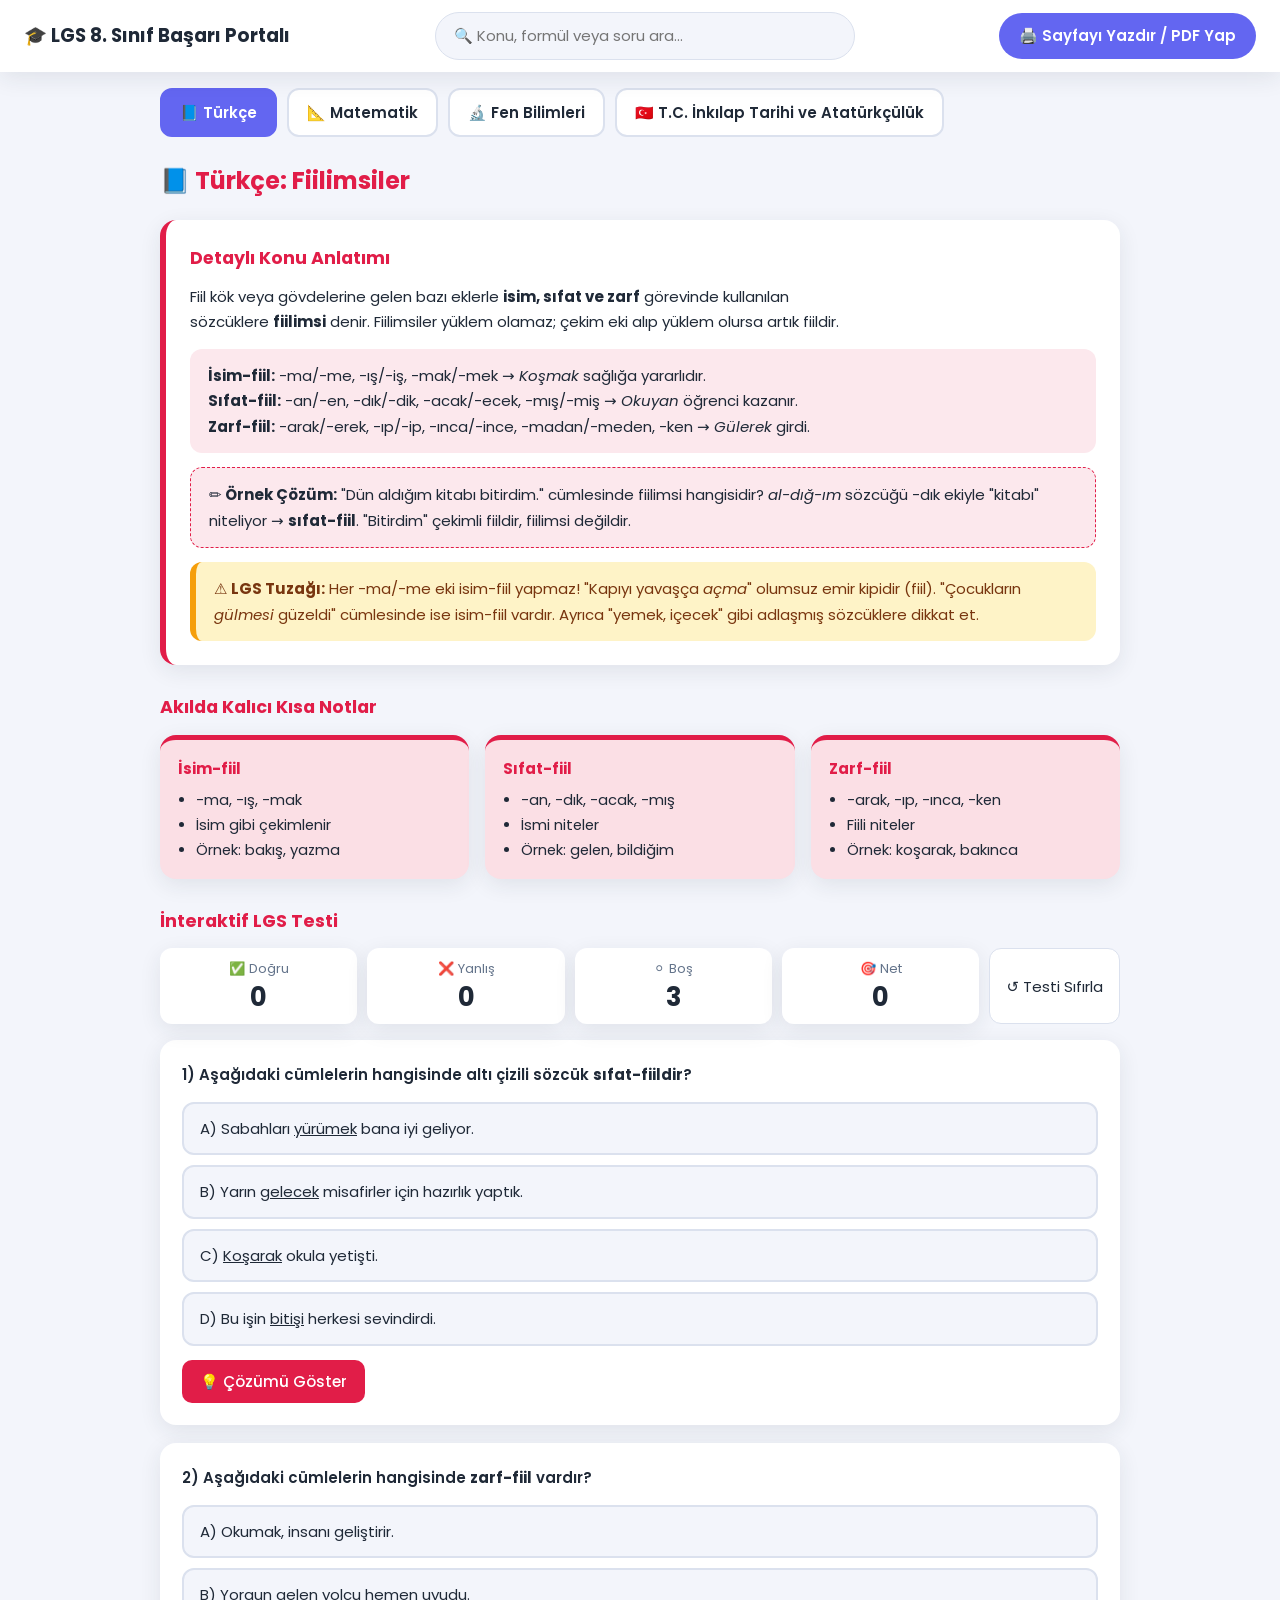
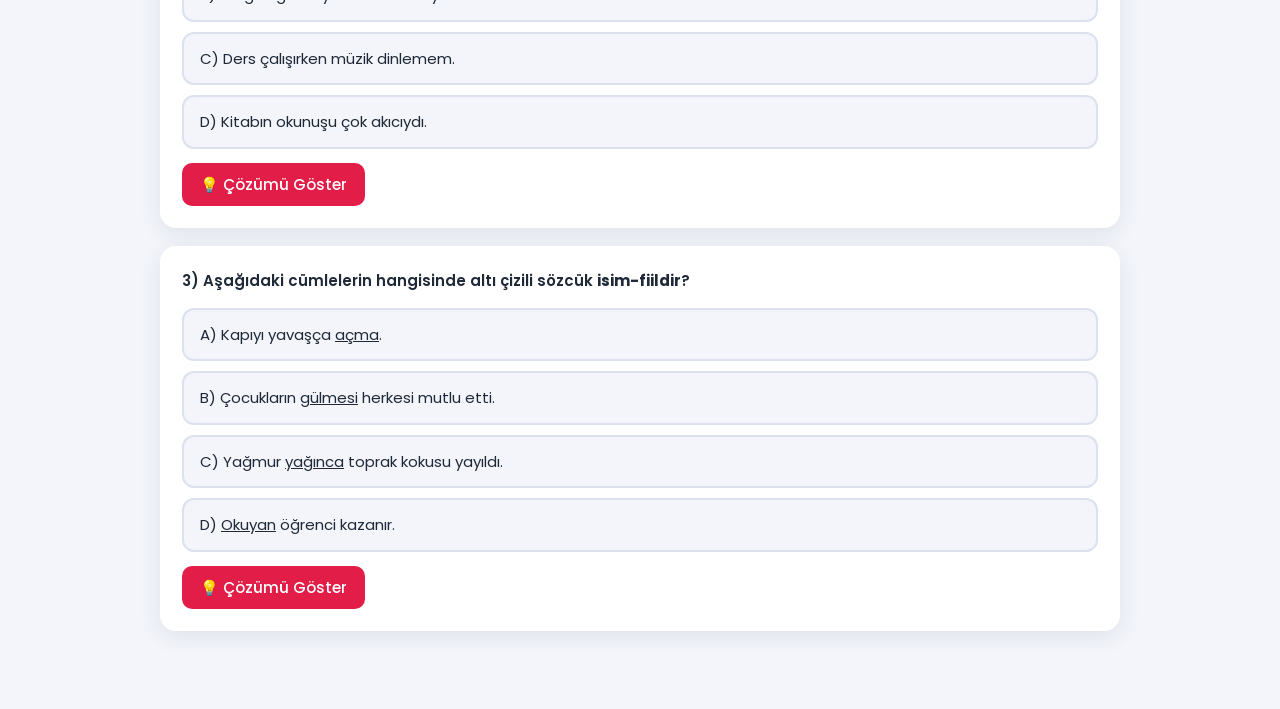
==== index.html @ b8c81625 "Add files via upload" ====
<!DOCTYPE html>
<html lang="tr">
<head>
<meta charset="UTF-8">
<meta name="viewport" content="width=device-width, initial-scale=1">
<title>LGS 8. Sınıf Başarı Portalı</title>
<link rel="stylesheet" href="style.css">
</head>
<body>

<header>
  <h1>🎓 LGS 8. Sınıf Başarı Portalı</h1>
  <input id="search" type="search" placeholder="🔍 Konu, formül veya soru ara..." aria-label="Portalda ara">
  <button id="printBtn">🖨️ Sayfayı Yazdır / PDF Yap</button>
</header>

<nav aria-label="Dersler">
  <button class="tab active" data-t="tr">📘 Türkçe</button>
  <button class="tab" data-t="mt">📐 Matematik</button>
  <button class="tab" data-t="fn">🔬 Fen Bilimleri</button>
  <button class="tab" data-t="ik">🇹🇷 T.C. İnkılap Tarihi ve Atatürkçülük</button>
</nav>

<main>

<!-- ===================== TÜRKÇE ===================== -->
<section class="panel tr active" id="tr">
  <h2>📘 Türkçe: Fiilimsiler</h2>

  <article class="card fi">
    <h3>Detaylı Konu Anlatımı</h3>
    <p>Fiil kök veya gövdelerine gelen bazı eklerle <b>isim, sıfat ve zarf</b> görevinde kullanılan sözcüklere <b>fiilimsi</b> denir. Fiilimsiler yüklem olamaz; çekim eki alıp yüklem olursa artık fiildir.</p>
    <div class="fm">
      <b>İsim-fiil:</b> -ma/-me, -ış/-iş, -mak/-mek → <i>Koşmak</i> sağlığa yararlıdır.<br>
      <b>Sıfat-fiil:</b> -an/-en, -dık/-dik, -acak/-ecek, -mış/-miş → <i>Okuyan</i> öğrenci kazanır.<br>
      <b>Zarf-fiil:</b> -arak/-erek, -ıp/-ip, -ınca/-ince, -madan/-meden, -ken → <i>Gülerek</i> girdi.
    </div>
    <div class="ex"><b>✏️ Örnek Çözüm:</b> "Dün aldığım kitabı bitirdim." cümlesinde fiilimsi hangisidir? <i>al-dığ-ım</i> sözcüğü -dık ekiyle "kitabı" niteliyor → <b>sıfat-fiil</b>. "Bitirdim" çekimli fiildir, fiilimsi değildir.</div>
    <div class="warn">⚠️ <b>LGS Tuzağı:</b> Her -ma/-me eki isim-fiil yapmaz! "Kapıyı yavaşça <i>açma</i>" olumsuz emir kipidir (fiil). "Çocukların <i>gülmesi</i> güzeldi" cümlesinde ise isim-fiil vardır. Ayrıca "yemek, içecek" gibi adlaşmış sözcüklere dikkat et.</div>
  </article>

  <h3 class="sec">Akılda Kalıcı Kısa Notlar</h3>
  <div class="cheat">
    <div class="cs fi"><h4>İsim-fiil</h4><ul><li>-ma, -ış, -mak</li><li>İsim gibi çekimlenir</li><li>Örnek: bakış, yazma</li></ul></div>
    <div class="cs fi"><h4>Sıfat-fiil</h4><ul><li>-an, -dık, -acak, -mış</li><li>İsmi niteler</li><li>Örnek: gelen, bildiğim</li></ul></div>
    <div class="cs fi"><h4>Zarf-fiil</h4><ul><li>-arak, -ıp, -ınca, -ken</li><li>Fiili niteler</li><li>Örnek: koşarak, bakınca</li></ul></div>
  </div>

  <h3 class="sec">İnteraktif LGS Testi</h3>
  <div class="score"><span>✅ Doğru<b class="d">0</b></span><span>❌ Yanlış<b class="y">0</b></span><span>⚪ Boş<b class="b">0</b></span><span>🎯 Net<b class="n">0</b></span><button class="rs">↺ Testi Sıfırla</button></div>

  <div class="q fi" data-a="B">
    <p>1) Aşağıdaki cümlelerin hangisinde altı çizili sözcük <b>sıfat-fiildir</b>?</p>
    <div class="opts">
      <button class="opt" data-k="A">A) Sabahları <u>yürümek</u> bana iyi geliyor.</button>
      <button class="opt" data-k="B">B) Yarın <u>gelecek</u> misafirler için hazırlık yaptık.</button>
      <button class="opt" data-k="C">C) <u>Koşarak</u> okula yetişti.</button>
      <button class="opt" data-k="D">D) Bu işin <u>bitişi</u> herkesi sevindirdi.</button>
    </div>
    <button class="sb">💡 Çözümü Göster</button>
    <div class="sol"><b>Doğru cevap: B.</b> "Gelecek" (gel-ecek) misafirleri niteler, sıfat-fiildir. A ve D isim-fiil (-mak, -ış), C zarf-fiildir (-arak).</div>
  </div>

  <div class="q fi" data-a="C">
    <p>2) Aşağıdaki cümlelerin hangisinde <b>zarf-fiil</b> vardır?</p>
    <div class="opts">
      <button class="opt" data-k="A">A) Okumak, insanı geliştirir.</button>
      <button class="opt" data-k="B">B) Yorgun gelen yolcu hemen uyudu.</button>
      <button class="opt" data-k="C">C) Ders çalışırken müzik dinlemem.</button>
      <button class="opt" data-k="D">D) Kitabın okunuşu çok akıcıydı.</button>
    </div>
    <button class="sb">💡 Çözümü Göster</button>
    <div class="sol"><b>Doğru cevap: C.</b> "Çalışırken" -ken ekiyle fiili (dinlemem) zaman yönünden niteler. A ve D isim-fiil, B'deki "gelen" sıfat-fiildir. "Dinlemem" çekimli fiildir.</div>
  </div>

  <div class="q fi" data-a="B">
    <p>3) Aşağıdaki cümlelerin hangisinde altı çizili sözcük <b>isim-fiildir</b>?</p>
    <div class="opts">
      <button class="opt" data-k="A">A) Kapıyı yavaşça <u>açma</u>.</button>
      <button class="opt" data-k="B">B) Çocukların <u>gülmesi</u> herkesi mutlu etti.</button>
      <button class="opt" data-k="C">C) Yağmur <u>yağınca</u> toprak kokusu yayıldı.</button>
      <button class="opt" data-k="D">D) <u>Okuyan</u> öğrenci kazanır.</button>
    </div>
    <button class="sb">💡 Çözümü Göster</button>
    <div class="sol"><b>Doğru cevap: B.</b> "Gülmesi" (gül-me-si) isim-fiildir. A olumsuz emir kipidir (fiil), C zarf-fiil, D sıfat-fiildir.</div>
  </div>
</section>

<!-- ===================== MATEMATİK ===================== -->
<section class="panel mt" id="mt">
  <h2>📐 Matematik: Üslü ve Kareköklü İfadeler</h2>

  <article class="card fi">
    <h3>Detaylı Konu Anlatımı</h3>
    <p>Bir sayının kendisiyle tekrarlı çarpımı <b>üslü ifade</b>dir: a<sup>n</sup> = a·a·…·a (n tane). √a ise karesi a olan <b>negatif olmayan</b> sayıdır.</p>
    <div class="fm">
      a<sup>m</sup>·a<sup>n</sup> = a<sup>m+n</sup> &nbsp;|&nbsp; a<sup>m</sup>/a<sup>n</sup> = a<sup>m−n</sup> &nbsp;|&nbsp; (a<sup>m</sup>)<sup>n</sup> = a<sup>m·n</sup><br>
      a<sup>0</sup> = 1 (a≠0) &nbsp;|&nbsp; a<sup>−n</sup> = 1/a<sup>n</sup> &nbsp;|&nbsp; √a·√b = √(a·b) &nbsp;|&nbsp; √(a²) = |a|
    </div>
    <div class="ex"><b>✏️ Örnek Çözüm:</b> (2³·2⁴)/2⁵ = 2⁷/2⁵ = 2² = <b>4</b>. √12 = √(4·3) = <b>2√3</b> (tam kare çarpanı dışarı alınır).</div>
    <div class="warn">⚠️ <b>LGS Tuzağı:</b> (−3)² = 9 iken −3² = −9'dur; parantez yoksa üs yalnızca 3'e aittir. Ayrıca √(a+b) ≠ √a + √b'dir. Köklü sayıları toplarken kök içleri aynı olmalıdır.</div>
  </article>

  <h3 class="sec">Akılda Kalıcı Kısa Notlar</h3>
  <div class="cheat">
    <div class="cs fi"><h4>Üs Kuralları</h4><ul><li>Taban aynıysa çarpımda üsler toplanır</li><li>Bölümde üsler çıkarılır</li><li>Üssün üssü çarpılır</li></ul></div>
    <div class="cs fi"><h4>Kareköklü Sayılar</h4><ul><li>√(a²) = |a|</li><li>a√b + c√b = (a+c)√b</li><li>Kök içini tam kare çarpanlarına ayır</li></ul></div>
    <div class="cs fi"><h4>Bilimsel Gösterim</h4><ul><li>a·10<sup>n</sup> ve 1 ≤ a &lt; 10</li><li>Küçük sayılarda üs negatif</li><li>0,0003 = 3·10<sup>−4</sup></li></ul></div>
  </div>

  <h3 class="sec">İnteraktif LGS Testi</h3>
  <div class="score"><span>✅ Doğru<b class="d">0</b></span><span>❌ Yanlış<b class="y">0</b></span><span>⚪ Boş<b class="b">0</b></span><span>🎯 Net<b class="n">0</b></span><button class="rs">↺ Testi Sıfırla</button></div>

  <div class="q fi" data-a="C">
    <p>1) (2³ · 4²) / 2⁴ işleminin sonucu kaçtır?</p>
    <div class="opts">
      <button class="opt" data-k="A">A) 2</button>
      <button class="opt" data-k="B">B) 4</button>
      <button class="opt" data-k="C">C) 8</button>
      <button class="opt" data-k="D">D) 16</button>
    </div>
    <button class="sb">💡 Çözümü Göster</button>
    <div class="sol"><b>Doğru cevap: C.</b> 4² = (2²)² = 2⁴ olur. Payda 2³·2⁴ = 2⁷ elde edilir. 2⁷/2⁴ = 2³ = <b>8</b>.</div>
  </div>

  <div class="q fi" data-a="A">
    <p>2) √12 + √27 işleminin sonucu kaçtır?</p>
    <div class="opts">
      <button class="opt" data-k="A">A) 5√3</button>
      <button class="opt" data-k="B">B) 6√3</button>
      <button class="opt" data-k="C">C) √39</button>
      <button class="opt" data-k="D">D) 5√6</button>
    </div>
    <button class="sb">💡 Çözümü Göster</button>
    <div class="sol"><b>Doğru cevap: A.</b> √12 = 2√3 ve √27 = 3√3 olur. Kök içleri aynı olduğundan katsayılar toplanır: 2√3 + 3√3 = <b>5√3</b>. C seçeneği, kök içlerini toplama tuzağıdır.</div>
  </div>

  <div class="q fi" data-a="C">
    <p>3) 0,0003 · (2 · 10⁵) işleminin sonucu kaçtır?</p>
    <div class="opts">
      <button class="opt" data-k="A">A) 0,6</button>
      <button class="opt" data-k="B">B) 6</button>
      <button class="opt" data-k="C">C) 60</button>
      <button class="opt" data-k="D">D) 600</button>
    </div>
    <button class="sb">💡 Çözümü Göster</button>
    <div class="sol"><b>Doğru cevap: C.</b> 0,0003 = 3·10⁻⁴ yazılır. (3·10⁻⁴)·(2·10⁵) = 6·10¹ = <b>60</b>.</div>
  </div>
</section>

<!-- ===================== FEN BİLİMLERİ ===================== -->
<section class="panel fn" id="fn">
  <h2>🔬 Fen Bilimleri: Basınç</h2>

  <article class="card fi">
    <h3>Detaylı Konu Anlatımı</h3>
    <p><b>Basınç</b>, birim yüzeye dik olarak etki eden kuvvettir. Birimi paskaldır (Pa = N/m²). Katılarda basınç, yüzey alanı küçüldükçe artar. Bu yüzden çivinin ucu sivri, kar ayakkabısı geniştir.</p>
    <div class="fm">
      <b>Katı basıncı:</b> P = F / A<br>
      <b>Sıvı basıncı:</b> P = h · d · g (h: derinlik, d: yoğunluk, g: yer çekimi ivmesi)<br>
      <b>Açık hava basıncı:</b> Deniz seviyesinde yaklaşık 76 cmHg; yükseldikçe azalır.
    </div>
    <div class="ex"><b>✏️ Örnek Çözüm:</b> Ağırlığı 60 N olan kutu, tabanı 0,03 m² olan yüzeye bırakılıyor. P = F/A = 60/0,03 = <b>2000 Pa</b>.</div>
    <div class="warn">⚠️ <b>LGS Tuzağı:</b> Sıvı basıncı kabın şekline, genişliğine veya sıvı miktarına bağlı değildir; yalnızca derinlik, yoğunluk ve g'ye bağlıdır. Basınçla kuvveti karıştırma: tabana etki eden kuvvet F = P·A olduğundan taban alanına da bağlıdır.</div>
  </article>

  <h3 class="sec">Akılda Kalıcı Kısa Notlar</h3>
  <div class="cheat">
    <div class="cs fi"><h4>Katı Basıncı</h4><ul><li>P = F / A</li><li>Alan küçülürse basınç artar</li><li>Kuvvet büyürse basınç artar</li></ul></div>
    <div class="cs fi"><h4>Sıvı Basıncı</h4><ul><li>P = h · d · g</li><li>Aynı derinlikte her yönde eşit</li><li>Kap şekline bağlı değil</li></ul></div>
    <div class="cs fi"><h4>Gaz ve Açık Hava</h4><ul><li>Kapalı kapta ısınınca basınç artar</li><li>Hacim küçülünce basınç artar</li><li>Yükseldikçe açık hava basıncı azalır</li></ul></div>
  </div>

  <h3 class="sec">İnteraktif LGS Testi</h3>
  <div class="score"><span>✅ Doğru<b class="d">0</b></span><span>❌ Yanlış<b class="y">0</b></span><span>⚪ Boş<b class="b">0</b></span><span>🎯 Net<b class="n">0</b></span><button class="rs">↺ Testi Sıfırla</button></div>

  <div class="q fi" data-a="B">
    <p>1) Ağırlığı 120 N olan bir cisim, tabanı 0,04 m² olan yatay bir yüzeye bırakılıyor. Cismin yüzeye uyguladığı basınç kaç Pa'dır?</p>
    <div class="opts">
      <button class="opt" data-k="A">A) 480</button>
      <button class="opt" data-k="B">B) 3000</button>
      <button class="opt" data-k="C">C) 4800</button>
      <button class="opt" data-k="D">D) 30000</button>
    </div>
    <button class="sb">💡 Çözümü Göster</button>
    <div class="sol"><b>Doğru cevap: B.</b> Yatay yüzeyde F = ağırlık = 120 N olur. P = F/A = 120/0,04 = <b>3000 Pa</b>.</div>
  </div>

  <div class="q fi" data-a="C">
    <p>2) Aşağıdakilerden hangisi bir kaptaki sıvının tabana yaptığı <b>basıncı etkilemez</b>?</p>
    <div class="opts">
      <button class="opt" data-k="A">A) Sıvının yoğunluğu</button>
      <button class="opt" data-k="B">B) Sıvının derinliği</button>
      <button class="opt" data-k="C">C) Kabın şekli</button>
      <button class="opt" data-k="D">D) Yer çekimi ivmesi</button>
    </div>
    <button class="sb">💡 Çözümü Göster</button>
    <div class="sol"><b>Doğru cevap: C.</b> P = h·d·g formülünde kabın şekli yoktur. Yoğunluk, derinlik ve yer çekimi ivmesi basıncı belirler.</div>
  </div>

  <div class="q fi" data-a="B">
    <p>3) Yoğunlukları 1 g/cm³ ve 2 g/cm³ olan iki sıvı, özdeş yatay kaplara sırasıyla 20 cm ve 10 cm yüksekliğinde konuyor. Kap tabanlarındaki sıvı basınçları P₁ ve P₂ arasındaki ilişki nedir?</p>
    <div class="opts">
      <button class="opt" data-k="A">A) P₁ &gt; P₂</button>
      <button class="opt" data-k="B">B) P₁ = P₂</button>
      <button class="opt" data-k="C">C) P₁ &lt; P₂</button>
      <button class="opt" data-k="D">D) Belirlenemez</button>
    </div>
    <button class="sb">💡 Çözümü Göster</button>
    <div class="sol"><b>Doğru cevap: B.</b> P₁ = 20·1·g = 20g ve P₂ = 10·2·g = 20g bulunur. h·d çarpımları eşit olduğundan <b>P₁ = P₂</b> olur.</div>
  </div>
</section>

<!-- ===================== İNKILAP TARİHİ ===================== -->
<section class="panel ik" id="ik">
  <h2>🇹🇷 İnkılap Tarihi: Samsun'dan Sivas'a Milli Mücadele'ye Hazırlık</h2>

  <article class="card fi">
    <h3>Detaylı Konu Anlatımı</h3>
    <p>Mustafa Kemal, <b>19 Mayıs 1919'da Samsun'a çıkarak</b> Milli Mücadele'yi başlattı. Ardından Anadolu'da halkın iradesini birleştiren üç önemli adım atıldı: Amasya Genelgesi, Erzurum Kongresi ve Sivas Kongresi. Bu süreç <b>23 Nisan 1920'de TBMM'nin açılmasıyla</b> sonuçlandı.</p>
    <div class="fm">
      <b>22 Haziran 1919 Amasya Genelgesi:</b> Milli Mücadele'nin gerekçesi, amacı ve yöntemi ilk kez açıklandı; Sivas'ta kongre toplanması kararlaştırıldı.<br>
      <b>23 Temmuz - 7 Ağustos 1919 Erzurum Kongresi:</b> Bölgesel toplandı, kararları ulusal niteliktedir. Manda ve himaye reddedildi; Temsil Heyeti kuruldu.<br>
      <b>4 - 11 Eylül 1919 Sivas Kongresi:</b> Ulusal kongredir. Cemiyetler "Anadolu ve Rumeli Müdafaa-i Hukuk Cemiyeti" altında birleşti.
    </div>
    <div class="ex"><b>✏️ Örnek Çözüm:</b> "Doğu Anadolu'daki cemiyetlerin temsilcileri toplandı, kararlar tüm yurdu kapsadı." ifadesi bölgesel toplantıyı ve ulusal kararları anlatır → <b>Erzurum Kongresi</b>. Tüm yurttan delegelerin katıldığı kongre ise Sivas'tır.</div>
    <div class="warn">⚠️ <b>LGS Tuzağı:</b> Havza Genelgesi (28 Mayıs 1919) halkı işgallere karşı mitingle tepki göstermeye çağırdı. Onu Amasya Genelgesi ile karıştırma. Erzurum bölgesel, Sivas ulusal kongredir. Manda ve himaye iki kongrede de reddedilmiştir.</div>
  </article>

  <h3 class="sec">Akılda Kalıcı Kısa Notlar</h3>
  <div class="cheat">
    <div class="cs fi"><h4>Amasya Genelgesi</h4><ul><li>22 Haziran 1919</li><li>Gerekçe, amaç ve yöntem belli oldu</li><li>Sivas'ta kongre kararı</li></ul></div>
    <div class="cs fi"><h4>Erzurum Kongresi</h4><ul><li>23 Temmuz 1919, bölgesel</li><li>Manda ve himaye reddedildi</li><li>Temsil Heyeti kuruldu</li></ul></div>
    <div class="cs fi"><h4>Sivas Kongresi</h4><ul><li>4 Eylül 1919, ulusal</li><li>Cemiyetler birleşti</li><li>Temsil Heyeti yetkileri genişledi</li></ul></div>
  </div>

  <h3 class="sec">İnteraktif LGS Testi</h3>
  <div class="score"><span>✅ Doğru<b class="d">0</b></span><span>❌ Yanlış<b class="y">0</b></span><span>⚪ Boş<b class="b">0</b></span><span>🎯 Net<b class="n">0</b></span><button class="rs">↺ Testi Sıfırla</button></div>

  <div class="q fi" data-a="B">
    <p>1) Milli Mücadele'nin gerekçesi, amacı ve yöntemi ilk kez aşağıdaki belgelerden hangisinde açıkça belirtilmiştir?</p>
    <div class="opts">
      <button class="opt" data-k="A">A) Havza Genelgesi</button>
      <button class="opt" data-k="B">B) Amasya Genelgesi</button>
      <button class="opt" data-k="C">C) Sivas Kongresi Bildirgesi</button>
      <button class="opt" data-k="D">D) Mudanya Ateşkes Antlaşması</button>
    </div>
    <button class="sb">💡 Çözümü Göster</button>
    <div class="sol"><b>Doğru cevap: B.</b> Amasya Genelgesi (22 Haziran 1919) ile Milli Mücadele'nin gerekçesi, amacı ve yöntemi ilk kez ortaya konmuştur. Havza Genelgesi yalnızca mitingle tepki göstermeyi önerir.</div>
  </div>

  <div class="q fi" data-a="B">
    <p>2) Aşağıdakilerden hangisi <b>Sivas Kongresi'nin</b> sonuçlarından biridir?</p>
    <div class="opts">
      <button class="opt" data-k="A">A) Doğu Anadolu Müdafaa-i Hukuk Cemiyeti'nin kurulması</button>
      <button class="opt" data-k="B">B) Cemiyetlerin Anadolu ve Rumeli Müdafaa-i Hukuk Cemiyeti adı altında birleştirilmesi</button>
      <button class="opt" data-k="C">C) TBMM'nin açılması</button>
      <button class="opt" data-k="D">D) Havza Genelgesi'nin yayımlanması</button>
    </div>
    <button class="sb">💡 Çözümü Göster</button>
    <div class="sol"><b>Doğru cevap: B.</b> Sivas Kongresi'nde cemiyetler tek çatı altında birleşti. A, Erzurum sürecine aittir. C, 23 Nisan 1920'de gerçekleşti. D, Mayıs 1919'dadır.</div>
  </div>

  <div class="q fi" data-a="D">
    <p>3) Aşağıdaki bilgilerden hangisi <b>yanlıştır</b>?</p>
    <div class="opts">
      <button class="opt" data-k="A">A) Erzurum Kongresi bölgesel nitelikli olarak toplanmıştır.</button>
      <button class="opt" data-k="B">B) Sivas Kongresi'nde manda ve himaye kesin olarak reddedilmiştir.</button>
      <button class="opt" data-k="C">C) Amasya Genelgesi'nde kongrenin Sivas'ta toplanması kararlaştırılmıştır.</button>
      <button class="opt" data-k="D">D) TBMM, Sivas Kongresi'nden önce açılmıştır.</button>
    </div>
    <button class="sb">💡 Çözümü Göster</button>
    <div class="sol"><b>Doğru cevap: D.</b> TBMM 23 Nisan 1920'de açıldı. Sivas Kongresi ise Eylül 1919'da toplandı. Yani TBMM, Sivas Kongresi'nden sonra açılmıştır.</div>
  </div>
</section>

</main>

<script src="script.js"></script>
</body>
</html>
---- style.css ----
@import url('https://fonts.googleapis.com/css2?family=Poppins:ital,wght@0,400;0,500;0,600;0,700;1,400&display=swap');

:root{
  --bg:#f3f5fb;--card:#fff;--tx:#1f2937;--mu:#64748b;--bd:#dbe1ee;
  --ok:#16a34a;--no:#dc2626;--ac:#6366f1;--r:16px;
  --sh:0 6px 22px rgba(30,41,59,.09)
}
@media(prefers-color-scheme:dark){
  :root{--bg:#0f172a;--card:#1e293b;--tx:#e2e8f0;--mu:#94a3b8;--bd:#334155;--sh:0 6px 22px rgba(0,0,0,.45)}
}
*{box-sizing:border-box;margin:0}
body{font:15px/1.7 'Poppins',Inter,system-ui,sans-serif;background:var(--bg);color:var(--tx)}
button{font:inherit;cursor:pointer}
:focus-visible{outline:3px solid var(--ac);outline-offset:2px}

/* Üst bilgi: kaydırınca da sabit kalır */
header{position:sticky;top:0;z-index:10;display:flex;flex-wrap:wrap;align-items:center;justify-content:space-between;gap:12px;padding:12px 24px;background:var(--card);box-shadow:var(--sh)}
header h1{font-size:1.15rem;font-weight:700}
#search{flex:1;min-width:190px;max-width:420px;padding:10px 18px;border:1px solid var(--bd);border-radius:99px;background:var(--bg);color:var(--tx);font:inherit}
#printBtn{padding:10px 20px;border:0;border-radius:99px;background:#6366f1;color:#fff;font-weight:600;white-space:nowrap}
#printBtn:hover{background:#4f46e5}

/* Sekmeler */
nav{display:flex;gap:10px;overflow-x:auto;max-width:1000px;margin:auto;padding:16px 20px}
.tab{padding:10px 18px;border:2px solid var(--bd);border-radius:12px;background:var(--card);color:var(--tx);font-weight:600;white-space:nowrap;transition:background .2s,border-color .2s}
.tab:hover{border-color:#6366f1}
.tab.active{background:#6366f1;border-color:#6366f1;color:#fff}

main{max-width:1000px;margin:auto;padding:0 20px 60px}
.panel{display:none}
.panel.active{display:block;animation:fade .45s ease}
body.searching .panel{display:block}
.hide{display:none!important}
@keyframes fade{from{opacity:0;transform:translateY(10px)}to{opacity:1;transform:none}}

/* Ders renkleri */
.tr{--ac:#e11d48}.mt{--ac:#2563eb}.fn{--ac:#059669}.ik{--ac:#d97706}
.panel h2{font-size:1.5rem;margin:8px 0 18px;color:var(--ac)}
.sec{margin:28px 0 12px;font-size:1.1rem;color:var(--ac)}

/* Konu anlatımı */
.card{background:var(--card);border-radius:var(--r);box-shadow:var(--sh);padding:24px;border-left:6px solid var(--ac)}
.card h3{margin-bottom:10px;color:var(--ac)}
.card p{max-width:75ch}
.fm,.ex{margin:14px 0;padding:14px 18px;border-radius:12px;background:color-mix(in srgb,var(--ac) 10%,var(--card))}
.ex{border:1px dashed var(--ac)}
.warn{margin:14px 0 0;padding:14px 18px;border-radius:12px;background:#fef3c7;color:#78350f;border-left:6px solid #f59e0b}

/* Kısa notlar */
.cheat{display:grid;grid-template-columns:repeat(auto-fit,minmax(230px,1fr));gap:16px}
.cs{padding:16px 18px;border-radius:var(--r);border-top:5px solid var(--ac);background:color-mix(in srgb,var(--ac) 14%,var(--card));box-shadow:var(--sh)}
.cs h4{margin-bottom:6px;color:var(--ac)}
.cs ul{padding-left:18px;font-size:.92rem}

/* Skor paneli */
.score{display:flex;flex-wrap:wrap;gap:10px;align-items:stretch;margin-bottom:16px}
.score span{flex:1;min-width:88px;padding:10px;border-radius:12px;background:var(--card);box-shadow:var(--sh);text-align:center;font-size:.82rem;color:var(--mu)}
.score b{display:block;font-size:1.6rem;line-height:1.3;color:var(--tx)}
.rs{padding:10px 16px;border:1px solid var(--bd);border-radius:12px;background:var(--card);color:var(--tx)}
.rs:hover{border-color:var(--ac)}

/* Test kartları */
.q{margin-bottom:18px;padding:22px;border-radius:var(--r);background:var(--card);box-shadow:var(--sh)}
.q>p{margin-bottom:14px;font-weight:600}
.opts{display:grid;gap:10px}
.opt{padding:12px 16px;border:2px solid var(--bd);border-radius:12px;background:var(--bg);color:var(--tx);text-align:left;transition:border-color .2s,background .2s}
.opt:hover{border-color:var(--ac)}
.q.done .opt{pointer-events:none}
.opt.correct{background:#dcfce7;border-color:var(--ok);color:#14532d;animation:pop .45s}
.opt.wrong{background:#fee2e2;border-color:var(--no);color:#7f1d1d;animation:shake .45s}
@keyframes pop{50%{transform:scale(1.03)}}
@keyframes shake{25%{transform:translateX(-6px)}75%{transform:translateX(6px)}}
.sb{margin-top:14px;padding:9px 18px;border:0;border-radius:10px;background:var(--ac);color:#fff;font-weight:500}
.sol{display:none;margin-top:12px;padding:14px 18px;border-radius:12px;border-left:6px solid var(--ac);background:color-mix(in srgb,var(--ac) 10%,var(--card))}
.sol.show{display:block;animation:fade .3s ease}

@media(max-width:640px){
  header{padding:10px 14px}
  header h1{font-size:1rem;width:100%}
  #printBtn{width:100%}
  nav{padding:12px 14px}
  main{padding:0 14px 40px}
  .card,.q{padding:16px}
  .panel h2{font-size:1.2rem}
}
@media(prefers-reduced-motion:reduce){*{animation:none!important;transition:none!important}}

/* ===== A4 YAZDIRMA: mürekkep dostu ===== */
@page{size:A4;margin:14mm}
@media print{
  header,nav,.score,.sb,.rs{display:none!important}
  *{background:#fff!important;color:#111!important;box-shadow:none!important;animation:none!important}
  body{font:11pt/1.5 Georgia,'Times New Roman',serif}
  main{max-width:none;padding:0}
  .panel{display:block!important;break-before:page}
  .panel:first-child{break-before:auto}
  .panel h2{font-size:16pt;border-bottom:2px solid #444;padding-bottom:4px}
  .sec{font-size:13pt;color:#222!important}
  .card,.cs,.q{border:1px solid #888!important;padding:10px;margin-bottom:10px;break-inside:avoid}
  .card{border-left:4px solid #333!important}
  .warn{border:1px solid #333!important;border-left:5px solid #333!important}
  .fm,.ex{padding:6px 10px;border:1px dashed #777}
  .cheat{grid-template-columns:repeat(3,1fr);gap:8px}
  .opt{display:block;width:100%;padding:2px 0;border:0;font:inherit}
  .sol{display:block!important;border:0;border-top:1px solid #aaa;border-left:0;padding:6px 0 0}
}
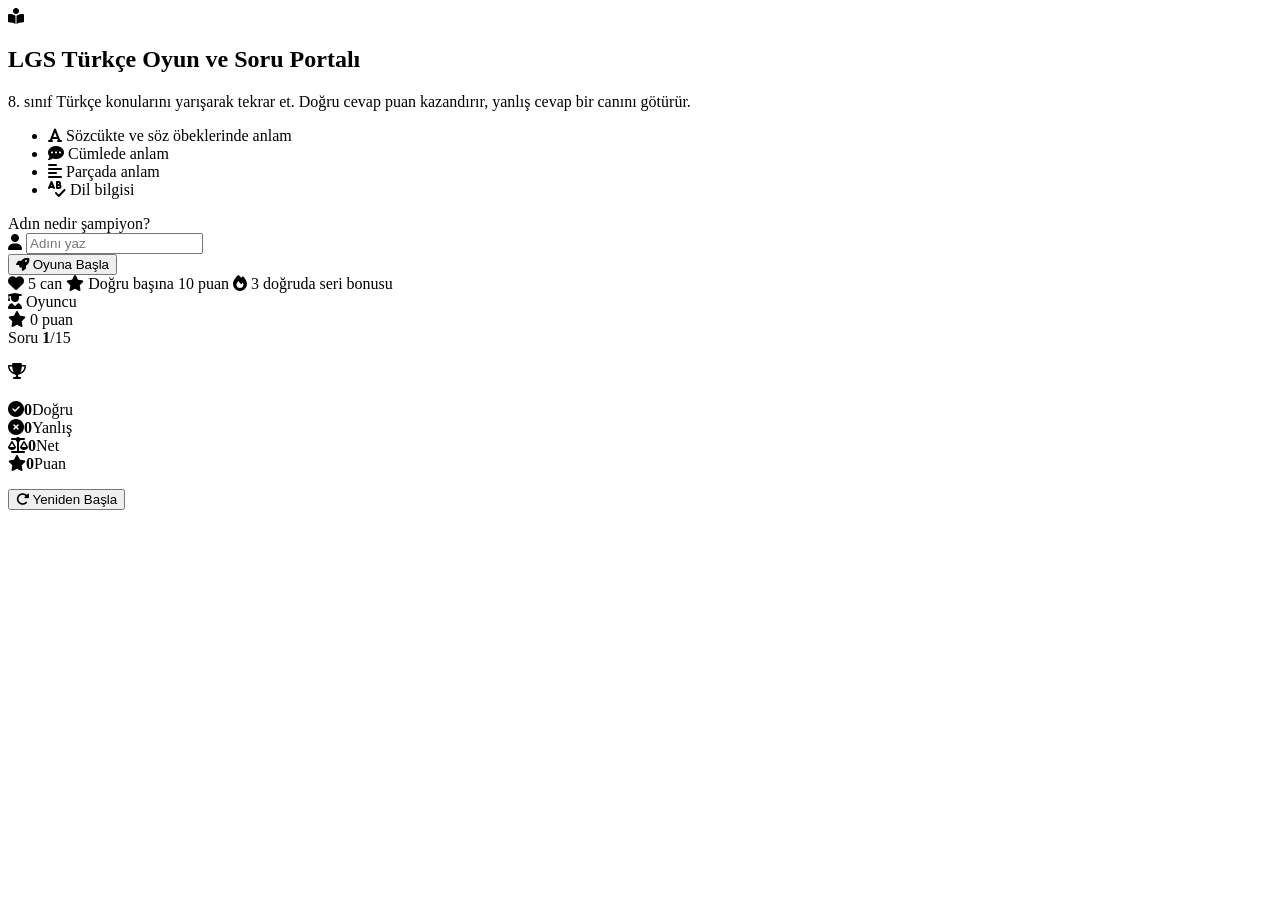
==== commit fd2af895: "index.html" ====
--- a/index.html
+++ b/index.html
@@ -1,281 +1,105 @@
 <!DOCTYPE html>
 <html lang="tr">
 <head>
-<meta charset="UTF-8">
-<meta name="viewport" content="width=device-width, initial-scale=1">
-<title>LGS 8. Sınıf Başarı Portalı</title>
-<link rel="stylesheet" href="style.css">
+  <meta charset="UTF-8">
+  <meta name="viewport" content="width=device-width, initial-scale=1.0">
+  <title>LGS Türkçe Oyun ve Soru Portalı</title>
+  <link rel="preconnect" href="https://fonts.googleapis.com">
+  <link rel="preconnect" href="https://fonts.gstatic.com" crossorigin>
+  <link href="https://fonts.googleapis.com/css2?family=Poppins:wght@400;500;600;700;800&display=swap" rel="stylesheet">
+  <link rel="stylesheet" href="https://cdnjs.cloudflare.com/ajax/libs/font-awesome/6.5.1/css/all.min.css">
+  <link rel="stylesheet" href="style.css">
 </head>
 <body>
+  <div class="blob b1"></div>
+  <div class="blob b2"></div>
 
-<header>
-  <h1>🎓 LGS 8. Sınıf Başarı Portalı</h1>
-  <input id="search" type="search" placeholder="🔍 Konu, formül veya soru ara..." aria-label="Portalda ara">
-  <button id="printBtn">🖨️ Sayfayı Yazdır / PDF Yap</button>
-</header>
+  <main class="app">
 
-<nav aria-label="Dersler">
-  <button class="tab active" data-t="tr">📘 Türkçe</button>
-  <button class="tab" data-t="mt">📐 Matematik</button>
-  <button class="tab" data-t="fn">🔬 Fen Bilimleri</button>
-  <button class="tab" data-t="ik">🇹🇷 T.C. İnkılap Tarihi ve Atatürkçülük</button>
-</nav>
+    <!-- 1) GİRİŞ / KARŞILAMA EKRANI -->
+    <section id="screen-start" class="screen active">
+      <div class="card hero">
+        <div class="logo"><i class="fa-solid fa-book-open-reader"></i></div>
+        <h1>LGS Türkçe Oyun ve Soru Portalı</h1>
+        <p class="lead">8. sınıf Türkçe konularını yarışarak tekrar et. Doğru cevap puan kazandırır, yanlış cevap bir canını götürür.</p>
 
-<main>
+        <ul class="units">
+          <li><i class="fa-solid fa-font"></i> Sözcükte ve söz öbeklerinde anlam</li>
+          <li><i class="fa-solid fa-comment-dots"></i> Cümlede anlam</li>
+          <li><i class="fa-solid fa-align-left"></i> Parçada anlam</li>
+          <li><i class="fa-solid fa-spell-check"></i> Dil bilgisi</li>
+        </ul>
 
-<!-- ===================== TÜRKÇE ===================== -->
-<section class="panel tr active" id="tr">
-  <h2>📘 Türkçe: Fiilimsiler</h2>
+        <form id="start-form" autocomplete="off">
+          <label for="player-name">Adın nedir şampiyon?</label>
+          <div class="input-wrap">
+            <i class="fa-solid fa-user"></i>
+            <input id="player-name" type="text" maxlength="20" placeholder="Adını yaz" required>
+          </div>
+          <button class="btn btn-primary btn-block" type="submit"><i class="fa-solid fa-rocket"></i> Oyuna Başla</button>
+        </form>
 
-  <article class="card fi">
-    <h3>Detaylı Konu Anlatımı</h3>
-    <p>Fiil kök veya gövdelerine gelen bazı eklerle <b>isim, sıfat ve zarf</b> görevinde kullanılan sözcüklere <b>fiilimsi</b> denir. Fiilimsiler yüklem olamaz; çekim eki alıp yüklem olursa artık fiildir.</p>
-    <div class="fm">
-      <b>İsim-fiil:</b> -ma/-me, -ış/-iş, -mak/-mek → <i>Koşmak</i> sağlığa yararlıdır.<br>
-      <b>Sıfat-fiil:</b> -an/-en, -dık/-dik, -acak/-ecek, -mış/-miş → <i>Okuyan</i> öğrenci kazanır.<br>
-      <b>Zarf-fiil:</b> -arak/-erek, -ıp/-ip, -ınca/-ince, -madan/-meden, -ken → <i>Gülerek</i> girdi.
-    </div>
-    <div class="ex"><b>✏️ Örnek Çözüm:</b> "Dün aldığım kitabı bitirdim." cümlesinde fiilimsi hangisidir? <i>al-dığ-ım</i> sözcüğü -dık ekiyle "kitabı" niteliyor → <b>sıfat-fiil</b>. "Bitirdim" çekimli fiildir, fiilimsi değildir.</div>
-    <div class="warn">⚠️ <b>LGS Tuzağı:</b> Her -ma/-me eki isim-fiil yapmaz! "Kapıyı yavaşça <i>açma</i>" olumsuz emir kipidir (fiil). "Çocukların <i>gülmesi</i> güzeldi" cümlesinde ise isim-fiil vardır. Ayrıca "yemek, içecek" gibi adlaşmış sözcüklere dikkat et.</div>
-  </article>
+        <div class="rules">
+          <span><i class="fa-solid fa-heart"></i> 5 can</span>
+          <span><i class="fa-solid fa-star"></i> Doğru başına 10 puan</span>
+          <span><i class="fa-solid fa-fire"></i> 3 doğruda seri bonusu</span>
+        </div>
+      </div>
+    </section>
 
-  <h3 class="sec">Akılda Kalıcı Kısa Notlar</h3>
-  <div class="cheat">
-    <div class="cs fi"><h4>İsim-fiil</h4><ul><li>-ma, -ış, -mak</li><li>İsim gibi çekimlenir</li><li>Örnek: bakış, yazma</li></ul></div>
-    <div class="cs fi"><h4>Sıfat-fiil</h4><ul><li>-an, -dık, -acak, -mış</li><li>İsmi niteler</li><li>Örnek: gelen, bildiğim</li></ul></div>
-    <div class="cs fi"><h4>Zarf-fiil</h4><ul><li>-arak, -ıp, -ınca, -ken</li><li>Fiili niteler</li><li>Örnek: koşarak, bakınca</li></ul></div>
-  </div>
+    <!-- 2) OYUN / YARIŞMA PANELİ -->
+    <section id="screen-game" class="screen">
+      <header class="card hud">
+        <div class="hud-row">
+          <div class="chip"><i class="fa-solid fa-user-graduate"></i> <span id="hud-name">Oyuncu</span></div>
+          <div class="chip score"><i class="fa-solid fa-star"></i> <span id="hud-score">0</span> puan</div>
+          <div class="lives" id="hud-lives" aria-label="Kalan canlar"></div>
+        </div>
+        <div class="hud-row">
+          <span class="counter">Soru <b id="hud-index">1</b>/<span id="hud-total">15</span></span>
+          <span class="unit-badge" id="q-unit"></span>
+        </div>
+        <div class="progress" role="progressbar" aria-label="Oyun ilerlemesi">
+          <div class="progress-bar" id="progress-bar"></div>
+        </div>
+      </header>
 
-  <h3 class="sec">İnteraktif LGS Testi</h3>
-  <div class="score"><span>✅ Doğru<b class="d">0</b></span><span>❌ Yanlış<b class="y">0</b></span><span>⚪ Boş<b class="b">0</b></span><span>🎯 Net<b class="n">0</b></span><button class="rs">↺ Testi Sıfırla</button></div>
+      <!-- SORU ALANI -->
+      <article class="card question-card">
+        <p class="q-text" id="q-text"></p>
+        <div class="options" id="options"></div>
+      </article>
 
-  <div class="q fi" data-a="B">
-    <p>1) Aşağıdaki cümlelerin hangisinde altı çizili sözcük <b>sıfat-fiildir</b>?</p>
-    <div class="opts">
-      <button class="opt" data-k="A">A) Sabahları <u>yürümek</u> bana iyi geliyor.</button>
-      <button class="opt" data-k="B">B) Yarın <u>gelecek</u> misafirler için hazırlık yaptık.</button>
-      <button class="opt" data-k="C">C) <u>Koşarak</u> okula yetişti.</button>
-      <button class="opt" data-k="D">D) Bu işin <u>bitişi</u> herkesi sevindirdi.</button>
-    </div>
-    <button class="sb">💡 Çözümü Göster</button>
-    <div class="sol"><b>Doğru cevap: B.</b> "Gelecek" (gel-ecek) misafirleri niteler, sıfat-fiildir. A ve D isim-fiil (-mak, -ış), C zarf-fiildir (-arak).</div>
-  </div>
+      <!-- AÇIKLAMALI ÇÖZÜM KUTUSU -->
+      <aside class="card solution" id="solution" hidden aria-live="polite">
+        <h3 id="sol-title"></h3>
+        <p id="sol-text"></p>
+        <p class="tip"><i class="fa-solid fa-lightbulb"></i> <span id="sol-tip"></span></p>
+        <button id="btn-next" class="btn btn-primary" type="button">Sonraki Soru</button>
+      </aside>
+    </section>
 
-  <div class="q fi" data-a="C">
-    <p>2) Aşağıdaki cümlelerin hangisinde <b>zarf-fiil</b> vardır?</p>
-    <div class="opts">
-      <button class="opt" data-k="A">A) Okumak, insanı geliştirir.</button>
-      <button class="opt" data-k="B">B) Yorgun gelen yolcu hemen uyudu.</button>
-      <button class="opt" data-k="C">C) Ders çalışırken müzik dinlemem.</button>
-      <button class="opt" data-k="D">D) Kitabın okunuşu çok akıcıydı.</button>
-    </div>
-    <button class="sb">💡 Çözümü Göster</button>
-    <div class="sol"><b>Doğru cevap: C.</b> "Çalışırken" -ken ekiyle fiili (dinlemem) zaman yönünden niteler. A ve D isim-fiil, B'deki "gelen" sıfat-fiildir. "Dinlemem" çekimli fiildir.</div>
-  </div>
+    <!-- 3) BİTİŞ / SKOR EKRANI -->
+    <section id="screen-end" class="screen">
+      <div class="card result">
+        <div class="trophy" id="end-icon"><i class="fa-solid fa-trophy"></i></div>
+        <h2 id="end-title"></h2>
+        <p class="lead" id="end-msg"></p>
 
-  <div class="q fi" data-a="B">
-    <p>3) Aşağıdaki cümlelerin hangisinde altı çizili sözcük <b>isim-fiildir</b>?</p>
-    <div class="opts">
-      <button class="opt" data-k="A">A) Kapıyı yavaşça <u>açma</u>.</button>
-      <button class="opt" data-k="B">B) Çocukların <u>gülmesi</u> herkesi mutlu etti.</button>
-      <button class="opt" data-k="C">C) Yağmur <u>yağınca</u> toprak kokusu yayıldı.</button>
-      <button class="opt" data-k="D">D) <u>Okuyan</u> öğrenci kazanır.</button>
-    </div>
-    <button class="sb">💡 Çözümü Göster</button>
-    <div class="sol"><b>Doğru cevap: B.</b> "Gülmesi" (gül-me-si) isim-fiildir. A olumsuz emir kipidir (fiil), C zarf-fiil, D sıfat-fiildir.</div>
-  </div>
-</section>
+        <div class="stats">
+          <div class="stat ok"><i class="fa-solid fa-circle-check"></i><b id="st-correct">0</b><span>Doğru</span></div>
+          <div class="stat bad"><i class="fa-solid fa-circle-xmark"></i><b id="st-wrong">0</b><span>Yanlış</span></div>
+          <div class="stat net"><i class="fa-solid fa-scale-balanced"></i><b id="st-net">0</b><span>Net</span></div>
+          <div class="stat pts"><i class="fa-solid fa-star"></i><b id="st-score">0</b><span>Puan</span></div>
+        </div>
 
-<!-- ===================== MATEMATİK ===================== -->
-<section class="panel mt" id="mt">
-  <h2>📐 Matematik: Üslü ve Kareköklü İfadeler</h2>
+        <p class="best" id="st-best"></p>
+        <button id="btn-restart" class="btn btn-primary" type="button"><i class="fa-solid fa-rotate-right"></i> Yeniden Başla</button>
+      </div>
+    </section>
 
-  <article class="card fi">
-    <h3>Detaylı Konu Anlatımı</h3>
-    <p>Bir sayının kendisiyle tekrarlı çarpımı <b>üslü ifade</b>dir: a<sup>n</sup> = a·a·…·a (n tane). √a ise karesi a olan <b>negatif olmayan</b> sayıdır.</p>
-    <div class="fm">
-      a<sup>m</sup>·a<sup>n</sup> = a<sup>m+n</sup> &nbsp;|&nbsp; a<sup>m</sup>/a<sup>n</sup> = a<sup>m−n</sup> &nbsp;|&nbsp; (a<sup>m</sup>)<sup>n</sup> = a<sup>m·n</sup><br>
-      a<sup>0</sup> = 1 (a≠0) &nbsp;|&nbsp; a<sup>−n</sup> = 1/a<sup>n</sup> &nbsp;|&nbsp; √a·√b = √(a·b) &nbsp;|&nbsp; √(a²) = |a|
-    </div>
-    <div class="ex"><b>✏️ Örnek Çözüm:</b> (2³·2⁴)/2⁵ = 2⁷/2⁵ = 2² = <b>4</b>. √12 = √(4·3) = <b>2√3</b> (tam kare çarpanı dışarı alınır).</div>
-    <div class="warn">⚠️ <b>LGS Tuzağı:</b> (−3)² = 9 iken −3² = −9'dur; parantez yoksa üs yalnızca 3'e aittir. Ayrıca √(a+b) ≠ √a + √b'dir. Köklü sayıları toplarken kök içleri aynı olmalıdır.</div>
-  </article>
+  </main>
 
-  <h3 class="sec">Akılda Kalıcı Kısa Notlar</h3>
-  <div class="cheat">
-    <div class="cs fi"><h4>Üs Kuralları</h4><ul><li>Taban aynıysa çarpımda üsler toplanır</li><li>Bölümde üsler çıkarılır</li><li>Üssün üssü çarpılır</li></ul></div>
-    <div class="cs fi"><h4>Kareköklü Sayılar</h4><ul><li>√(a²) = |a|</li><li>a√b + c√b = (a+c)√b</li><li>Kök içini tam kare çarpanlarına ayır</li></ul></div>
-    <div class="cs fi"><h4>Bilimsel Gösterim</h4><ul><li>a·10<sup>n</sup> ve 1 ≤ a &lt; 10</li><li>Küçük sayılarda üs negatif</li><li>0,0003 = 3·10<sup>−4</sup></li></ul></div>
-  </div>
-
-  <h3 class="sec">İnteraktif LGS Testi</h3>
-  <div class="score"><span>✅ Doğru<b class="d">0</b></span><span>❌ Yanlış<b class="y">0</b></span><span>⚪ Boş<b class="b">0</b></span><span>🎯 Net<b class="n">0</b></span><button class="rs">↺ Testi Sıfırla</button></div>
-
-  <div class="q fi" data-a="C">
-    <p>1) (2³ · 4²) / 2⁴ işleminin sonucu kaçtır?</p>
-    <div class="opts">
-      <button class="opt" data-k="A">A) 2</button>
-      <button class="opt" data-k="B">B) 4</button>
-      <button class="opt" data-k="C">C) 8</button>
-      <button class="opt" data-k="D">D) 16</button>
-    </div>
-    <button class="sb">💡 Çözümü Göster</button>
-    <div class="sol"><b>Doğru cevap: C.</b> 4² = (2²)² = 2⁴ olur. Payda 2³·2⁴ = 2⁷ elde edilir. 2⁷/2⁴ = 2³ = <b>8</b>.</div>
-  </div>
-
-  <div class="q fi" data-a="A">
-    <p>2) √12 + √27 işleminin sonucu kaçtır?</p>
-    <div class="opts">
-      <button class="opt" data-k="A">A) 5√3</button>
-      <button class="opt" data-k="B">B) 6√3</button>
-      <button class="opt" data-k="C">C) √39</button>
-      <button class="opt" data-k="D">D) 5√6</button>
-    </div>
-    <button class="sb">💡 Çözümü Göster</button>
-    <div class="sol"><b>Doğru cevap: A.</b> √12 = 2√3 ve √27 = 3√3 olur. Kök içleri aynı olduğundan katsayılar toplanır: 2√3 + 3√3 = <b>5√3</b>. C seçeneği, kök içlerini toplama tuzağıdır.</div>
-  </div>
-
-  <div class="q fi" data-a="C">
-    <p>3) 0,0003 · (2 · 10⁵) işleminin sonucu kaçtır?</p>
-    <div class="opts">
-      <button class="opt" data-k="A">A) 0,6</button>
-      <button class="opt" data-k="B">B) 6</button>
-      <button class="opt" data-k="C">C) 60</button>
-      <button class="opt" data-k="D">D) 600</button>
-    </div>
-    <button class="sb">💡 Çözümü Göster</button>
-    <div class="sol"><b>Doğru cevap: C.</b> 0,0003 = 3·10⁻⁴ yazılır. (3·10⁻⁴)·(2·10⁵) = 6·10¹ = <b>60</b>.</div>
-  </div>
-</section>
-
-<!-- ===================== FEN BİLİMLERİ ===================== -->
-<section class="panel fn" id="fn">
-  <h2>🔬 Fen Bilimleri: Basınç</h2>
-
-  <article class="card fi">
-    <h3>Detaylı Konu Anlatımı</h3>
-    <p><b>Basınç</b>, birim yüzeye dik olarak etki eden kuvvettir. Birimi paskaldır (Pa = N/m²). Katılarda basınç, yüzey alanı küçüldükçe artar. Bu yüzden çivinin ucu sivri, kar ayakkabısı geniştir.</p>
-    <div class="fm">
-      <b>Katı basıncı:</b> P = F / A<br>
-      <b>Sıvı basıncı:</b> P = h · d · g (h: derinlik, d: yoğunluk, g: yer çekimi ivmesi)<br>
-      <b>Açık hava basıncı:</b> Deniz seviyesinde yaklaşık 76 cmHg; yükseldikçe azalır.
-    </div>
-    <div class="ex"><b>✏️ Örnek Çözüm:</b> Ağırlığı 60 N olan kutu, tabanı 0,03 m² olan yüzeye bırakılıyor. P = F/A = 60/0,03 = <b>2000 Pa</b>.</div>
-    <div class="warn">⚠️ <b>LGS Tuzağı:</b> Sıvı basıncı kabın şekline, genişliğine veya sıvı miktarına bağlı değildir; yalnızca derinlik, yoğunluk ve g'ye bağlıdır. Basınçla kuvveti karıştırma: tabana etki eden kuvvet F = P·A olduğundan taban alanına da bağlıdır.</div>
-  </article>
-
-  <h3 class="sec">Akılda Kalıcı Kısa Notlar</h3>
-  <div class="cheat">
-    <div class="cs fi"><h4>Katı Basıncı</h4><ul><li>P = F / A</li><li>Alan küçülürse basınç artar</li><li>Kuvvet büyürse basınç artar</li></ul></div>
-    <div class="cs fi"><h4>Sıvı Basıncı</h4><ul><li>P = h · d · g</li><li>Aynı derinlikte her yönde eşit</li><li>Kap şekline bağlı değil</li></ul></div>
-    <div class="cs fi"><h4>Gaz ve Açık Hava</h4><ul><li>Kapalı kapta ısınınca basınç artar</li><li>Hacim küçülünce basınç artar</li><li>Yükseldikçe açık hava basıncı azalır</li></ul></div>
-  </div>
-
-  <h3 class="sec">İnteraktif LGS Testi</h3>
-  <div class="score"><span>✅ Doğru<b class="d">0</b></span><span>❌ Yanlış<b class="y">0</b></span><span>⚪ Boş<b class="b">0</b></span><span>🎯 Net<b class="n">0</b></span><button class="rs">↺ Testi Sıfırla</button></div>
-
-  <div class="q fi" data-a="B">
-    <p>1) Ağırlığı 120 N olan bir cisim, tabanı 0,04 m² olan yatay bir yüzeye bırakılıyor. Cismin yüzeye uyguladığı basınç kaç Pa'dır?</p>
-    <div class="opts">
-      <button class="opt" data-k="A">A) 480</button>
-      <button class="opt" data-k="B">B) 3000</button>
-      <button class="opt" data-k="C">C) 4800</button>
-      <button class="opt" data-k="D">D) 30000</button>
-    </div>
-    <button class="sb">💡 Çözümü Göster</button>
-    <div class="sol"><b>Doğru cevap: B.</b> Yatay yüzeyde F = ağırlık = 120 N olur. P = F/A = 120/0,04 = <b>3000 Pa</b>.</div>
-  </div>
-
-  <div class="q fi" data-a="C">
-    <p>2) Aşağıdakilerden hangisi bir kaptaki sıvının tabana yaptığı <b>basıncı etkilemez</b>?</p>
-    <div class="opts">
-      <button class="opt" data-k="A">A) Sıvının yoğunluğu</button>
-      <button class="opt" data-k="B">B) Sıvının derinliği</button>
-      <button class="opt" data-k="C">C) Kabın şekli</button>
-      <button class="opt" data-k="D">D) Yer çekimi ivmesi</button>
-    </div>
-    <button class="sb">💡 Çözümü Göster</button>
-    <div class="sol"><b>Doğru cevap: C.</b> P = h·d·g formülünde kabın şekli yoktur. Yoğunluk, derinlik ve yer çekimi ivmesi basıncı belirler.</div>
-  </div>
-
-  <div class="q fi" data-a="B">
-    <p>3) Yoğunlukları 1 g/cm³ ve 2 g/cm³ olan iki sıvı, özdeş yatay kaplara sırasıyla 20 cm ve 10 cm yüksekliğinde konuyor. Kap tabanlarındaki sıvı basınçları P₁ ve P₂ arasındaki ilişki nedir?</p>
-    <div class="opts">
-      <button class="opt" data-k="A">A) P₁ &gt; P₂</button>
-      <button class="opt" data-k="B">B) P₁ = P₂</button>
-      <button class="opt" data-k="C">C) P₁ &lt; P₂</button>
-      <button class="opt" data-k="D">D) Belirlenemez</button>
-    </div>
-    <button class="sb">💡 Çözümü Göster</button>
-    <div class="sol"><b>Doğru cevap: B.</b> P₁ = 20·1·g = 20g ve P₂ = 10·2·g = 20g bulunur. h·d çarpımları eşit olduğundan <b>P₁ = P₂</b> olur.</div>
-  </div>
-</section>
-
-<!-- ===================== İNKILAP TARİHİ ===================== -->
-<section class="panel ik" id="ik">
-  <h2>🇹🇷 İnkılap Tarihi: Samsun'dan Sivas'a Milli Mücadele'ye Hazırlık</h2>
-
-  <article class="card fi">
-    <h3>Detaylı Konu Anlatımı</h3>
-    <p>Mustafa Kemal, <b>19 Mayıs 1919'da Samsun'a çıkarak</b> Milli Mücadele'yi başlattı. Ardından Anadolu'da halkın iradesini birleştiren üç önemli adım atıldı: Amasya Genelgesi, Erzurum Kongresi ve Sivas Kongresi. Bu süreç <b>23 Nisan 1920'de TBMM'nin açılmasıyla</b> sonuçlandı.</p>
-    <div class="fm">
-      <b>22 Haziran 1919 Amasya Genelgesi:</b> Milli Mücadele'nin gerekçesi, amacı ve yöntemi ilk kez açıklandı; Sivas'ta kongre toplanması kararlaştırıldı.<br>
-      <b>23 Temmuz - 7 Ağustos 1919 Erzurum Kongresi:</b> Bölgesel toplandı, kararları ulusal niteliktedir. Manda ve himaye reddedildi; Temsil Heyeti kuruldu.<br>
-      <b>4 - 11 Eylül 1919 Sivas Kongresi:</b> Ulusal kongredir. Cemiyetler "Anadolu ve Rumeli Müdafaa-i Hukuk Cemiyeti" altında birleşti.
-    </div>
-    <div class="ex"><b>✏️ Örnek Çözüm:</b> "Doğu Anadolu'daki cemiyetlerin temsilcileri toplandı, kararlar tüm yurdu kapsadı." ifadesi bölgesel toplantıyı ve ulusal kararları anlatır → <b>Erzurum Kongresi</b>. Tüm yurttan delegelerin katıldığı kongre ise Sivas'tır.</div>
-    <div class="warn">⚠️ <b>LGS Tuzağı:</b> Havza Genelgesi (28 Mayıs 1919) halkı işgallere karşı mitingle tepki göstermeye çağırdı. Onu Amasya Genelgesi ile karıştırma. Erzurum bölgesel, Sivas ulusal kongredir. Manda ve himaye iki kongrede de reddedilmiştir.</div>
-  </article>
-
-  <h3 class="sec">Akılda Kalıcı Kısa Notlar</h3>
-  <div class="cheat">
-    <div class="cs fi"><h4>Amasya Genelgesi</h4><ul><li>22 Haziran 1919</li><li>Gerekçe, amaç ve yöntem belli oldu</li><li>Sivas'ta kongre kararı</li></ul></div>
-    <div class="cs fi"><h4>Erzurum Kongresi</h4><ul><li>23 Temmuz 1919, bölgesel</li><li>Manda ve himaye reddedildi</li><li>Temsil Heyeti kuruldu</li></ul></div>
-    <div class="cs fi"><h4>Sivas Kongresi</h4><ul><li>4 Eylül 1919, ulusal</li><li>Cemiyetler birleşti</li><li>Temsil Heyeti yetkileri genişledi</li></ul></div>
-  </div>
-
-  <h3 class="sec">İnteraktif LGS Testi</h3>
-  <div class="score"><span>✅ Doğru<b class="d">0</b></span><span>❌ Yanlış<b class="y">0</b></span><span>⚪ Boş<b class="b">0</b></span><span>🎯 Net<b class="n">0</b></span><button class="rs">↺ Testi Sıfırla</button></div>
-
-  <div class="q fi" data-a="B">
-    <p>1) Milli Mücadele'nin gerekçesi, amacı ve yöntemi ilk kez aşağıdaki belgelerden hangisinde açıkça belirtilmiştir?</p>
-    <div class="opts">
-      <button class="opt" data-k="A">A) Havza Genelgesi</button>
-      <button class="opt" data-k="B">B) Amasya Genelgesi</button>
-      <button class="opt" data-k="C">C) Sivas Kongresi Bildirgesi</button>
-      <button class="opt" data-k="D">D) Mudanya Ateşkes Antlaşması</button>
-    </div>
-    <button class="sb">💡 Çözümü Göster</button>
-    <div class="sol"><b>Doğru cevap: B.</b> Amasya Genelgesi (22 Haziran 1919) ile Milli Mücadele'nin gerekçesi, amacı ve yöntemi ilk kez ortaya konmuştur. Havza Genelgesi yalnızca mitingle tepki göstermeyi önerir.</div>
-  </div>
-
-  <div class="q fi" data-a="B">
-    <p>2) Aşağıdakilerden hangisi <b>Sivas Kongresi'nin</b> sonuçlarından biridir?</p>
-    <div class="opts">
-      <button class="opt" data-k="A">A) Doğu Anadolu Müdafaa-i Hukuk Cemiyeti'nin kurulması</button>
-      <button class="opt" data-k="B">B) Cemiyetlerin Anadolu ve Rumeli Müdafaa-i Hukuk Cemiyeti adı altında birleştirilmesi</button>
-      <button class="opt" data-k="C">C) TBMM'nin açılması</button>
-      <button class="opt" data-k="D">D) Havza Genelgesi'nin yayımlanması</button>
-    </div>
-    <button class="sb">💡 Çözümü Göster</button>
-    <div class="sol"><b>Doğru cevap: B.</b> Sivas Kongresi'nde cemiyetler tek çatı altında birleşti. A, Erzurum sürecine aittir. C, 23 Nisan 1920'de gerçekleşti. D, Mayıs 1919'dadır.</div>
-  </div>
-
-  <div class="q fi" data-a="D">
-    <p>3) Aşağıdaki bilgilerden hangisi <b>yanlıştır</b>?</p>
-    <div class="opts">
-      <button class="opt" data-k="A">A) Erzurum Kongresi bölgesel nitelikli olarak toplanmıştır.</button>
-      <button class="opt" data-k="B">B) Sivas Kongresi'nde manda ve himaye kesin olarak reddedilmiştir.</button>
-      <button class="opt" data-k="C">C) Amasya Genelgesi'nde kongrenin Sivas'ta toplanması kararlaştırılmıştır.</button>
-      <button class="opt" data-k="D">D) TBMM, Sivas Kongresi'nden önce açılmıştır.</button>
-    </div>
-    <button class="sb">💡 Çözümü Göster</button>
-    <div class="sol"><b>Doğru cevap: D.</b> TBMM 23 Nisan 1920'de açıldı. Sivas Kongresi ise Eylül 1919'da toplandı. Yani TBMM, Sivas Kongresi'nden sonra açılmıştır.</div>
-  </div>
-</section>
-
-</main>
-
-<script src="script.js"></script>
+  <script src="script.js"></script>
 </body>
 </html>
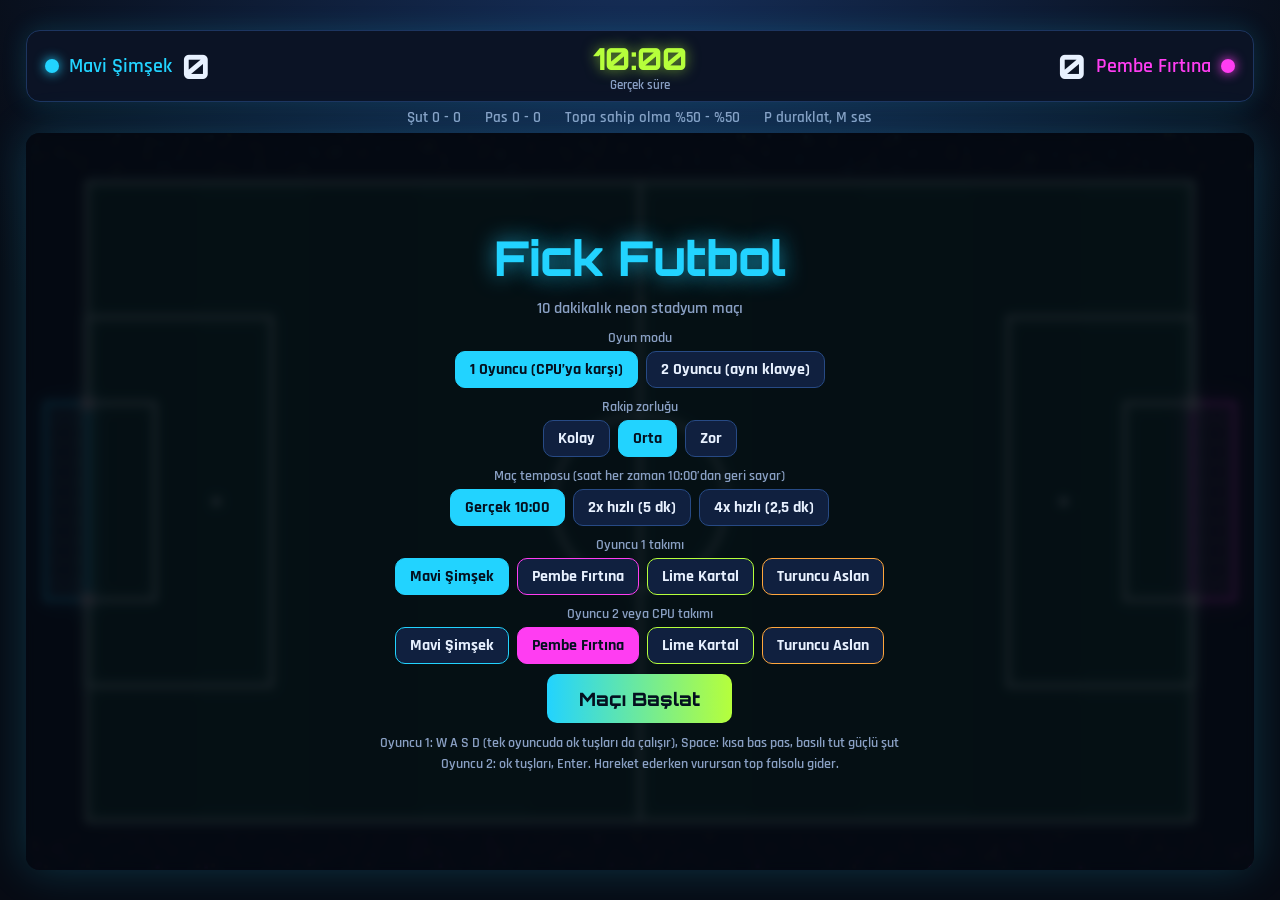
==== commit 97262935: "index.html" ====
--- a/index.html
+++ b/index.html
@@ -1,105 +1,501 @@
 <!DOCTYPE html>
 <html lang="tr">
 <head>
-  <meta charset="UTF-8">
-  <meta name="viewport" content="width=device-width, initial-scale=1.0">
-  <title>LGS Türkçe Oyun ve Soru Portalı</title>
-  <link rel="preconnect" href="https://fonts.googleapis.com">
-  <link rel="preconnect" href="https://fonts.gstatic.com" crossorigin>
-  <link href="https://fonts.googleapis.com/css2?family=Poppins:wght@400;500;600;700;800&display=swap" rel="stylesheet">
-  <link rel="stylesheet" href="https://cdnjs.cloudflare.com/ajax/libs/font-awesome/6.5.1/css/all.min.css">
-  <link rel="stylesheet" href="style.css">
+<meta charset="UTF-8">
+<meta name="viewport" content="width=device-width,initial-scale=1">
+<title>Fick Futbol</title>
+<link rel="preconnect" href="https://fonts.googleapis.com">
+<link rel="preconnect" href="https://fonts.gstatic.com" crossorigin>
+<link href="https://fonts.googleapis.com/css2?family=Orbitron:wght@600;800&family=Rajdhani:wght@500;600;700&display=swap" rel="stylesheet">
+<style>
+:root{--bg:#070b14;--ink:#e8f1ff;--mut:#8aa0c4;--cy:#22d3ff;--mg:#ff3df2;--li:#b6ff3b}
+*{box-sizing:border-box;margin:0}
+html,body{height:100%}
+body{background:radial-gradient(circle at 50% -10%,#16305c,var(--bg) 62%);color:var(--ink);font:600 16px Rajdhani,system-ui,sans-serif;display:grid;place-items:center;overflow:hidden}
+#app{width:min(96vw,calc((100vh - 118px)*1.667))}
+#hud{display:grid;grid-template-columns:1fr auto 1fr;align-items:center;gap:12px;padding:8px 18px;background:#0b1325;border:1px solid #1d3560;border-radius:14px;box-shadow:0 0 26px rgba(34,211,255,.16)}
+.team{display:flex;align-items:center;gap:10px;font-size:1.25rem}
+.team.r{justify-content:flex-end}
+.tn{color:var(--c)}
+.dot{width:14px;height:14px;border-radius:50%;background:var(--c);box-shadow:0 0 12px var(--c)}
+.sc{font:800 2.1rem Orbitron,sans-serif}
+.clock{text-align:center;min-width:120px}
+.clock b{font:800 1.9rem Orbitron,sans-serif;color:var(--li);text-shadow:0 0 14px rgba(182,255,59,.6)}
+.clock b.low{color:#ff4d6d;text-shadow:0 0 14px rgba(255,77,109,.7)}
+.clock small{display:block;color:var(--mut);font-size:.8rem}
+#stats{display:flex;flex-wrap:wrap;justify-content:center;gap:6px 24px;color:var(--mut);font-size:.95rem;padding:6px 0}
+#stage{position:relative;aspect-ratio:5/3;border-radius:14px;overflow:hidden;box-shadow:0 0 44px rgba(34,211,255,.2)}
+canvas{width:100%;height:100%;display:block}
+#banner{position:absolute;inset:0;display:grid;place-content:center;text-align:center;font:800 clamp(2rem,9vw,5.5rem) Orbitron,sans-serif;text-shadow:0 0 30px currentColor;pointer-events:none;opacity:0}
+#banner small{display:block;font-size:.3em;color:var(--ink);text-shadow:none;margin-top:6px}
+#banner.on{opacity:1;animation:pop .45s ease-out}
+@keyframes pop{from{transform:scale(.55);opacity:0}to{transform:scale(1);opacity:1}}
+.panel{position:absolute;inset:0;display:flex;flex-direction:column;align-items:center;gap:10px;padding:14px;overflow:auto;text-align:center;background:rgba(5,9,18,.9);backdrop-filter:blur(4px)}
+.panel[hidden]{display:none}
+.panel>:first-child{margin-top:auto}
+.panel>:last-child{margin-bottom:auto}
+h1{font:800 clamp(1.8rem,5vw,3rem) Orbitron,sans-serif;color:var(--cy);text-shadow:0 0 22px rgba(34,211,255,.7)}
+.sub{color:var(--mut)}
+.lab{color:var(--mut);font-size:.9rem;margin-bottom:4px}
+.grp{display:flex;flex-wrap:wrap;gap:8px;justify-content:center}
+button{font:700 1rem Rajdhani,sans-serif;color:var(--ink);background:#10203f;border:1px solid #274a85;border-radius:10px;padding:7px 14px;cursor:pointer;transition:.15s}
+button:hover{border-color:var(--cy);box-shadow:0 0 14px rgba(34,211,255,.4)}
+button.on{background:var(--cy);color:#04101f;border-color:var(--cy)}
+.sw{border-color:var(--c)}
+.sw.on{background:var(--c);color:#04101f;border-color:var(--c)}
+.go{font:800 1.15rem Orbitron,sans-serif;padding:13px 32px;background:linear-gradient(90deg,var(--cy),var(--li));color:#04101f;border:0}
+.help{color:var(--mut);font-size:.88rem;line-height:1.5}
+.big{font:800 3.4rem Orbitron,sans-serif}
+table{border-collapse:collapse;min-width:min(440px,92%)}
+td,th{padding:6px 14px}
+td{font:800 1.3rem Orbitron,sans-serif}
+th{color:var(--mut);font-weight:600}
+tr+tr{border-top:1px solid #1d3560}
+tr:first-child td{font:700 1rem Rajdhani,sans-serif}
+</style>
 </head>
 <body>
-  <div class="blob b1"></div>
-  <div class="blob b2"></div>
-
-  <main class="app">
-
-    <!-- 1) GİRİŞ / KARŞILAMA EKRANI -->
-    <section id="screen-start" class="screen active">
-      <div class="card hero">
-        <div class="logo"><i class="fa-solid fa-book-open-reader"></i></div>
-        <h1>LGS Türkçe Oyun ve Soru Portalı</h1>
-        <p class="lead">8. sınıf Türkçe konularını yarışarak tekrar et. Doğru cevap puan kazandırır, yanlış cevap bir canını götürür.</p>
-
-        <ul class="units">
-          <li><i class="fa-solid fa-font"></i> Sözcükte ve söz öbeklerinde anlam</li>
-          <li><i class="fa-solid fa-comment-dots"></i> Cümlede anlam</li>
-          <li><i class="fa-solid fa-align-left"></i> Parçada anlam</li>
-          <li><i class="fa-solid fa-spell-check"></i> Dil bilgisi</li>
-        </ul>
-
-        <form id="start-form" autocomplete="off">
-          <label for="player-name">Adın nedir şampiyon?</label>
-          <div class="input-wrap">
-            <i class="fa-solid fa-user"></i>
-            <input id="player-name" type="text" maxlength="20" placeholder="Adını yaz" required>
-          </div>
-          <button class="btn btn-primary btn-block" type="submit"><i class="fa-solid fa-rocket"></i> Oyuna Başla</button>
-        </form>
-
-        <div class="rules">
-          <span><i class="fa-solid fa-heart"></i> 5 can</span>
-          <span><i class="fa-solid fa-star"></i> Doğru başına 10 puan</span>
-          <span><i class="fa-solid fa-fire"></i> 3 doğruda seri bonusu</span>
-        </div>
-      </div>
+<div id="app">
+  <header id="hud">
+    <div class="team" id="t0"><i class="dot"></i><span class="tn" id="n0"></span><b class="sc" id="s0">0</b></div>
+    <div class="clock"><b id="clk">10:00</b><small id="half">Gerçek süre</small></div>
+    <div class="team r" id="t1"><b class="sc" id="s1">0</b><span class="tn" id="n1"></span><i class="dot"></i></div>
+  </header>
+  <div id="stats"><span id="st-s"></span><span id="st-p"></span><span id="st-o"></span><span>P duraklat, M ses</span></div>
+  <div id="stage">
+    <canvas id="cv" width="1000" height="600"></canvas>
+    <div id="banner"></div>
+    <section id="menu" class="panel">
+      <h1>Fick Futbol</h1>
+      <p class="sub">10 dakikalık neon stadyum maçı</p>
+      <div><div class="lab">Oyun modu</div><div class="grp" id="g-mode"></div></div>
+      <div id="row-diff"><div class="lab">Rakip zorluğu</div><div class="grp" id="g-diff"></div></div>
+      <div><div class="lab">Maç temposu (saat her zaman 10:00’dan geri sayar)</div><div class="grp" id="g-speed"></div></div>
+      <div><div class="lab">Oyuncu 1 takımı</div><div class="grp" id="g-t0"></div></div>
+      <div><div class="lab">Oyuncu 2 veya CPU takımı</div><div class="grp" id="g-t1"></div></div>
+      <button id="go" class="go">Maçı Başlat</button>
+      <p class="help">Oyuncu 1: W A S D (tek oyuncuda ok tuşları da çalışır), Space: kısa bas pas, basılı tut güçlü şut<br>Oyuncu 2: ok tuşları, Enter. Hareket ederken vurursan top falsolu gider.</p>
     </section>
-
-    <!-- 2) OYUN / YARIŞMA PANELİ -->
-    <section id="screen-game" class="screen">
-      <header class="card hud">
-        <div class="hud-row">
-          <div class="chip"><i class="fa-solid fa-user-graduate"></i> <span id="hud-name">Oyuncu</span></div>
-          <div class="chip score"><i class="fa-solid fa-star"></i> <span id="hud-score">0</span> puan</div>
-          <div class="lives" id="hud-lives" aria-label="Kalan canlar"></div>
-        </div>
-        <div class="hud-row">
-          <span class="counter">Soru <b id="hud-index">1</b>/<span id="hud-total">15</span></span>
-          <span class="unit-badge" id="q-unit"></span>
-        </div>
-        <div class="progress" role="progressbar" aria-label="Oyun ilerlemesi">
-          <div class="progress-bar" id="progress-bar"></div>
-        </div>
-      </header>
-
-      <!-- SORU ALANI -->
-      <article class="card question-card">
-        <p class="q-text" id="q-text"></p>
-        <div class="options" id="options"></div>
-      </article>
-
-      <!-- AÇIKLAMALI ÇÖZÜM KUTUSU -->
-      <aside class="card solution" id="solution" hidden aria-live="polite">
-        <h3 id="sol-title"></h3>
-        <p id="sol-text"></p>
-        <p class="tip"><i class="fa-solid fa-lightbulb"></i> <span id="sol-tip"></span></p>
-        <button id="btn-next" class="btn btn-primary" type="button">Sonraki Soru</button>
-      </aside>
+    <section id="end" class="panel" hidden>
+      <h1 id="end-t"></h1>
+      <div class="big" id="end-s"></div>
+      <table id="end-tb"></table>
+      <div class="grp"><button id="again" class="go">Yeniden Oyna</button><button id="home">Ana menü</button></div>
     </section>
-
-    <!-- 3) BİTİŞ / SKOR EKRANI -->
-    <section id="screen-end" class="screen">
-      <div class="card result">
-        <div class="trophy" id="end-icon"><i class="fa-solid fa-trophy"></i></div>
-        <h2 id="end-title"></h2>
-        <p class="lead" id="end-msg"></p>
-
-        <div class="stats">
-          <div class="stat ok"><i class="fa-solid fa-circle-check"></i><b id="st-correct">0</b><span>Doğru</span></div>
-          <div class="stat bad"><i class="fa-solid fa-circle-xmark"></i><b id="st-wrong">0</b><span>Yanlış</span></div>
-          <div class="stat net"><i class="fa-solid fa-scale-balanced"></i><b id="st-net">0</b><span>Net</span></div>
-          <div class="stat pts"><i class="fa-solid fa-star"></i><b id="st-score">0</b><span>Puan</span></div>
-        </div>
-
-        <p class="best" id="st-best"></p>
-        <button id="btn-restart" class="btn btn-primary" type="button"><i class="fa-solid fa-rotate-right"></i> Yeniden Başla</button>
-      </div>
-    </section>
-
-  </main>
-
-  <script src="script.js"></script>
+  </div>
+</div>
+<script>
+(()=>{
+'use strict';
+const $=id=>document.getElementById(id);
+const cv=$('cv'),cx=cv.getContext('2d');
+const W=1000,H=600,PX=50,PY=40,PW=900,PH=520,GH=160,GD=34,GY0=(H-GH)/2,GY1=GY0+GH,SPEED=228;
+const TEAMS=[{n:'Mavi Şimşek',c:'#22d3ff'},{n:'Pembe Fırtına',c:'#ff3df2'},{n:'Lime Kartal',c:'#b6ff3b'},{n:'Turuncu Aslan',c:'#ffa63d'}];
+const AI={
+  easy:{spd:165,ks:140,lead:0,react:.8,range:250,err:.9,kl:0},
+  med:{spd:200,ks:185,lead:.12,react:.5,range:330,err:.45,kl:.1},
+  hard:{spd:232,ks:225,lead:.2,react:.3,range:420,err:.15,kl:.2}
+};
+const P1A={u:['KeyW','ArrowUp'],d:['KeyS','ArrowDown'],l:['KeyA','ArrowLeft'],r:['KeyD','ArrowRight'],k:['Space']};
+const P1B={u:['KeyW'],d:['KeyS'],l:['KeyA'],r:['KeyD'],k:['Space']};
+const P2={u:['ArrowUp'],d:['ArrowDown'],l:['ArrowLeft'],r:['ArrowRight'],k:['Enter','NumpadEnter']};
+const cfg={mode:1,diff:'med',speed:1,t:[0,1]};
+const keys={};
+const pitch=document.createElement('canvas');pitch.width=W;pitch.height=H;
+let ac=null,muted=false,st='menu',ball=null,pl=[],score=[0,0],ctl=[P1A,P2],clock=600,tmr=0,shake=0,parts=[],last=0,lock=false,touch=-1,hudT=0,cdN=0,lastSec=-1,winCol='#fff';
+let stat=[{s:0,p:0,pos:0},{s:0,p:0,pos:0}];
+const clamp=(v,a,b)=>v<a?a:v>b?b:v;
+const dn=l=>l.some(c=>keys[c]);
+const col=t=>TEAMS[cfg.t[t]].c;
+
+/* ---------- Ses efektleri (Web Audio) ---------- */
+function tone(f,f2,d,type,v){
+  if(muted||!ac)return;
+  const t=ac.currentTime,o=ac.createOscillator(),g=ac.createGain();
+  o.type=type;o.frequency.setValueAtTime(f,t);o.frequency.exponentialRampToValueAtTime(Math.max(30,f2),t+d);
+  g.gain.setValueAtTime(v,t);g.gain.exponentialRampToValueAtTime(.001,t+d);
+  o.connect(g);g.connect(ac.destination);o.start(t);o.stop(t+d);
+}
+function sfx(n){
+  if(n==='kick')tone(260,70,.12,'triangle',.35);
+  else if(n==='wall')tone(140,90,.08,'sine',.2);
+  else if(n==='post')tone(1100,700,.25,'triangle',.25);
+  else if(n==='tick')tone(660,660,.1,'square',.12);
+  else if(n==='whistle')tone(2300,2100,.5,'square',.12);
+  else if(n==='goal')[523,659,784,1047].forEach((f,i)=>setTimeout(()=>tone(f,f*1.01,.35,'sawtooth',.14),i*120));
+}
+
+/* ---------- Oyuncu ve top kurulumu ---------- */
+function mk(team,role,human){
+  return {team,role,human,x:0,y:0,vx:0,vy:0,fx:team?-1:1,fy:0,r:role===2?18:16,charge:0,chg:false,cool:0,off:(role===1?-1:1)*(team?-1:1)*100};
+}
+function place(){
+  const base=[[PX+330,H/2],[PX+190,H/2-110],[PX+28,H/2]];
+  for(const p of pl){
+    const b=base[p.role];
+    p.x=p.team?W-b[0]:b[0];p.y=p.team?H-b[1]:b[1];
+    p.vx=0;p.vy=0;p.fx=p.team?-1:1;p.fy=0;p.charge=0;p.chg=false;p.cool=.4;
+  }
+}
+function resetBall(){ball={x:W/2,y:H/2,vx:0,vy:0,r:9,spin:0,rot:0};lock=false;touch=-1;}
+function newMatch(){
+  score=[0,0];stat=[{s:0,p:0,pos:0},{s:0,p:0,pos:0}];clock=600;parts=[];lastSec=-1;
+  ctl=[cfg.mode===1?P1A:P1B,P2];
+  pl=[];
+  for(const t of [0,1])pl.push(mk(t,0,t===0||cfg.mode===2),mk(t,1,false),mk(t,2,false));
+  buildPitch();place();resetBall();hud();stats();clockUI();
+  $('half').textContent=cfg.speed===1?'Gerçek süre':'Hızlı maç x'+cfg.speed;
+  startCount();
+}
+function startCount(){st='count';tmr=3;cdN=0;banner(null);}
+
+/* ---------- Vuruş: güç, yön ve falso ---------- */
+function kick(p,c,aim){
+  const dx=ball.x-p.x,dy=ball.y-p.y,dl=Math.hypot(dx,dy)||1;
+  if(dl>p.r+ball.r+16)return false;
+  let kx,ky;
+  if(aim){kx=aim.x-ball.x;ky=aim.y-ball.y;}else{kx=p.fx+dx/dl*.6;ky=p.fy+dy/dl*.6;}
+  const kl=Math.hypot(kx,ky)||1;kx/=kl;ky/=kl;
+  const pw=380+640*c;
+  ball.vx=kx*pw+p.vx*.25;ball.vy=ky*pw+p.vy*.25;
+  ball.spin=aim?0:clamp((p.vx*ky-p.vy*kx)/SPEED*2.6*(.4+c),-3,3);
+  touch=p.team;
+  if(c>=.45)stat[p.team].s++;else stat[p.team].p++;
+  stats();sfx('kick');
+  return true;
+}
+function aimKick(p,tx,ty,c){return kick(p,c,{x:tx,y:ty});}
+
+/* ---------- Oyuncu kontrolü ---------- */
+function human(p,dt){
+  const c=ctl[p.team];
+  let ix=(dn(c.r)?1:0)-(dn(c.l)?1:0),iy=(dn(c.d)?1:0)-(dn(c.u)?1:0);
+  const l=Math.hypot(ix,iy);
+  if(l){ix/=l;iy/=l;p.fx=ix;p.fy=iy;}
+  const k=Math.min(1,dt*12);
+  p.vx+=(ix*SPEED-p.vx)*k;p.vy+=(iy*SPEED-p.vy)*k;
+  if(dn(c.k)){p.charge=Math.min(1,p.charge+dt/.75);p.chg=true;}
+  else if(p.chg){kick(p,p.charge);p.charge=0;p.chg=false;}
+}
+
+/* ---------- Yapay zeka ---------- */
+function lvl(p){return AI[cfg.mode===1&&p.team===1?cfg.diff:'med'];}
+function moveTo(p,tx,ty,sp,dt){
+  const dx=tx-p.x,dy=ty-p.y,dl=Math.hypot(dx,dy);
+  let vx=0,vy=0;
+  if(dl>3){const s=Math.min(sp,dl*7);vx=dx/dl*s;vy=dy/dl*s;}
+  const k=Math.min(1,dt*9);
+  p.vx+=(vx-p.vx)*k;p.vy+=(vy-p.vy)*k;
+  const m=Math.hypot(p.vx,p.vy);
+  if(m>30){p.fx=p.vx/m;p.fy=p.vy/m;}
+}
+function fieldAI(p,dt,chase){
+  const d=lvl(p),atk=p.team?-1:1,gx=p.team?PX:PX+PW;
+  let tx,ty;
+  p.cool-=dt;
+  if(chase){
+    const bx=ball.x+ball.vx*d.lead,by=ball.y+ball.vy*d.lead;
+    const gdx=gx-bx,gdy=H/2-by,gl=Math.hypot(gdx,gdy)||1,dist=Math.hypot(bx-p.x,by-p.y);
+    if((bx-p.x)*atk>-4){tx=bx+gdx/gl*14;ty=by+gdy/gl*14;}
+    else{tx=bx-atk*50;ty=by+(p.y<by?-1:1)*64;}
+    if(dist<p.r+ball.r+12&&p.cool<=0){
+      p.cool=d.react;
+      const k=pl.find(q=>q.team!==p.team&&q.role===2),m=pl.find(q=>q.team===p.team&&q!==p&&q.role<2);
+      if(Math.abs(gx-p.x)<d.range){
+        const ay=(k.y<H/2?GY1-24:GY0+24)+(Math.random()-.5)*d.err*GH;
+        aimKick(p,gx,ay,.92);
+      }else if(m&&atk*(m.x-p.x)>90&&Math.random()<.45){
+        aimKick(p,m.x+m.vx*.3,m.y+m.vy*.3,.3);
+      }
+    }
+  }else{
+    tx=clamp(ball.x+atk*110,PX+60,PX+PW-60);
+    ty=clamp(H/2+(ball.y-H/2)*.4+p.off,PY+30,PY+PH-30);
+  }
+  moveTo(p,tx,ty,d.spd,dt);
+}
+function keeperAI(p,dt){
+  const d=lvl(p),dir=p.team?-1:1,gx=p.team?PX+PW:PX;
+  let tx=gx+dir*30,ty=clamp(ball.y+ball.vy*d.kl,GY0+12,GY1-12),sp=d.ks;
+  const inBox=Math.abs(ball.x-gx)<170&&ball.y>GY0-70&&ball.y<GY1+70;
+  if(ball.vx*dir<-200)sp*=1.35;
+  if(inBox&&Math.hypot(ball.vx,ball.vy)<260){tx=ball.x-dir*6;ty=ball.y;}
+  p.cool-=dt;
+  if(Math.hypot(ball.x-p.x,ball.y-p.y)<p.r+ball.r+12&&p.cool<=0){
+    p.cool=.6;
+    aimKick(p,W/2,clamp(ball.y+(Math.random()-.5)*300,PY+40,PY+PH-40),.8);
+  }
+  moveTo(p,tx,ty,sp,dt);
+}
+function think(dt){
+  for(const t of [0,1]){
+    const f=pl.filter(p=>p.team===t&&p.role<2),ai=f.filter(p=>!p.human),hum=f.find(p=>p.human);
+    let ch=null,bd=1e9;
+    for(const p of ai){const d=Math.hypot(ball.x-p.x,ball.y-p.y);if(d<bd){bd=d;ch=p;}}
+    for(const p of ai){
+      let chase=p===ch;
+      if(chase&&hum&&bd>Math.hypot(ball.x-hum.x,ball.y-hum.y)-40)chase=false;
+      fieldAI(p,dt,chase);
+    }
+    keeperAI(pl.find(p=>p.team===t&&p.role===2),dt);
+  }
+}
+
+/* ---------- Fizik: top, direkler, ağlar, çarpışmalar ---------- */
+function post(px,py){
+  const dx=ball.x-px,dy=ball.y-py,dl=Math.hypot(dx,dy),m=ball.r+5;
+  if(dl<m&&dl>0){
+    const nx=dx/dl,ny=dy/dl;
+    ball.x=px+nx*m;ball.y=py+ny*m;
+    const vn=ball.vx*nx+ball.vy*ny;
+    if(vn<0){ball.vx-=1.8*vn*nx;ball.vy-=1.8*vn*ny;if(-vn>150)sfx('post');}
+  }
+}
+function stepBall(dt){
+  const r=ball.r,e=.8;
+  if(ball.spin){
+    const a=ball.spin*dt,c=Math.cos(a),s=Math.sin(a),vx=ball.vx*c-ball.vy*s;
+    ball.vy=ball.vx*s+ball.vy*c;ball.vx=vx;ball.spin*=Math.pow(.3,dt);
+  }
+  ball.x+=ball.vx*dt;ball.y+=ball.vy*dt;
+  const f=Math.pow(.4,dt);ball.vx*=f;ball.vy*=f;
+  if(ball.y<PY+r){ball.y=PY+r;if(ball.vy<-140)sfx('wall');ball.vy=Math.abs(ball.vy)*e;}
+  if(ball.y>PY+PH-r){ball.y=PY+PH-r;if(ball.vy>140)sfx('wall');ball.vy=-Math.abs(ball.vy)*e;}
+  for(const s of [0,1]){
+    const gx=s?PX+PW:PX,o=s?1:-1,out=(ball.x-gx)*o,mouth=ball.y>GY0&&ball.y<GY1;
+    if(!mouth&&out>-r&&out<r){ball.x=gx-o*r;if(Math.abs(ball.vx)>140)sfx('wall');ball.vx=-o*Math.abs(ball.vx)*e;}
+    if(out>0&&mouth){
+      if(ball.y<GY0+r){ball.y=GY0+r;ball.vy=Math.abs(ball.vy)*.4;}
+      if(ball.y>GY1-r){ball.y=GY1-r;ball.vy=-Math.abs(ball.vy)*.4;}
+      if(out>GD-r){ball.x=gx+o*(GD-r);ball.vx=-o*Math.abs(ball.vx)*.25;}
+      if(!lock&&out>r)scored(s);
+    }
+    post(gx,GY0);post(gx,GY1);
+  }
+}
+function ballPlayer(p){
+  const dx=ball.x-p.x,dy=ball.y-p.y,dl=Math.hypot(dx,dy),m=p.r+ball.r;
+  if(dl>=m||dl===0)return;
+  const nx=dx/dl,ny=dy/dl;
+  ball.x=p.x+nx*m;ball.y=p.y+ny*m;
+  const vn=(ball.vx-p.vx)*nx+(ball.vy-p.vy)*ny;
+  if(vn<0){ball.vx-=1.55*vn*nx;ball.vy-=1.55*vn*ny;if(-vn>200)sfx('wall');}
+  touch=p.team;
+}
+function integrate(dt){
+  for(const p of pl){
+    p.x=clamp(p.x+p.vx*dt,PX+p.r,PX+PW-p.r);
+    p.y=clamp(p.y+p.vy*dt,PY+p.r,PY+PH-p.r);
+    if(p.role===2){
+      p.x=p.team?clamp(p.x,PX+PW-160,PX+PW-p.r):clamp(p.x,PX+p.r,PX+160);
+      p.y=clamp(p.y,GY0-60,GY1+60);
+    }
+  }
+  for(let i=0;i<pl.length;i++)for(let j=i+1;j<pl.length;j++){
+    const a=pl[i],b=pl[j],dx=b.x-a.x,dy=b.y-a.y,dl=Math.hypot(dx,dy),m=a.r+b.r;
+    if(dl>0&&dl<m){const o=(m-dl)/2,nx=dx/dl,ny=dy/dl;a.x-=nx*o;a.y-=ny*o;b.x+=nx*o;b.y+=ny*o;}
+  }
+  for(let s=0;s<3;s++){stepBall(dt/3);for(const p of pl)ballPlayer(p);}
+  ball.rot+=Math.hypot(ball.vx,ball.vy)*dt/ball.r;
+}
+
+/* ---------- Gol, bitiş, arayüz ---------- */
+function scored(s){
+  const t=1-s;
+  score[t]++;lock=true;st='goal';tmr=2.6;shake=16;
+  burst(s?PX+PW:PX,H/2,col(t),90,420);
+  sfx('goal');hud();
+  banner('GOL!<small>'+TEAMS[cfg.t[t]].n+'</small>',col(t));
+}
+function finish(){
+  st='end';sfx('whistle');banner(null);stats();
+  const a=score[0],b=score[1],w=a>b?0:b>a?1:-1;
+  winCol=w<0?'#b6ff3b':col(w);
+  const e=$('end-t');
+  e.textContent=w<0?'Maç berabere bitti':TEAMS[cfg.t[w]].n+' kazandı!';
+  e.style.color=winCol;e.style.textShadow='0 0 22px '+winCol;
+  $('end-s').textContent=a+' - '+b;
+  const tot=stat[0].pos+stat[1].pos,po=tot?Math.round(stat[0].pos/tot*100):50;
+  const rows=[['Atılan goller',a,b],['Şut',stat[0].s,stat[1].s],['Pas',stat[0].p,stat[1].p],['Topa sahip olma','%'+po,'%'+(100-po)]];
+  $('end-tb').innerHTML='<tr><td style="color:'+col(0)+'">'+TEAMS[cfg.t[0]].n+'</td><th></th><td style="color:'+col(1)+'">'+TEAMS[cfg.t[1]].n+'</td></tr>'
+    +rows.map(r=>'<tr><td>'+r[1]+'</td><th>'+r[0]+'</th><td>'+r[2]+'</td></tr>').join('');
+  $('end').hidden=false;
+}
+function banner(h,c){
+  const b=$('banner');
+  if(h===null){b.className='';return;}
+  b.innerHTML=h;b.style.color=c||'#fff';b.className='';void b.offsetWidth;b.className='on';
+}
+function hud(){
+  $('n0').textContent=TEAMS[cfg.t[0]].n;$('n1').textContent=TEAMS[cfg.t[1]].n;
+  $('t0').style.setProperty('--c',col(0));$('t1').style.setProperty('--c',col(1));
+  $('s0').textContent=score[0];$('s1').textContent=score[1];
+}
+function stats(){
+  const tot=stat[0].pos+stat[1].pos,a=tot?Math.round(stat[0].pos/tot*100):50;
+  $('st-s').textContent='Şut '+stat[0].s+' - '+stat[1].s;
+  $('st-p').textContent='Pas '+stat[0].p+' - '+stat[1].p;
+  $('st-o').textContent='Topa sahip olma %'+a+' - %'+(100-a);
+}
+function clockUI(){
+  const s=Math.ceil(clock);
+  if(s===lastSec)return;
+  lastSec=s;
+  $('clk').textContent=String(Math.floor(s/60)).padStart(2,'0')+':'+String(s%60).padStart(2,'0');
+  $('clk').classList.toggle('low',s<=30);
+}
+function togglePause(){
+  if(st==='play'){st='pause';banner('Duraklatıldı','#ffffff');}
+  else if(st==='pause'){st='play';banner(null);}
+}
+
+/* ---------- Parçacıklar ---------- */
+function burst(x,y,c,n,sp){
+  for(let i=0;i<n;i++){const a=Math.random()*6.283,s=60+Math.random()*sp;parts.push({x,y,vx:Math.cos(a)*s,vy:Math.sin(a)*s-80,l:1,c});}
+}
+
+/* ---------- Ana güncelleme döngüsü ---------- */
+function update(dt){
+  for(const q of parts){q.x+=q.vx*dt;q.y+=q.vy*dt;q.vy+=380*dt;q.l-=dt*.6;}
+  parts=parts.filter(q=>q.l>0);
+  if(st==='count'){
+    tmr-=dt;
+    const n=Math.ceil(tmr);
+    if(tmr<=0){st='play';banner(null);sfx('whistle');}
+    else if(n!==cdN){cdN=n;banner(String(n),'#b6ff3b');sfx('tick');}
+  }else if(st==='play'){
+    clock-=dt*cfg.speed;
+    if(touch>=0)stat[touch].pos+=dt;
+    for(const p of pl)if(p.human)human(p,dt);
+    think(dt);
+    integrate(dt);
+    hudT-=dt;
+    if(hudT<=0){hudT=.4;stats();}
+    if(clock<=0){clock=0;finish();}
+    clockUI();
+  }else if(st==='goal'){
+    for(const p of pl){p.vx*=.92;p.vy*=.92;}
+    integrate(dt);
+    tmr-=dt;
+    if(tmr<=0){place();resetBall();startCount();}
+  }else if(st==='end'){
+    if(Math.random()<.25)burst(Math.random()*W,Math.random()*H*.6,winCol,16,300);
+  }
+}
+
+/* ---------- Çizim ---------- */
+function buildPitch(){
+  const g=pitch.getContext('2d');
+  g.shadowBlur=0;g.fillStyle='#050a14';g.fillRect(0,0,W,H);
+  for(let i=0;i<460;i++){
+    const x=Math.random()*W,y=i%2?PY+PH+10+Math.random()*(PY-14):Math.random()*(PY-10);
+    g.fillStyle='hsla('+[190,300,80,30][i%4]+',90%,62%,'+(.15+Math.random()*.35)+')';
+    g.fillRect(x,y,3,3);
+  }
+  for(let i=0;i<10;i++){g.fillStyle=i%2?'#0d5530':'#0a4a2a';g.fillRect(PX+i*PW/10,PY,PW/10,PH);}
+  g.strokeStyle='rgba(225,255,240,.9)';g.fillStyle='#e1fff0';g.lineWidth=3;g.shadowColor='#7dffc4';g.shadowBlur=10;
+  g.strokeRect(PX,PY,PW,PH);
+  g.beginPath();g.moveTo(W/2,PY);g.lineTo(W/2,PY+PH);g.stroke();
+  g.beginPath();g.arc(W/2,H/2,70,0,7);g.stroke();
+  g.beginPath();g.arc(W/2,H/2,4,0,7);g.fill();
+  g.strokeRect(PX,H/2-150,150,300);g.strokeRect(PX,H/2-80,55,160);
+  g.strokeRect(PX+PW-150,H/2-150,150,300);g.strokeRect(PX+PW-55,H/2-80,55,160);
+  for(const x of [PX+105,PX+PW-105]){g.beginPath();g.arc(x,H/2,3.5,0,7);g.fill();}
+  for(const s of [0,1]){
+    const c=col(s),x=s?PX+PW:PX-GD;
+    g.shadowColor=c;g.shadowBlur=18;g.strokeStyle=c;g.lineWidth=4;
+    g.fillStyle='rgba(255,255,255,.07)';g.fillRect(x,GY0,GD,GH);g.strokeRect(x,GY0,GD,GH);
+    g.shadowBlur=0;g.lineWidth=1;g.strokeStyle='rgba(255,255,255,.2)';
+    for(let k=8;k<GD;k+=8){g.beginPath();g.moveTo(x+k,GY0);g.lineTo(x+k,GY1);g.stroke();}
+    for(let k=16;k<GH;k+=16){g.beginPath();g.moveTo(x,GY0+k);g.lineTo(x+GD,GY0+k);g.stroke();}
+  }
+  g.shadowColor='#fff';g.shadowBlur=8;g.fillStyle='#fff';
+  for(const x of [PX,PX+PW])for(const y of [GY0,GY1]){g.beginPath();g.arc(x,y,5,0,7);g.fill();}
+}
+function drawP(p){
+  const c=col(p.team);
+  cx.save();
+  cx.shadowColor=c;cx.shadowBlur=16;
+  cx.fillStyle='#0a1429';cx.strokeStyle=p.role===2?'#ffffff':c;cx.lineWidth=p.role===2?3:4;
+  cx.beginPath();cx.arc(p.x,p.y,p.r,0,7);cx.fill();cx.stroke();
+  cx.shadowBlur=0;
+  cx.fillStyle=c;cx.beginPath();cx.arc(p.x,p.y,p.r*.5,0,7);cx.fill();
+  cx.fillStyle='#ffffff';cx.beginPath();cx.arc(p.x+p.fx*p.r*.7,p.y+p.fy*p.r*.7,3.5,0,7);cx.fill();
+  if(p.human){cx.fillStyle=c;cx.font='700 13px Orbitron,sans-serif';cx.textAlign='center';cx.fillText(p.team?'P2':'P1',p.x,p.y-p.r-8);}
+  if(p.charge>0){
+    cx.fillStyle='rgba(0,0,0,.6)';cx.fillRect(p.x-18,p.y+p.r+6,36,6);
+    cx.fillStyle=p.charge>.8?'#ff3df2':'#b6ff3b';cx.fillRect(p.x-18,p.y+p.r+6,36*p.charge,6);
+  }
+  cx.restore();
+}
+function drawBall(){
+  cx.save();cx.translate(ball.x,ball.y);
+  cx.shadowColor='#ffffff';cx.shadowBlur=10;
+  cx.fillStyle='#f4f8ff';cx.beginPath();cx.arc(0,0,ball.r,0,7);cx.fill();
+  cx.shadowBlur=0;cx.fillStyle='#1b2a4a';
+  for(let i=0;i<3;i++){const a=ball.rot+i*2.094;cx.beginPath();cx.arc(Math.cos(a)*ball.r*.55,Math.sin(a)*ball.r*.55,2.4,0,7);cx.fill();}
+  cx.restore();
+}
+function draw(){
+  cx.save();
+  if(shake>0){cx.translate((Math.random()-.5)*shake,(Math.random()-.5)*shake);shake=Math.max(0,shake-.9);}
+  cx.drawImage(pitch,0,0);
+  if(ball){
+    cx.fillStyle='rgba(0,0,0,.35)';cx.beginPath();cx.ellipse(ball.x+3,ball.y+5,ball.r,ball.r*.7,0,0,7);cx.fill();
+    for(const p of pl)drawP(p);
+    drawBall();
+  }
+  for(const q of parts){cx.globalAlpha=Math.max(0,q.l);cx.fillStyle=q.c;cx.fillRect(q.x,q.y,4,4);}
+  cx.globalAlpha=1;
+  cx.restore();
+}
+function frame(ts){
+  const dt=Math.min(.033,(ts-last)/1000||0);
+  last=ts;update(dt);draw();requestAnimationFrame(frame);
+}
+
+/* ---------- Menü ---------- */
+const paints=[];
+function group(id,items,get,set,colors){
+  const el=$(id);
+  el.innerHTML=items.map((t,i)=>'<button'+(colors?' class="sw" style="--c:'+colors[i]+'"':'')+'>'+t+'</button>').join('');
+  const paint=()=>[...el.children].forEach((b,i)=>b.classList.toggle('on',i===get()));
+  el.onclick=e=>{
+    const i=[...el.children].indexOf(e.target.closest('button'));
+    if(i<0)return;
+    set(i);paints.forEach(f=>f());
+  };
+  paints.push(paint);paint();
+}
+group('g-mode',['1 Oyuncu (CPU’ya karşı)','2 Oyuncu (aynı klavye)'],()=>cfg.mode-1,i=>{cfg.mode=i+1;$('row-diff').style.display=i?'none':'';});
+group('g-diff',['Kolay','Orta','Zor'],()=>['easy','med','hard'].indexOf(cfg.diff),i=>{cfg.diff=['easy','med','hard'][i];});
+group('g-speed',['Gerçek 10:00','2x hızlı (5 dk)','4x hızlı (2,5 dk)'],()=>[1,2,4].indexOf(cfg.speed),i=>{cfg.speed=[1,2,4][i];});
+group('g-t0',TEAMS.map(t=>t.n),()=>cfg.t[0],i=>{cfg.t[0]=i;if(cfg.t[1]===i)cfg.t[1]=(i+1)%4;},TEAMS.map(t=>t.c));
+group('g-t1',TEAMS.map(t=>t.n),()=>cfg.t[1],i=>{cfg.t[1]=i;if(cfg.t[0]===i)cfg.t[0]=(i+1)%4;},TEAMS.map(t=>t.c));
+
+$('go').onclick=()=>{
+  ac=ac||new(window.AudioContext||window.webkitAudioContext)();
+  ac.resume();
+  $('menu').hidden=true;$('end').hidden=true;newMatch();
+};
+$('again').onclick=()=>{$('end').hidden=true;newMatch();};
+$('home').onclick=()=>{$('end').hidden=true;$('menu').hidden=false;st='menu';parts=[];buildPitch();hud();};
+
+/* ---------- Klavye ---------- */
+addEventListener('keydown',e=>{
+  keys[e.code]=true;
+  const gameKey=['Space','ArrowUp','ArrowDown','ArrowLeft','ArrowRight','Enter','NumpadEnter'].includes(e.code);
+  if(gameKey&&st!=='menu'&&st!=='end')e.preventDefault();
+  if(e.code==='KeyP'||e.code==='Escape')togglePause();
+  if(e.code==='KeyM')muted=!muted;
+});
+addEventListener('keyup',e=>{keys[e.code]=false;});
+addEventListener('blur',()=>{for(const k in keys)keys[k]=false;if(st==='play')togglePause();});
+
+/* ---------- Başlangıç ---------- */
+buildPitch();hud();stats();
+requestAnimationFrame(frame);
+})();
+</script>
 </body>
 </html>
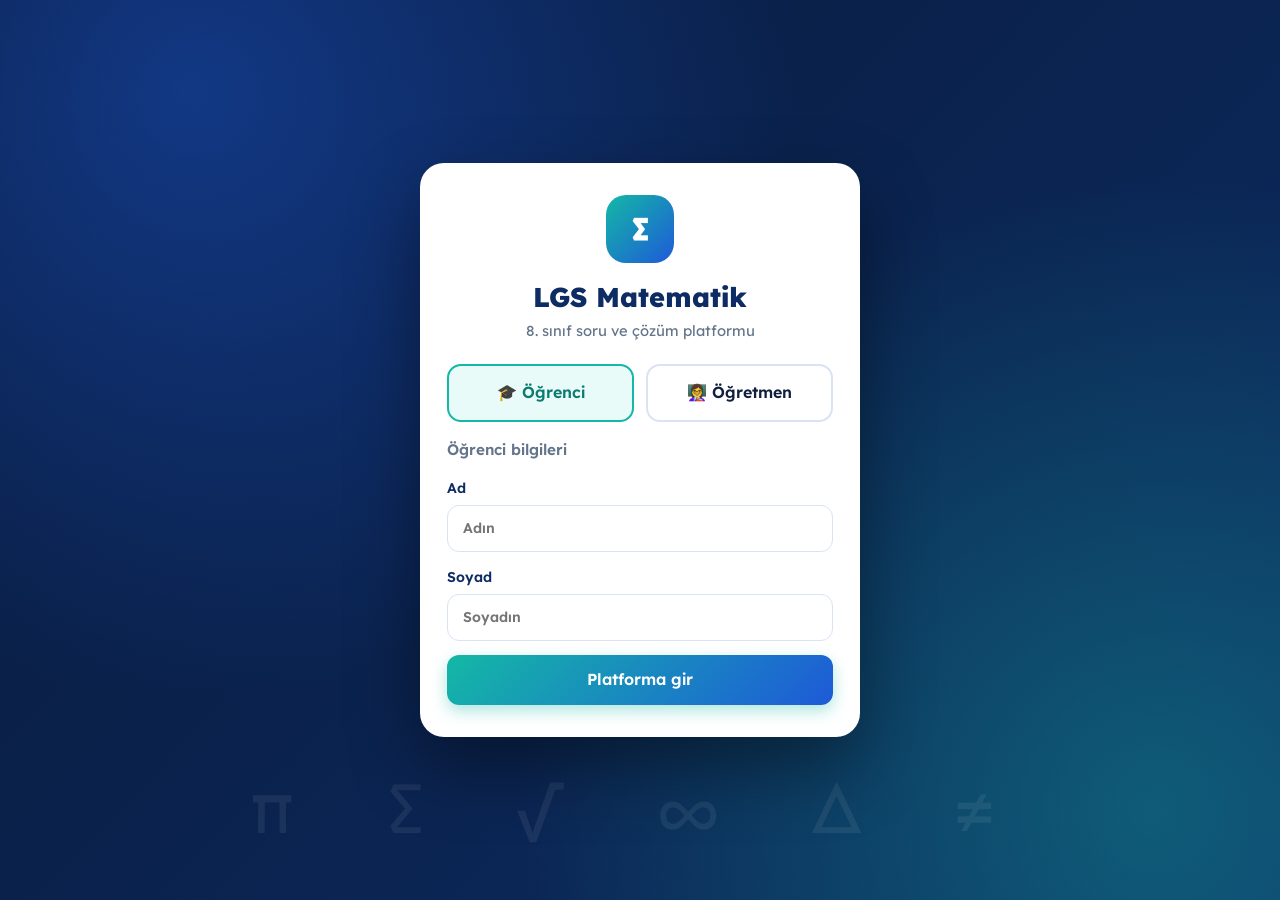
==== commit c4145277: "Add files via upload" ====
--- a/index.html
+++ b/index.html
@@ -2,500 +2,72 @@
 <html lang="tr">
 <head>
 <meta charset="UTF-8">
-<meta name="viewport" content="width=device-width,initial-scale=1">
-<title>Fick Futbol</title>
+<meta name="viewport" content="width=device-width, initial-scale=1">
+<title>LGS Matematik | Soru ve Çözüm Platformu</title>
 <link rel="preconnect" href="https://fonts.googleapis.com">
 <link rel="preconnect" href="https://fonts.gstatic.com" crossorigin>
-<link href="https://fonts.googleapis.com/css2?family=Orbitron:wght@600;800&family=Rajdhani:wght@500;600;700&display=swap" rel="stylesheet">
-<style>
-:root{--bg:#070b14;--ink:#e8f1ff;--mut:#8aa0c4;--cy:#22d3ff;--mg:#ff3df2;--li:#b6ff3b}
-*{box-sizing:border-box;margin:0}
-html,body{height:100%}
-body{background:radial-gradient(circle at 50% -10%,#16305c,var(--bg) 62%);color:var(--ink);font:600 16px Rajdhani,system-ui,sans-serif;display:grid;place-items:center;overflow:hidden}
-#app{width:min(96vw,calc((100vh - 118px)*1.667))}
-#hud{display:grid;grid-template-columns:1fr auto 1fr;align-items:center;gap:12px;padding:8px 18px;background:#0b1325;border:1px solid #1d3560;border-radius:14px;box-shadow:0 0 26px rgba(34,211,255,.16)}
-.team{display:flex;align-items:center;gap:10px;font-size:1.25rem}
-.team.r{justify-content:flex-end}
-.tn{color:var(--c)}
-.dot{width:14px;height:14px;border-radius:50%;background:var(--c);box-shadow:0 0 12px var(--c)}
-.sc{font:800 2.1rem Orbitron,sans-serif}
-.clock{text-align:center;min-width:120px}
-.clock b{font:800 1.9rem Orbitron,sans-serif;color:var(--li);text-shadow:0 0 14px rgba(182,255,59,.6)}
-.clock b.low{color:#ff4d6d;text-shadow:0 0 14px rgba(255,77,109,.7)}
-.clock small{display:block;color:var(--mut);font-size:.8rem}
-#stats{display:flex;flex-wrap:wrap;justify-content:center;gap:6px 24px;color:var(--mut);font-size:.95rem;padding:6px 0}
-#stage{position:relative;aspect-ratio:5/3;border-radius:14px;overflow:hidden;box-shadow:0 0 44px rgba(34,211,255,.2)}
-canvas{width:100%;height:100%;display:block}
-#banner{position:absolute;inset:0;display:grid;place-content:center;text-align:center;font:800 clamp(2rem,9vw,5.5rem) Orbitron,sans-serif;text-shadow:0 0 30px currentColor;pointer-events:none;opacity:0}
-#banner small{display:block;font-size:.3em;color:var(--ink);text-shadow:none;margin-top:6px}
-#banner.on{opacity:1;animation:pop .45s ease-out}
-@keyframes pop{from{transform:scale(.55);opacity:0}to{transform:scale(1);opacity:1}}
-.panel{position:absolute;inset:0;display:flex;flex-direction:column;align-items:center;gap:10px;padding:14px;overflow:auto;text-align:center;background:rgba(5,9,18,.9);backdrop-filter:blur(4px)}
-.panel[hidden]{display:none}
-.panel>:first-child{margin-top:auto}
-.panel>:last-child{margin-bottom:auto}
-h1{font:800 clamp(1.8rem,5vw,3rem) Orbitron,sans-serif;color:var(--cy);text-shadow:0 0 22px rgba(34,211,255,.7)}
-.sub{color:var(--mut)}
-.lab{color:var(--mut);font-size:.9rem;margin-bottom:4px}
-.grp{display:flex;flex-wrap:wrap;gap:8px;justify-content:center}
-button{font:700 1rem Rajdhani,sans-serif;color:var(--ink);background:#10203f;border:1px solid #274a85;border-radius:10px;padding:7px 14px;cursor:pointer;transition:.15s}
-button:hover{border-color:var(--cy);box-shadow:0 0 14px rgba(34,211,255,.4)}
-button.on{background:var(--cy);color:#04101f;border-color:var(--cy)}
-.sw{border-color:var(--c)}
-.sw.on{background:var(--c);color:#04101f;border-color:var(--c)}
-.go{font:800 1.15rem Orbitron,sans-serif;padding:13px 32px;background:linear-gradient(90deg,var(--cy),var(--li));color:#04101f;border:0}
-.help{color:var(--mut);font-size:.88rem;line-height:1.5}
-.big{font:800 3.4rem Orbitron,sans-serif}
-table{border-collapse:collapse;min-width:min(440px,92%)}
-td,th{padding:6px 14px}
-td{font:800 1.3rem Orbitron,sans-serif}
-th{color:var(--mut);font-weight:600}
-tr+tr{border-top:1px solid #1d3560}
-tr:first-child td{font:700 1rem Rajdhani,sans-serif}
-</style>
+<link href="https://fonts.googleapis.com/css2?family=Lexend:wght@400;600;800&display=swap" rel="stylesheet">
+<link rel="stylesheet" href="style.css">
 </head>
 <body>
-<div id="app">
-  <header id="hud">
-    <div class="team" id="t0"><i class="dot"></i><span class="tn" id="n0"></span><b class="sc" id="s0">0</b></div>
-    <div class="clock"><b id="clk">10:00</b><small id="half">Gerçek süre</small></div>
-    <div class="team r" id="t1"><b class="sc" id="s1">0</b><span class="tn" id="n1"></span><i class="dot"></i></div>
+
+<!-- 1) Giriş ve rol seçimi -->
+<section id="loginView" class="login">
+  <div class="login-card">
+    <div class="logo">∑</div>
+    <h1>LGS Matematik</h1>
+    <p class="lead">8. sınıf soru ve çözüm platformu</p>
+    <div class="roles" id="roleBox">
+      <button type="button" class="role active" data-role="Öğrenci">🎓 Öğrenci</button>
+      <button type="button" class="role" data-role="Öğretmen">👩‍🏫 Öğretmen</button>
+    </div>
+    <form id="loginForm" novalidate>
+      <h3 id="formTitle">Öğrenci bilgileri</h3>
+      <label>Ad<input id="firstName" autocomplete="given-name" placeholder="Adın"></label>
+      <label>Soyad<input id="lastName" autocomplete="family-name" placeholder="Soyadın"></label>
+      <p class="error" id="loginError" hidden></p>
+      <button class="btn primary" type="submit">Platforma gir</button>
+    </form>
+  </div>
+</section>
+
+<!-- 2) Ana panel -->
+<div id="appView" hidden>
+  <header class="topbar">
+    <div class="brand"><span>∑</span>LGS Matematik</div>
+    <div class="user">
+      <span id="userName"></span><b id="userRole" class="badge"></b>
+      <button id="logoutBtn" class="btn ghost sm" type="button">Çıkış yap</button>
+    </div>
   </header>
-  <div id="stats"><span id="st-s"></span><span id="st-p"></span><span id="st-o"></span><span>P duraklat, M ses</span></div>
-  <div id="stage">
-    <canvas id="cv" width="1000" height="600"></canvas>
-    <div id="banner"></div>
-    <section id="menu" class="panel">
-      <h1>Fick Futbol</h1>
-      <p class="sub">10 dakikalık neon stadyum maçı</p>
-      <div><div class="lab">Oyun modu</div><div class="grp" id="g-mode"></div></div>
-      <div id="row-diff"><div class="lab">Rakip zorluğu</div><div class="grp" id="g-diff"></div></div>
-      <div><div class="lab">Maç temposu (saat her zaman 10:00’dan geri sayar)</div><div class="grp" id="g-speed"></div></div>
-      <div><div class="lab">Oyuncu 1 takımı</div><div class="grp" id="g-t0"></div></div>
-      <div><div class="lab">Oyuncu 2 veya CPU takımı</div><div class="grp" id="g-t1"></div></div>
-      <button id="go" class="go">Maçı Başlat</button>
-      <p class="help">Oyuncu 1: W A S D (tek oyuncuda ok tuşları da çalışır), Space: kısa bas pas, basılı tut güçlü şut<br>Oyuncu 2: ok tuşları, Enter. Hareket ederken vurursan top falsolu gider.</p>
+
+  <main class="container">
+    <section class="panel">
+      <h2>Yeni soru ekle</h2>
+      <form id="questionForm">
+        <div class="grid">
+          <label>Konu başlığı<select id="qTopic" required></select></label>
+          <label>Soru dosyası (JPG, PNG veya PDF)<input type="file" id="qFile" accept=".jpg,.jpeg,.png,application/pdf"></label>
+        </div>
+        <label>Soru metni veya açıklama<textarea id="qText" rows="3" placeholder="Soruyu yaz ya da neyi çözemediğini kısaca anlat"></textarea></label>
+        <div id="qPreview" class="preview"></div>
+        <button class="btn primary" type="submit">Soruyu yayınla</button>
+      </form>
     </section>
-    <section id="end" class="panel" hidden>
-      <h1 id="end-t"></h1>
-      <div class="big" id="end-s"></div>
-      <table id="end-tb"></table>
-      <div class="grp"><button id="again" class="go">Yeniden Oyna</button><button id="home">Ana menü</button></div>
+
+    <section>
+      <div class="list-head">
+        <h2>Sorular <span id="count">0</span></h2>
+        <select id="filterTopic" aria-label="Konuya göre filtrele"></select>
+      </div>
+      <div id="questionList" class="cards"></div>
     </section>
-  </div>
+  </main>
 </div>
-<script>
-(()=>{
-'use strict';
-const $=id=>document.getElementById(id);
-const cv=$('cv'),cx=cv.getContext('2d');
-const W=1000,H=600,PX=50,PY=40,PW=900,PH=520,GH=160,GD=34,GY0=(H-GH)/2,GY1=GY0+GH,SPEED=228;
-const TEAMS=[{n:'Mavi Şimşek',c:'#22d3ff'},{n:'Pembe Fırtına',c:'#ff3df2'},{n:'Lime Kartal',c:'#b6ff3b'},{n:'Turuncu Aslan',c:'#ffa63d'}];
-const AI={
-  easy:{spd:165,ks:140,lead:0,react:.8,range:250,err:.9,kl:0},
-  med:{spd:200,ks:185,lead:.12,react:.5,range:330,err:.45,kl:.1},
-  hard:{spd:232,ks:225,lead:.2,react:.3,range:420,err:.15,kl:.2}
-};
-const P1A={u:['KeyW','ArrowUp'],d:['KeyS','ArrowDown'],l:['KeyA','ArrowLeft'],r:['KeyD','ArrowRight'],k:['Space']};
-const P1B={u:['KeyW'],d:['KeyS'],l:['KeyA'],r:['KeyD'],k:['Space']};
-const P2={u:['ArrowUp'],d:['ArrowDown'],l:['ArrowLeft'],r:['ArrowRight'],k:['Enter','NumpadEnter']};
-const cfg={mode:1,diff:'med',speed:1,t:[0,1]};
-const keys={};
-const pitch=document.createElement('canvas');pitch.width=W;pitch.height=H;
-let ac=null,muted=false,st='menu',ball=null,pl=[],score=[0,0],ctl=[P1A,P2],clock=600,tmr=0,shake=0,parts=[],last=0,lock=false,touch=-1,hudT=0,cdN=0,lastSec=-1,winCol='#fff';
-let stat=[{s:0,p:0,pos:0},{s:0,p:0,pos:0}];
-const clamp=(v,a,b)=>v<a?a:v>b?b:v;
-const dn=l=>l.some(c=>keys[c]);
-const col=t=>TEAMS[cfg.t[t]].c;
 
-/* ---------- Ses efektleri (Web Audio) ---------- */
-function tone(f,f2,d,type,v){
-  if(muted||!ac)return;
-  const t=ac.currentTime,o=ac.createOscillator(),g=ac.createGain();
-  o.type=type;o.frequency.setValueAtTime(f,t);o.frequency.exponentialRampToValueAtTime(Math.max(30,f2),t+d);
-  g.gain.setValueAtTime(v,t);g.gain.exponentialRampToValueAtTime(.001,t+d);
-  o.connect(g);g.connect(ac.destination);o.start(t);o.stop(t+d);
-}
-function sfx(n){
-  if(n==='kick')tone(260,70,.12,'triangle',.35);
-  else if(n==='wall')tone(140,90,.08,'sine',.2);
-  else if(n==='post')tone(1100,700,.25,'triangle',.25);
-  else if(n==='tick')tone(660,660,.1,'square',.12);
-  else if(n==='whistle')tone(2300,2100,.5,'square',.12);
-  else if(n==='goal')[523,659,784,1047].forEach((f,i)=>setTimeout(()=>tone(f,f*1.01,.35,'sawtooth',.14),i*120));
-}
+<div id="lightbox" class="lightbox" hidden><img alt="Büyütülmüş görsel"></div>
+<div id="toast" class="toast" role="status"></div>
 
-/* ---------- Oyuncu ve top kurulumu ---------- */
-function mk(team,role,human){
-  return {team,role,human,x:0,y:0,vx:0,vy:0,fx:team?-1:1,fy:0,r:role===2?18:16,charge:0,chg:false,cool:0,off:(role===1?-1:1)*(team?-1:1)*100};
-}
-function place(){
-  const base=[[PX+330,H/2],[PX+190,H/2-110],[PX+28,H/2]];
-  for(const p of pl){
-    const b=base[p.role];
-    p.x=p.team?W-b[0]:b[0];p.y=p.team?H-b[1]:b[1];
-    p.vx=0;p.vy=0;p.fx=p.team?-1:1;p.fy=0;p.charge=0;p.chg=false;p.cool=.4;
-  }
-}
-function resetBall(){ball={x:W/2,y:H/2,vx:0,vy:0,r:9,spin:0,rot:0};lock=false;touch=-1;}
-function newMatch(){
-  score=[0,0];stat=[{s:0,p:0,pos:0},{s:0,p:0,pos:0}];clock=600;parts=[];lastSec=-1;
-  ctl=[cfg.mode===1?P1A:P1B,P2];
-  pl=[];
-  for(const t of [0,1])pl.push(mk(t,0,t===0||cfg.mode===2),mk(t,1,false),mk(t,2,false));
-  buildPitch();place();resetBall();hud();stats();clockUI();
-  $('half').textContent=cfg.speed===1?'Gerçek süre':'Hızlı maç x'+cfg.speed;
-  startCount();
-}
-function startCount(){st='count';tmr=3;cdN=0;banner(null);}
-
-/* ---------- Vuruş: güç, yön ve falso ---------- */
-function kick(p,c,aim){
-  const dx=ball.x-p.x,dy=ball.y-p.y,dl=Math.hypot(dx,dy)||1;
-  if(dl>p.r+ball.r+16)return false;
-  let kx,ky;
-  if(aim){kx=aim.x-ball.x;ky=aim.y-ball.y;}else{kx=p.fx+dx/dl*.6;ky=p.fy+dy/dl*.6;}
-  const kl=Math.hypot(kx,ky)||1;kx/=kl;ky/=kl;
-  const pw=380+640*c;
-  ball.vx=kx*pw+p.vx*.25;ball.vy=ky*pw+p.vy*.25;
-  ball.spin=aim?0:clamp((p.vx*ky-p.vy*kx)/SPEED*2.6*(.4+c),-3,3);
-  touch=p.team;
-  if(c>=.45)stat[p.team].s++;else stat[p.team].p++;
-  stats();sfx('kick');
-  return true;
-}
-function aimKick(p,tx,ty,c){return kick(p,c,{x:tx,y:ty});}
-
-/* ---------- Oyuncu kontrolü ---------- */
-function human(p,dt){
-  const c=ctl[p.team];
-  let ix=(dn(c.r)?1:0)-(dn(c.l)?1:0),iy=(dn(c.d)?1:0)-(dn(c.u)?1:0);
-  const l=Math.hypot(ix,iy);
-  if(l){ix/=l;iy/=l;p.fx=ix;p.fy=iy;}
-  const k=Math.min(1,dt*12);
-  p.vx+=(ix*SPEED-p.vx)*k;p.vy+=(iy*SPEED-p.vy)*k;
-  if(dn(c.k)){p.charge=Math.min(1,p.charge+dt/.75);p.chg=true;}
-  else if(p.chg){kick(p,p.charge);p.charge=0;p.chg=false;}
-}
-
-/* ---------- Yapay zeka ---------- */
-function lvl(p){return AI[cfg.mode===1&&p.team===1?cfg.diff:'med'];}
-function moveTo(p,tx,ty,sp,dt){
-  const dx=tx-p.x,dy=ty-p.y,dl=Math.hypot(dx,dy);
-  let vx=0,vy=0;
-  if(dl>3){const s=Math.min(sp,dl*7);vx=dx/dl*s;vy=dy/dl*s;}
-  const k=Math.min(1,dt*9);
-  p.vx+=(vx-p.vx)*k;p.vy+=(vy-p.vy)*k;
-  const m=Math.hypot(p.vx,p.vy);
-  if(m>30){p.fx=p.vx/m;p.fy=p.vy/m;}
-}
-function fieldAI(p,dt,chase){
-  const d=lvl(p),atk=p.team?-1:1,gx=p.team?PX:PX+PW;
-  let tx,ty;
-  p.cool-=dt;
-  if(chase){
-    const bx=ball.x+ball.vx*d.lead,by=ball.y+ball.vy*d.lead;
-    const gdx=gx-bx,gdy=H/2-by,gl=Math.hypot(gdx,gdy)||1,dist=Math.hypot(bx-p.x,by-p.y);
-    if((bx-p.x)*atk>-4){tx=bx+gdx/gl*14;ty=by+gdy/gl*14;}
-    else{tx=bx-atk*50;ty=by+(p.y<by?-1:1)*64;}
-    if(dist<p.r+ball.r+12&&p.cool<=0){
-      p.cool=d.react;
-      const k=pl.find(q=>q.team!==p.team&&q.role===2),m=pl.find(q=>q.team===p.team&&q!==p&&q.role<2);
-      if(Math.abs(gx-p.x)<d.range){
-        const ay=(k.y<H/2?GY1-24:GY0+24)+(Math.random()-.5)*d.err*GH;
-        aimKick(p,gx,ay,.92);
-      }else if(m&&atk*(m.x-p.x)>90&&Math.random()<.45){
-        aimKick(p,m.x+m.vx*.3,m.y+m.vy*.3,.3);
-      }
-    }
-  }else{
-    tx=clamp(ball.x+atk*110,PX+60,PX+PW-60);
-    ty=clamp(H/2+(ball.y-H/2)*.4+p.off,PY+30,PY+PH-30);
-  }
-  moveTo(p,tx,ty,d.spd,dt);
-}
-function keeperAI(p,dt){
-  const d=lvl(p),dir=p.team?-1:1,gx=p.team?PX+PW:PX;
-  let tx=gx+dir*30,ty=clamp(ball.y+ball.vy*d.kl,GY0+12,GY1-12),sp=d.ks;
-  const inBox=Math.abs(ball.x-gx)<170&&ball.y>GY0-70&&ball.y<GY1+70;
-  if(ball.vx*dir<-200)sp*=1.35;
-  if(inBox&&Math.hypot(ball.vx,ball.vy)<260){tx=ball.x-dir*6;ty=ball.y;}
-  p.cool-=dt;
-  if(Math.hypot(ball.x-p.x,ball.y-p.y)<p.r+ball.r+12&&p.cool<=0){
-    p.cool=.6;
-    aimKick(p,W/2,clamp(ball.y+(Math.random()-.5)*300,PY+40,PY+PH-40),.8);
-  }
-  moveTo(p,tx,ty,sp,dt);
-}
-function think(dt){
-  for(const t of [0,1]){
-    const f=pl.filter(p=>p.team===t&&p.role<2),ai=f.filter(p=>!p.human),hum=f.find(p=>p.human);
-    let ch=null,bd=1e9;
-    for(const p of ai){const d=Math.hypot(ball.x-p.x,ball.y-p.y);if(d<bd){bd=d;ch=p;}}
-    for(const p of ai){
-      let chase=p===ch;
-      if(chase&&hum&&bd>Math.hypot(ball.x-hum.x,ball.y-hum.y)-40)chase=false;
-      fieldAI(p,dt,chase);
-    }
-    keeperAI(pl.find(p=>p.team===t&&p.role===2),dt);
-  }
-}
-
-/* ---------- Fizik: top, direkler, ağlar, çarpışmalar ---------- */
-function post(px,py){
-  const dx=ball.x-px,dy=ball.y-py,dl=Math.hypot(dx,dy),m=ball.r+5;
-  if(dl<m&&dl>0){
-    const nx=dx/dl,ny=dy/dl;
-    ball.x=px+nx*m;ball.y=py+ny*m;
-    const vn=ball.vx*nx+ball.vy*ny;
-    if(vn<0){ball.vx-=1.8*vn*nx;ball.vy-=1.8*vn*ny;if(-vn>150)sfx('post');}
-  }
-}
-function stepBall(dt){
-  const r=ball.r,e=.8;
-  if(ball.spin){
-    const a=ball.spin*dt,c=Math.cos(a),s=Math.sin(a),vx=ball.vx*c-ball.vy*s;
-    ball.vy=ball.vx*s+ball.vy*c;ball.vx=vx;ball.spin*=Math.pow(.3,dt);
-  }
-  ball.x+=ball.vx*dt;ball.y+=ball.vy*dt;
-  const f=Math.pow(.4,dt);ball.vx*=f;ball.vy*=f;
-  if(ball.y<PY+r){ball.y=PY+r;if(ball.vy<-140)sfx('wall');ball.vy=Math.abs(ball.vy)*e;}
-  if(ball.y>PY+PH-r){ball.y=PY+PH-r;if(ball.vy>140)sfx('wall');ball.vy=-Math.abs(ball.vy)*e;}
-  for(const s of [0,1]){
-    const gx=s?PX+PW:PX,o=s?1:-1,out=(ball.x-gx)*o,mouth=ball.y>GY0&&ball.y<GY1;
-    if(!mouth&&out>-r&&out<r){ball.x=gx-o*r;if(Math.abs(ball.vx)>140)sfx('wall');ball.vx=-o*Math.abs(ball.vx)*e;}
-    if(out>0&&mouth){
-      if(ball.y<GY0+r){ball.y=GY0+r;ball.vy=Math.abs(ball.vy)*.4;}
-      if(ball.y>GY1-r){ball.y=GY1-r;ball.vy=-Math.abs(ball.vy)*.4;}
-      if(out>GD-r){ball.x=gx+o*(GD-r);ball.vx=-o*Math.abs(ball.vx)*.25;}
-      if(!lock&&out>r)scored(s);
-    }
-    post(gx,GY0);post(gx,GY1);
-  }
-}
-function ballPlayer(p){
-  const dx=ball.x-p.x,dy=ball.y-p.y,dl=Math.hypot(dx,dy),m=p.r+ball.r;
-  if(dl>=m||dl===0)return;
-  const nx=dx/dl,ny=dy/dl;
-  ball.x=p.x+nx*m;ball.y=p.y+ny*m;
-  const vn=(ball.vx-p.vx)*nx+(ball.vy-p.vy)*ny;
-  if(vn<0){ball.vx-=1.55*vn*nx;ball.vy-=1.55*vn*ny;if(-vn>200)sfx('wall');}
-  touch=p.team;
-}
-function integrate(dt){
-  for(const p of pl){
-    p.x=clamp(p.x+p.vx*dt,PX+p.r,PX+PW-p.r);
-    p.y=clamp(p.y+p.vy*dt,PY+p.r,PY+PH-p.r);
-    if(p.role===2){
-      p.x=p.team?clamp(p.x,PX+PW-160,PX+PW-p.r):clamp(p.x,PX+p.r,PX+160);
-      p.y=clamp(p.y,GY0-60,GY1+60);
-    }
-  }
-  for(let i=0;i<pl.length;i++)for(let j=i+1;j<pl.length;j++){
-    const a=pl[i],b=pl[j],dx=b.x-a.x,dy=b.y-a.y,dl=Math.hypot(dx,dy),m=a.r+b.r;
-    if(dl>0&&dl<m){const o=(m-dl)/2,nx=dx/dl,ny=dy/dl;a.x-=nx*o;a.y-=ny*o;b.x+=nx*o;b.y+=ny*o;}
-  }
-  for(let s=0;s<3;s++){stepBall(dt/3);for(const p of pl)ballPlayer(p);}
-  ball.rot+=Math.hypot(ball.vx,ball.vy)*dt/ball.r;
-}
-
-/* ---------- Gol, bitiş, arayüz ---------- */
-function scored(s){
-  const t=1-s;
-  score[t]++;lock=true;st='goal';tmr=2.6;shake=16;
-  burst(s?PX+PW:PX,H/2,col(t),90,420);
-  sfx('goal');hud();
-  banner('GOL!<small>'+TEAMS[cfg.t[t]].n+'</small>',col(t));
-}
-function finish(){
-  st='end';sfx('whistle');banner(null);stats();
-  const a=score[0],b=score[1],w=a>b?0:b>a?1:-1;
-  winCol=w<0?'#b6ff3b':col(w);
-  const e=$('end-t');
-  e.textContent=w<0?'Maç berabere bitti':TEAMS[cfg.t[w]].n+' kazandı!';
-  e.style.color=winCol;e.style.textShadow='0 0 22px '+winCol;
-  $('end-s').textContent=a+' - '+b;
-  const tot=stat[0].pos+stat[1].pos,po=tot?Math.round(stat[0].pos/tot*100):50;
-  const rows=[['Atılan goller',a,b],['Şut',stat[0].s,stat[1].s],['Pas',stat[0].p,stat[1].p],['Topa sahip olma','%'+po,'%'+(100-po)]];
-  $('end-tb').innerHTML='<tr><td style="color:'+col(0)+'">'+TEAMS[cfg.t[0]].n+'</td><th></th><td style="color:'+col(1)+'">'+TEAMS[cfg.t[1]].n+'</td></tr>'
-    +rows.map(r=>'<tr><td>'+r[1]+'</td><th>'+r[0]+'</th><td>'+r[2]+'</td></tr>').join('');
-  $('end').hidden=false;
-}
-function banner(h,c){
-  const b=$('banner');
-  if(h===null){b.className='';return;}
-  b.innerHTML=h;b.style.color=c||'#fff';b.className='';void b.offsetWidth;b.className='on';
-}
-function hud(){
-  $('n0').textContent=TEAMS[cfg.t[0]].n;$('n1').textContent=TEAMS[cfg.t[1]].n;
-  $('t0').style.setProperty('--c',col(0));$('t1').style.setProperty('--c',col(1));
-  $('s0').textContent=score[0];$('s1').textContent=score[1];
-}
-function stats(){
-  const tot=stat[0].pos+stat[1].pos,a=tot?Math.round(stat[0].pos/tot*100):50;
-  $('st-s').textContent='Şut '+stat[0].s+' - '+stat[1].s;
-  $('st-p').textContent='Pas '+stat[0].p+' - '+stat[1].p;
-  $('st-o').textContent='Topa sahip olma %'+a+' - %'+(100-a);
-}
-function clockUI(){
-  const s=Math.ceil(clock);
-  if(s===lastSec)return;
-  lastSec=s;
-  $('clk').textContent=String(Math.floor(s/60)).padStart(2,'0')+':'+String(s%60).padStart(2,'0');
-  $('clk').classList.toggle('low',s<=30);
-}
-function togglePause(){
-  if(st==='play'){st='pause';banner('Duraklatıldı','#ffffff');}
-  else if(st==='pause'){st='play';banner(null);}
-}
-
-/* ---------- Parçacıklar ---------- */
-function burst(x,y,c,n,sp){
-  for(let i=0;i<n;i++){const a=Math.random()*6.283,s=60+Math.random()*sp;parts.push({x,y,vx:Math.cos(a)*s,vy:Math.sin(a)*s-80,l:1,c});}
-}
-
-/* ---------- Ana güncelleme döngüsü ---------- */
-function update(dt){
-  for(const q of parts){q.x+=q.vx*dt;q.y+=q.vy*dt;q.vy+=380*dt;q.l-=dt*.6;}
-  parts=parts.filter(q=>q.l>0);
-  if(st==='count'){
-    tmr-=dt;
-    const n=Math.ceil(tmr);
-    if(tmr<=0){st='play';banner(null);sfx('whistle');}
-    else if(n!==cdN){cdN=n;banner(String(n),'#b6ff3b');sfx('tick');}
-  }else if(st==='play'){
-    clock-=dt*cfg.speed;
-    if(touch>=0)stat[touch].pos+=dt;
-    for(const p of pl)if(p.human)human(p,dt);
-    think(dt);
-    integrate(dt);
-    hudT-=dt;
-    if(hudT<=0){hudT=.4;stats();}
-    if(clock<=0){clock=0;finish();}
-    clockUI();
-  }else if(st==='goal'){
-    for(const p of pl){p.vx*=.92;p.vy*=.92;}
-    integrate(dt);
-    tmr-=dt;
-    if(tmr<=0){place();resetBall();startCount();}
-  }else if(st==='end'){
-    if(Math.random()<.25)burst(Math.random()*W,Math.random()*H*.6,winCol,16,300);
-  }
-}
-
-/* ---------- Çizim ---------- */
-function buildPitch(){
-  const g=pitch.getContext('2d');
-  g.shadowBlur=0;g.fillStyle='#050a14';g.fillRect(0,0,W,H);
-  for(let i=0;i<460;i++){
-    const x=Math.random()*W,y=i%2?PY+PH+10+Math.random()*(PY-14):Math.random()*(PY-10);
-    g.fillStyle='hsla('+[190,300,80,30][i%4]+',90%,62%,'+(.15+Math.random()*.35)+')';
-    g.fillRect(x,y,3,3);
-  }
-  for(let i=0;i<10;i++){g.fillStyle=i%2?'#0d5530':'#0a4a2a';g.fillRect(PX+i*PW/10,PY,PW/10,PH);}
-  g.strokeStyle='rgba(225,255,240,.9)';g.fillStyle='#e1fff0';g.lineWidth=3;g.shadowColor='#7dffc4';g.shadowBlur=10;
-  g.strokeRect(PX,PY,PW,PH);
-  g.beginPath();g.moveTo(W/2,PY);g.lineTo(W/2,PY+PH);g.stroke();
-  g.beginPath();g.arc(W/2,H/2,70,0,7);g.stroke();
-  g.beginPath();g.arc(W/2,H/2,4,0,7);g.fill();
-  g.strokeRect(PX,H/2-150,150,300);g.strokeRect(PX,H/2-80,55,160);
-  g.strokeRect(PX+PW-150,H/2-150,150,300);g.strokeRect(PX+PW-55,H/2-80,55,160);
-  for(const x of [PX+105,PX+PW-105]){g.beginPath();g.arc(x,H/2,3.5,0,7);g.fill();}
-  for(const s of [0,1]){
-    const c=col(s),x=s?PX+PW:PX-GD;
-    g.shadowColor=c;g.shadowBlur=18;g.strokeStyle=c;g.lineWidth=4;
-    g.fillStyle='rgba(255,255,255,.07)';g.fillRect(x,GY0,GD,GH);g.strokeRect(x,GY0,GD,GH);
-    g.shadowBlur=0;g.lineWidth=1;g.strokeStyle='rgba(255,255,255,.2)';
-    for(let k=8;k<GD;k+=8){g.beginPath();g.moveTo(x+k,GY0);g.lineTo(x+k,GY1);g.stroke();}
-    for(let k=16;k<GH;k+=16){g.beginPath();g.moveTo(x,GY0+k);g.lineTo(x+GD,GY0+k);g.stroke();}
-  }
-  g.shadowColor='#fff';g.shadowBlur=8;g.fillStyle='#fff';
-  for(const x of [PX,PX+PW])for(const y of [GY0,GY1]){g.beginPath();g.arc(x,y,5,0,7);g.fill();}
-}
-function drawP(p){
-  const c=col(p.team);
-  cx.save();
-  cx.shadowColor=c;cx.shadowBlur=16;
-  cx.fillStyle='#0a1429';cx.strokeStyle=p.role===2?'#ffffff':c;cx.lineWidth=p.role===2?3:4;
-  cx.beginPath();cx.arc(p.x,p.y,p.r,0,7);cx.fill();cx.stroke();
-  cx.shadowBlur=0;
-  cx.fillStyle=c;cx.beginPath();cx.arc(p.x,p.y,p.r*.5,0,7);cx.fill();
-  cx.fillStyle='#ffffff';cx.beginPath();cx.arc(p.x+p.fx*p.r*.7,p.y+p.fy*p.r*.7,3.5,0,7);cx.fill();
-  if(p.human){cx.fillStyle=c;cx.font='700 13px Orbitron,sans-serif';cx.textAlign='center';cx.fillText(p.team?'P2':'P1',p.x,p.y-p.r-8);}
-  if(p.charge>0){
-    cx.fillStyle='rgba(0,0,0,.6)';cx.fillRect(p.x-18,p.y+p.r+6,36,6);
-    cx.fillStyle=p.charge>.8?'#ff3df2':'#b6ff3b';cx.fillRect(p.x-18,p.y+p.r+6,36*p.charge,6);
-  }
-  cx.restore();
-}
-function drawBall(){
-  cx.save();cx.translate(ball.x,ball.y);
-  cx.shadowColor='#ffffff';cx.shadowBlur=10;
-  cx.fillStyle='#f4f8ff';cx.beginPath();cx.arc(0,0,ball.r,0,7);cx.fill();
-  cx.shadowBlur=0;cx.fillStyle='#1b2a4a';
-  for(let i=0;i<3;i++){const a=ball.rot+i*2.094;cx.beginPath();cx.arc(Math.cos(a)*ball.r*.55,Math.sin(a)*ball.r*.55,2.4,0,7);cx.fill();}
-  cx.restore();
-}
-function draw(){
-  cx.save();
-  if(shake>0){cx.translate((Math.random()-.5)*shake,(Math.random()-.5)*shake);shake=Math.max(0,shake-.9);}
-  cx.drawImage(pitch,0,0);
-  if(ball){
-    cx.fillStyle='rgba(0,0,0,.35)';cx.beginPath();cx.ellipse(ball.x+3,ball.y+5,ball.r,ball.r*.7,0,0,7);cx.fill();
-    for(const p of pl)drawP(p);
-    drawBall();
-  }
-  for(const q of parts){cx.globalAlpha=Math.max(0,q.l);cx.fillStyle=q.c;cx.fillRect(q.x,q.y,4,4);}
-  cx.globalAlpha=1;
-  cx.restore();
-}
-function frame(ts){
-  const dt=Math.min(.033,(ts-last)/1000||0);
-  last=ts;update(dt);draw();requestAnimationFrame(frame);
-}
-
-/* ---------- Menü ---------- */
-const paints=[];
-function group(id,items,get,set,colors){
-  const el=$(id);
-  el.innerHTML=items.map((t,i)=>'<button'+(colors?' class="sw" style="--c:'+colors[i]+'"':'')+'>'+t+'</button>').join('');
-  const paint=()=>[...el.children].forEach((b,i)=>b.classList.toggle('on',i===get()));
-  el.onclick=e=>{
-    const i=[...el.children].indexOf(e.target.closest('button'));
-    if(i<0)return;
-    set(i);paints.forEach(f=>f());
-  };
-  paints.push(paint);paint();
-}
-group('g-mode',['1 Oyuncu (CPU’ya karşı)','2 Oyuncu (aynı klavye)'],()=>cfg.mode-1,i=>{cfg.mode=i+1;$('row-diff').style.display=i?'none':'';});
-group('g-diff',['Kolay','Orta','Zor'],()=>['easy','med','hard'].indexOf(cfg.diff),i=>{cfg.diff=['easy','med','hard'][i];});
-group('g-speed',['Gerçek 10:00','2x hızlı (5 dk)','4x hızlı (2,5 dk)'],()=>[1,2,4].indexOf(cfg.speed),i=>{cfg.speed=[1,2,4][i];});
-group('g-t0',TEAMS.map(t=>t.n),()=>cfg.t[0],i=>{cfg.t[0]=i;if(cfg.t[1]===i)cfg.t[1]=(i+1)%4;},TEAMS.map(t=>t.c));
-group('g-t1',TEAMS.map(t=>t.n),()=>cfg.t[1],i=>{cfg.t[1]=i;if(cfg.t[0]===i)cfg.t[0]=(i+1)%4;},TEAMS.map(t=>t.c));
-
-$('go').onclick=()=>{
-  ac=ac||new(window.AudioContext||window.webkitAudioContext)();
-  ac.resume();
-  $('menu').hidden=true;$('end').hidden=true;newMatch();
-};
-$('again').onclick=()=>{$('end').hidden=true;newMatch();};
-$('home').onclick=()=>{$('end').hidden=true;$('menu').hidden=false;st='menu';parts=[];buildPitch();hud();};
-
-/* ---------- Klavye ---------- */
-addEventListener('keydown',e=>{
-  keys[e.code]=true;
-  const gameKey=['Space','ArrowUp','ArrowDown','ArrowLeft','ArrowRight','Enter','NumpadEnter'].includes(e.code);
-  if(gameKey&&st!=='menu'&&st!=='end')e.preventDefault();
-  if(e.code==='KeyP'||e.code==='Escape')togglePause();
-  if(e.code==='KeyM')muted=!muted;
-});
-addEventListener('keyup',e=>{keys[e.code]=false;});
-addEventListener('blur',()=>{for(const k in keys)keys[k]=false;if(st==='play')togglePause();});
-
-/* ---------- Başlangıç ---------- */
-buildPitch();hud();stats();
-requestAnimationFrame(frame);
-})();
-</script>
+<script src="script.js"></script>
 </body>
 </html>
--- a/style.css
+++ b/style.css
@@ -0,0 +1,102 @@
+:root{--navy:#081a3b;--navy2:#0d2c63;--blue:#1e5ad8;--teal:#14b8a6;--bg:#eef3fb;--ink:#0f1f3d;--mut:#64748b;--line:#d9e3f4;--sh:0 10px 30px rgba(8,26,59,.09)}
+*{box-sizing:border-box;margin:0;padding:0}
+[hidden]{display:none!important}
+body{font-family:"Lexend","Segoe UI",system-ui,sans-serif;color:var(--ink);line-height:1.6;min-height:100vh;
+  /* kareli defter dokusu */
+  background:linear-gradient(rgba(30,90,216,.06) 1px,transparent 1px) 0 0/28px 28px,linear-gradient(90deg,rgba(30,90,216,.06) 1px,transparent 1px) 0 0/28px 28px,var(--bg)}
+button,input,select,textarea{font:inherit;color:inherit}
+label{display:block;font-weight:600;font-size:.88rem;color:var(--navy2)}
+input,select,textarea{width:100%;margin-top:.35rem;padding:.7rem .9rem;border:1.5px solid var(--line);border-radius:12px;background:#fff;transition:.2s}
+input:focus,select:focus,textarea:focus,.btn:focus-visible,.role:focus-visible{outline:0;border-color:var(--teal);box-shadow:0 0 0 4px rgba(20,184,166,.25)}
+textarea{resize:vertical}
+input[type=file]{border-style:dashed;background:#f6faff;cursor:pointer;font-size:.85rem}
+input[type=file]::file-selector-button{margin-right:.8rem;border:0;border-radius:8px;padding:.45rem .8rem;background:var(--navy2);color:#fff;cursor:pointer}
+
+.btn{display:inline-flex;align-items:center;justify-content:center;gap:.4rem;border:0;border-radius:12px;padding:.75rem 1.3rem;font-weight:600;cursor:pointer;text-decoration:none;transition:.2s}
+.btn.primary{background:linear-gradient(135deg,var(--teal),var(--blue));color:#fff;box-shadow:0 6px 16px rgba(20,184,166,.35)}
+.btn.primary:hover{transform:translateY(-2px)}
+.btn.ghost{background:rgba(30,90,216,.09);color:var(--blue)}
+.btn.sm{padding:.45rem .85rem;font-size:.85rem}
+.badge{display:inline-block;padding:.1rem .65rem;border-radius:99px;font-size:.74rem;font-weight:600}
+.badge.t{background:#ccfbf1;color:#0f766e}
+.badge.s{background:#dbeafe;color:#1d4ed8}
+
+/* Giriş */
+.login{position:relative;min-height:100vh;display:grid;place-items:center;padding:1.2rem;overflow:hidden;
+  background:radial-gradient(circle at 15% 10%,rgba(30,90,216,.45),transparent 45%),radial-gradient(circle at 90% 90%,rgba(20,184,166,.35),transparent 45%),linear-gradient(135deg,var(--navy),var(--navy2))}
+.login::after{content:"π  ∑  √  ∞  Δ  ≠";position:absolute;bottom:4%;left:0;right:0;text-align:center;font-size:clamp(2rem,7vw,4.5rem);letter-spacing:.5em;color:rgba(255,255,255,.07);pointer-events:none}
+.login-card{position:relative;z-index:1;width:min(100%,440px);background:#fff;border-radius:24px;padding:2rem 1.7rem;box-shadow:0 30px 70px rgba(0,0,0,.4);text-align:center}
+.logo{width:68px;height:68px;margin:0 auto .8rem;display:grid;place-items:center;border-radius:20px;font-size:2rem;font-weight:800;color:#fff;background:linear-gradient(135deg,var(--teal),var(--blue))}
+.login h1{font-size:1.7rem;color:var(--navy2);font-weight:800}
+.lead{color:var(--mut);font-size:.92rem}
+.roles{display:grid;grid-template-columns:1fr 1fr;gap:.7rem;margin:1.3rem 0 1rem}
+.role{padding:.9rem .5rem;border:2px solid var(--line);border-radius:14px;background:#fff;font-weight:600;cursor:pointer;transition:.2s}
+.role.active{border-color:var(--teal);background:#e8fbf8;color:#0b7a6f}
+#loginForm{text-align:left;display:grid;gap:.9rem}
+#loginForm h3{font-size:.95rem;color:var(--mut);font-weight:600}
+.error{color:#c62828;font-size:.88rem;font-weight:600}
+
+/* Üst bar */
+.topbar{position:sticky;top:0;z-index:20;display:flex;justify-content:space-between;align-items:center;gap:.8rem;flex-wrap:wrap;padding:.8rem clamp(1rem,4vw,2.5rem);background:linear-gradient(90deg,var(--navy),var(--navy2));color:#fff;box-shadow:0 4px 18px rgba(8,26,59,.3)}
+.brand{font-size:1.2rem;font-weight:800;display:flex;align-items:center;gap:.6rem}
+.brand span{display:grid;place-items:center;width:34px;height:34px;border-radius:10px;background:linear-gradient(135deg,var(--teal),var(--blue))}
+.user{display:flex;align-items:center;gap:.6rem;flex-wrap:wrap;font-weight:600}
+.topbar .btn.ghost{background:rgba(255,255,255,.14);color:#fff}
+
+/* Ana alan */
+.container{max-width:1200px;margin:0 auto;padding:1.5rem clamp(1rem,4vw,2rem) 3rem;display:grid;gap:1.8rem}
+.panel,.card{background:#fff;border:1px solid var(--line);border-radius:20px;box-shadow:var(--sh)}
+.panel{padding:1.5rem;border-top:5px solid var(--teal)}
+h2{font-size:1.25rem;color:var(--navy2);margin-bottom:1rem}
+#questionForm{display:grid;gap:1rem}
+.grid{display:grid;grid-template-columns:1fr 1fr;gap:1rem}
+#questionForm .btn{justify-self:start}
+.preview img{max-height:200px;border-radius:12px;border:1px solid var(--line)}
+.list-head{display:flex;justify-content:space-between;align-items:center;gap:1rem;flex-wrap:wrap;margin-bottom:1rem}
+.list-head h2{margin:0}
+.list-head h2 span,.sols h3 span{margin-left:.4rem;padding:.1rem .6rem;border-radius:99px;background:var(--navy2);color:#fff;font-size:.78rem;vertical-align:middle}
+.list-head select{width:auto;min-width:230px;margin:0}
+
+/* Soru kartları */
+.cards{display:grid;grid-template-columns:repeat(auto-fill,minmax(min(100%,430px),1fr));gap:1.3rem;align-items:start}
+.card{padding:1.2rem;display:grid;gap:.8rem}
+.c-head{display:flex;gap:.8rem;align-items:center}
+.avatar{flex:none;width:44px;height:44px;border-radius:50%;display:grid;place-items:center;font-weight:800;color:#fff;background:linear-gradient(135deg,var(--blue),var(--teal))}
+.sub{display:flex;gap:.5rem;align-items:center;flex-wrap:wrap}
+time{font-size:.78rem;color:var(--mut)}
+.chip{justify-self:start;padding:.3rem .85rem;border-radius:99px;font-size:.82rem;font-weight:600;background:#e0f2fe;color:var(--navy2);border:1px solid #bde6e1}
+.qimg,.sol img{width:100%;max-height:340px;object-fit:contain;background:#f1f5fb;border:1px solid var(--line);border-radius:14px;cursor:zoom-in}
+.pdf{display:flex;align-items:center;gap:.7rem;flex-wrap:wrap;padding:.8rem;border:1.5px dashed var(--teal);border-radius:14px;background:#f0fdfa}
+.pdf>span{font-size:1.8rem}
+.pdf>div{flex:1;min-width:120px;display:grid;word-break:break-all}
+.pdf small{color:var(--mut)}
+
+/* Çözümler */
+.sols{border-top:2px solid var(--line);padding-top:.9rem;display:grid;gap:.8rem}
+.sols h3{font-size:1rem;color:var(--navy2)}
+.sol-list{display:grid;gap:.7rem}
+.sol{padding:.8rem;border-radius:14px;background:#f5f9ff;border-left:4px solid var(--blue);display:grid;gap:.5rem}
+.sol.t{border-left-color:var(--teal);background:#f0fdfa}
+.meta{display:flex;gap:.5rem;align-items:center;flex-wrap:wrap}
+.empty-s{color:var(--mut);font-size:.9rem}
+.sol-form{display:grid;gap:.6rem;padding:.8rem;border-radius:14px;background:#f8fbff;border:1px solid var(--line)}
+.sol-form textarea{margin:0}
+.row{display:flex;gap:.6rem;align-items:center;flex-wrap:wrap}
+.file-btn{display:inline-flex;margin:0;padding:.45rem .85rem;border-radius:10px;background:#d9f7f3;color:#0b7a6f;cursor:pointer;font-size:.85rem}
+.fname{flex:1;min-width:0;font-size:.8rem;color:var(--mut);overflow:hidden;text-overflow:ellipsis;white-space:nowrap}
+.empty{grid-column:1/-1;text-align:center;padding:3rem 1rem;color:var(--mut);background:#fff;border:2px dashed var(--line);border-radius:20px}
+
+/* Büyütme ve bildirim */
+.lightbox{position:fixed;inset:0;z-index:50;display:grid;place-items:center;padding:1rem;background:rgba(5,12,30,.9);cursor:zoom-out}
+.lightbox img{max-width:96vw;max-height:92vh;border-radius:12px;background:#fff}
+.toast{position:fixed;left:50%;bottom:24px;z-index:60;transform:translate(-50%,30px);opacity:0;pointer-events:none;padding:.8rem 1.3rem;border-radius:12px;background:var(--navy2);color:#fff;font-weight:600;max-width:92vw;text-align:center;transition:.3s}
+.toast.show{opacity:1;transform:translate(-50%,0)}
+.toast.bad{background:#c62828}
+
+@media(max-width:700px){
+  .grid,.cards{grid-template-columns:1fr}
+  .list-head select{width:100%}
+  .user{width:100%;justify-content:space-between}
+  .panel{padding:1.1rem}
+}
+@media(prefers-reduced-motion:reduce){*{transition:none!important}}
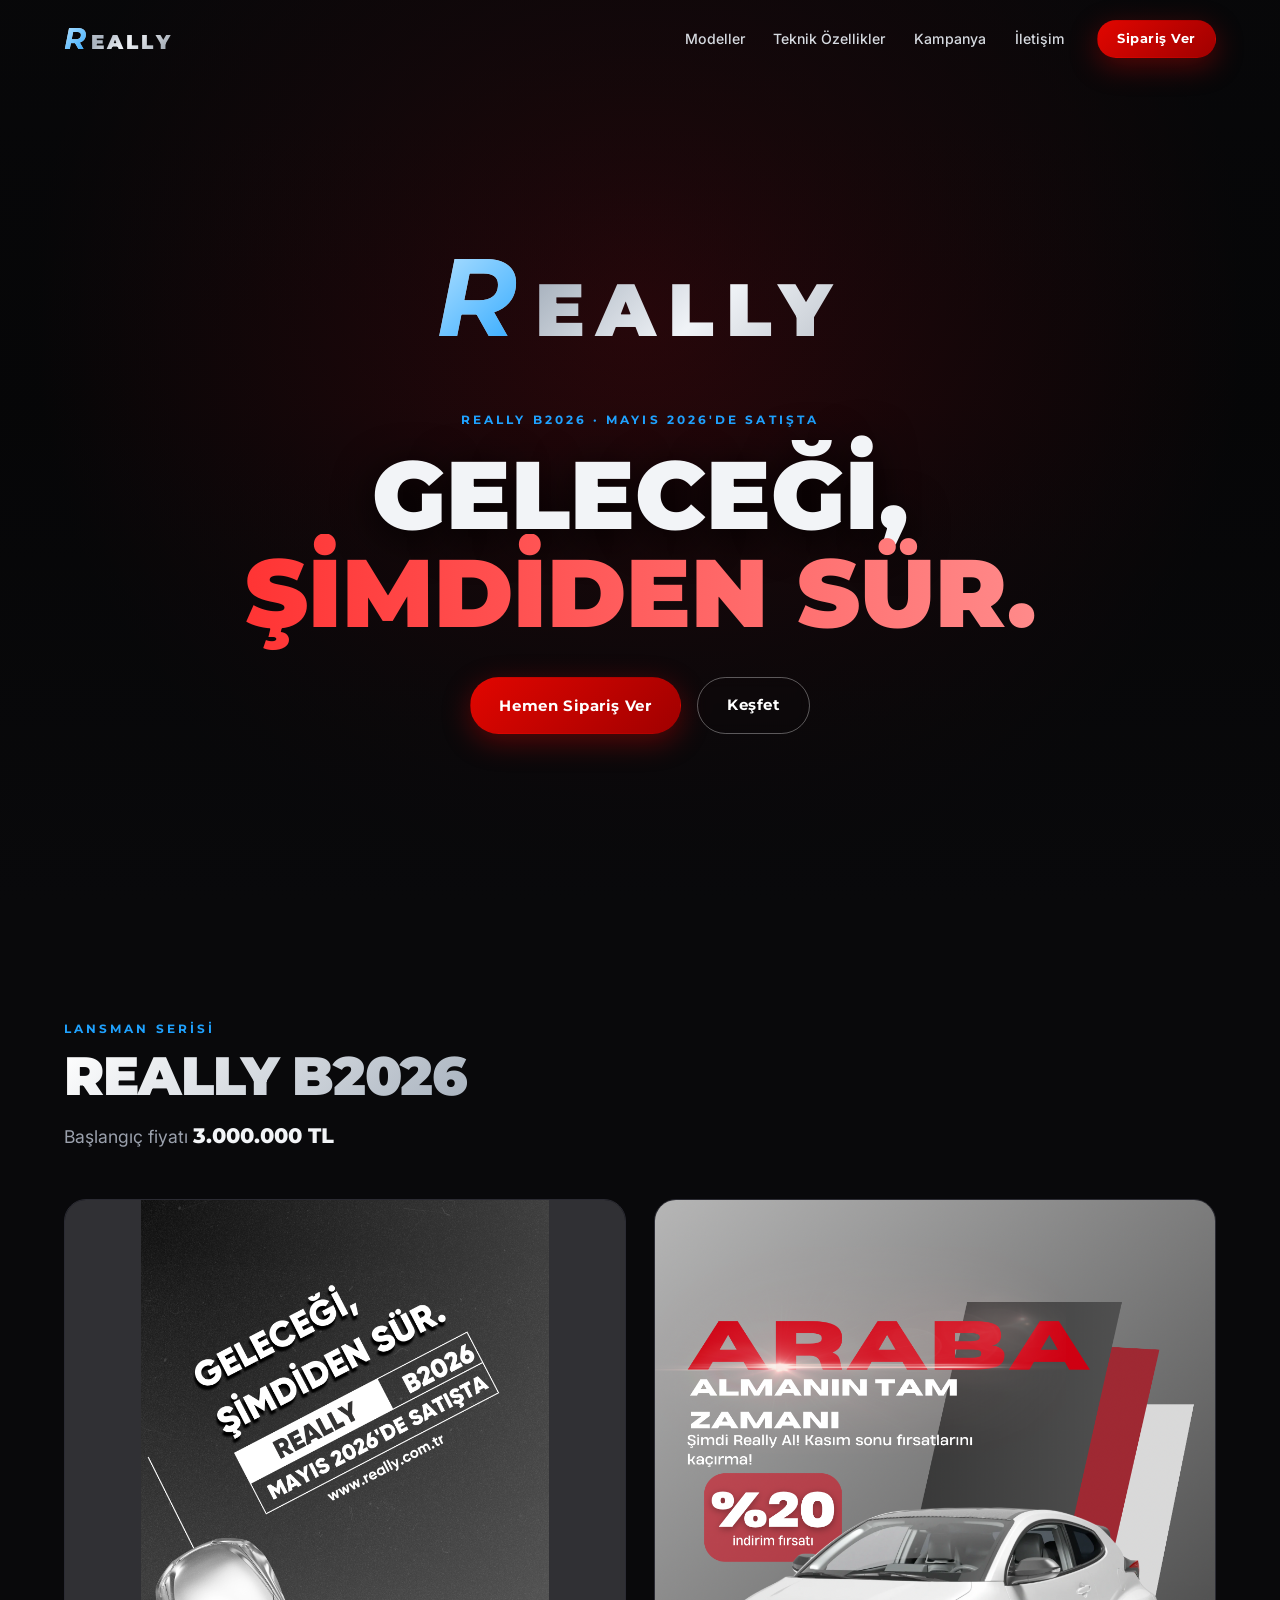
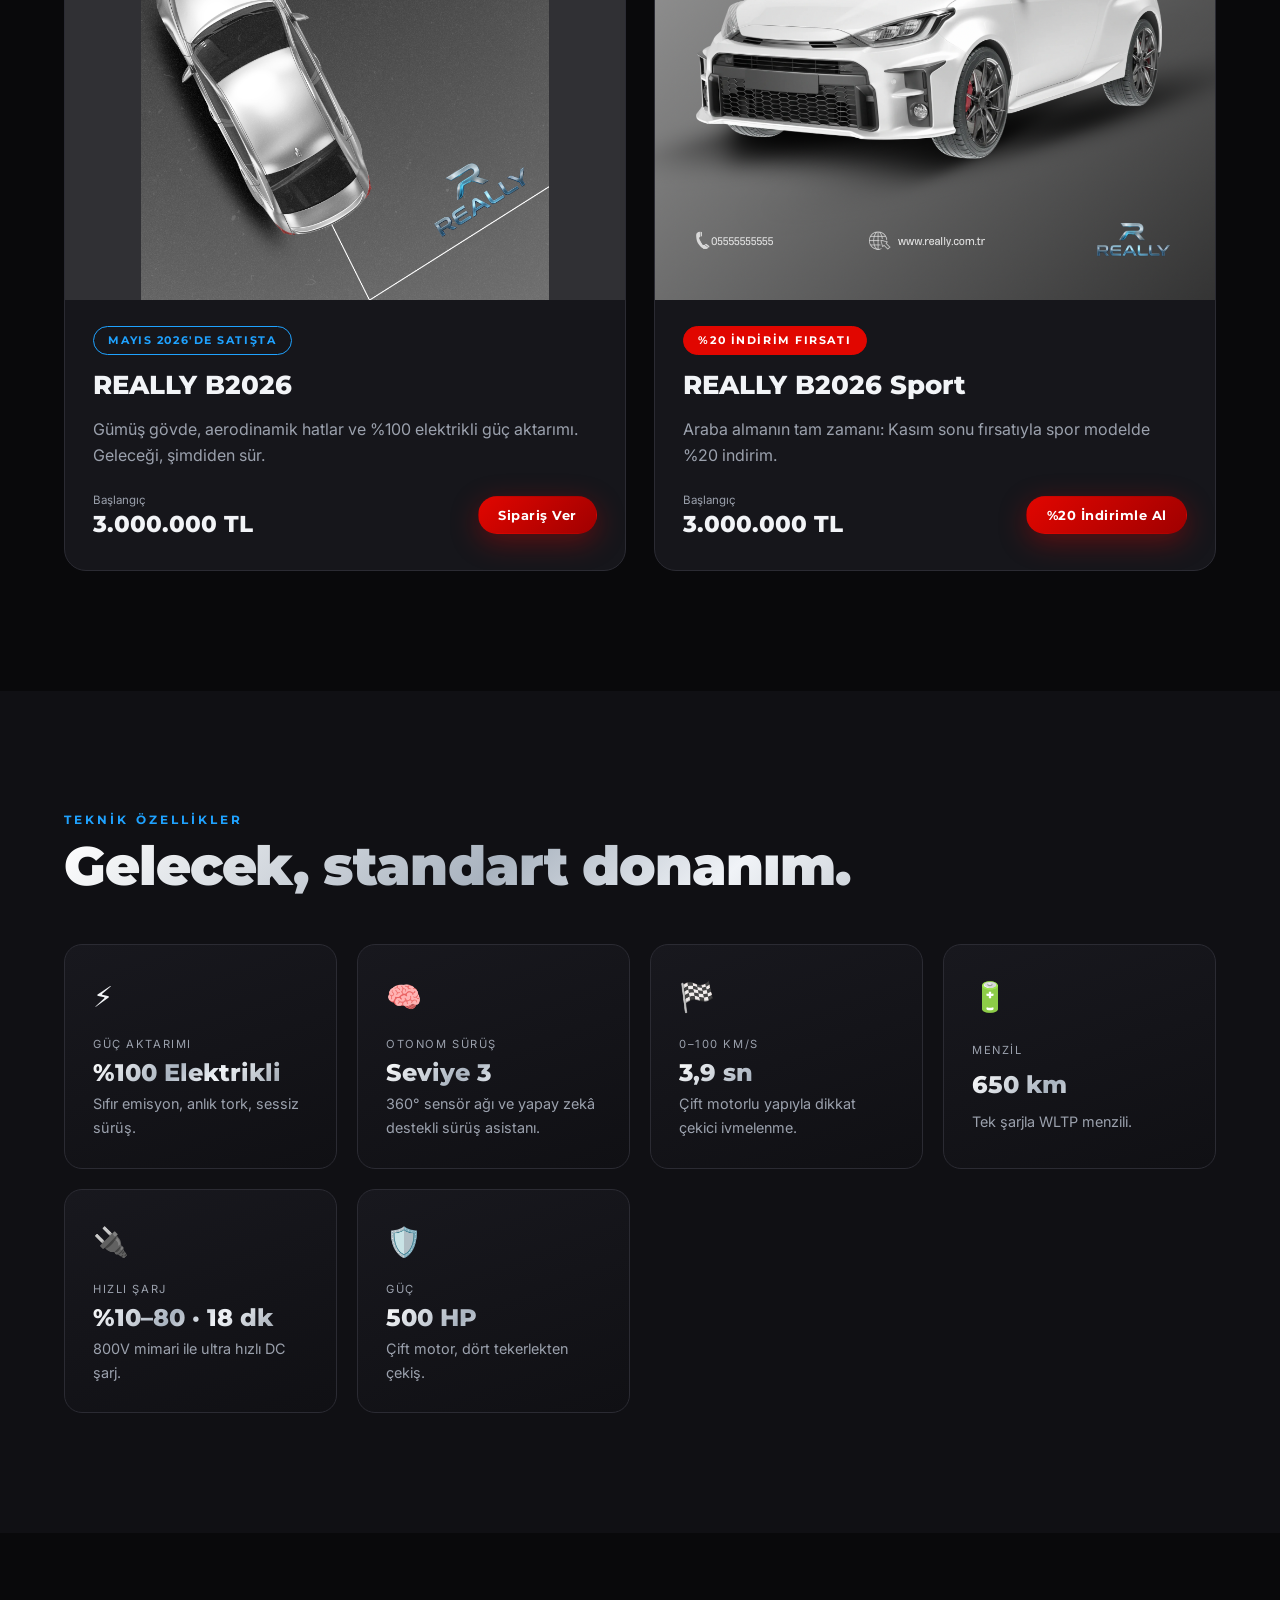
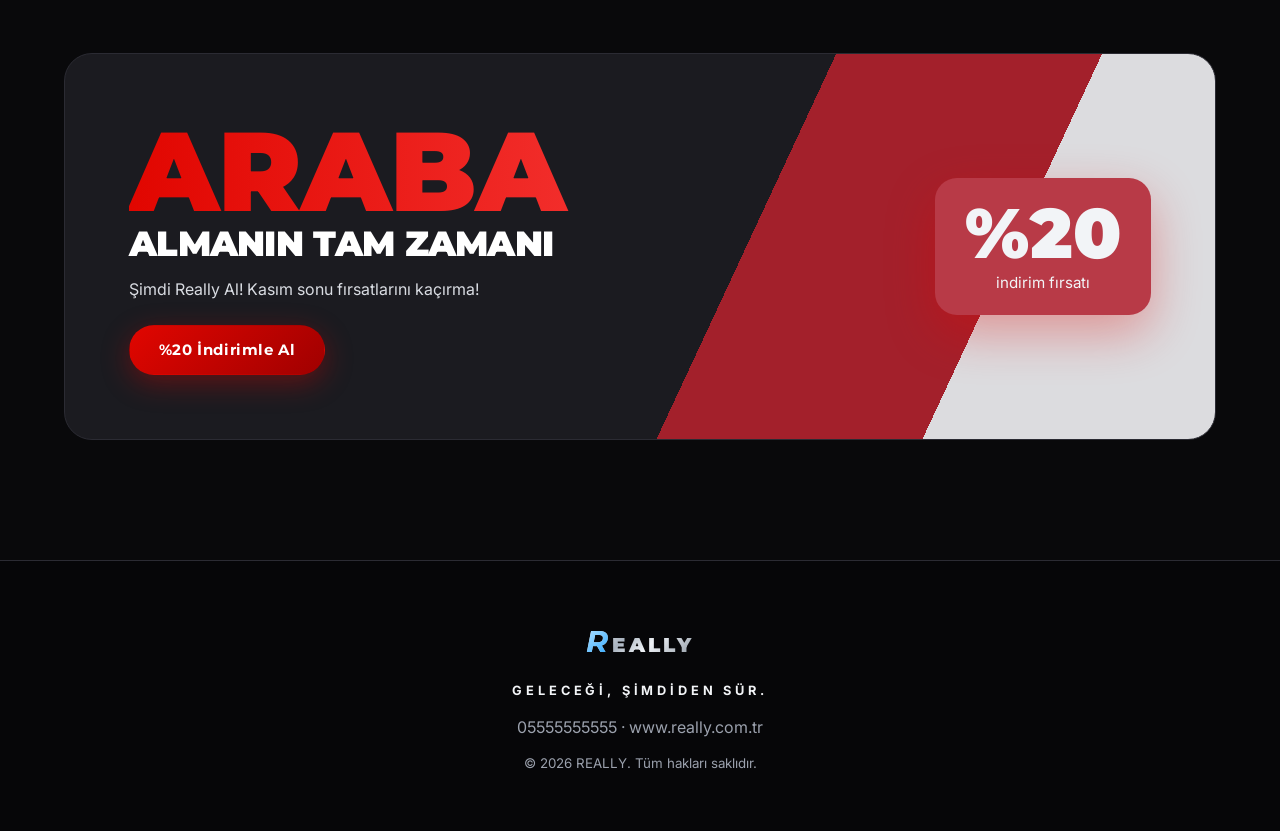
==== commit ad9ff4d0: "Add files via upload" ====
--- a/index.html
+++ b/index.html
@@ -1,73 +1,94 @@
 <!DOCTYPE html>
 <html lang="tr">
 <head>
-<meta charset="UTF-8">
-<meta name="viewport" content="width=device-width, initial-scale=1">
-<title>LGS Matematik | Soru ve Çözüm Platformu</title>
+<meta charset="utf-8">
+<meta name="viewport" content="width=device-width,initial-scale=1">
+<title>REALLY B2026 — Geleceği, Şimdiden Sür.</title>
+<meta name="description" content="REALLY B2026: %100 elektrikli, otonom sürüş. 3.000.000 TL'den başlayan fiyatla şimdi sipariş ver.">
 <link rel="preconnect" href="https://fonts.googleapis.com">
 <link rel="preconnect" href="https://fonts.gstatic.com" crossorigin>
-<link href="https://fonts.googleapis.com/css2?family=Lexend:wght@400;600;800&display=swap" rel="stylesheet">
+<link rel="stylesheet" href="https://fonts.googleapis.com/css2?family=Inter:wght@400;500;600&family=Montserrat:wght@700;800;900&display=swap">
 <link rel="stylesheet" href="style.css">
+<link rel="stylesheet" href="components.css">
 </head>
 <body>
+<header class="nav" id="nav">
+  <a class="brand" href="#top"><img data-logo src="logo.png" alt="REALLY"></a>
+  <nav id="menu"><a href="#modeller">Modeller</a><a href="#ozellikler">Teknik Özellikler</a><a href="#kampanya">Kampanya</a><a href="#iletisim">İletişim</a></nav>
+  <button class="btn btn-red btn-sm" data-order>Sipariş Ver</button>
+  <button class="burger" id="burger" aria-label="Menü" aria-expanded="false"><span></span><span></span></button>
+</header>
+<main id="top">
+  <section class="hero">
+    <video id="heroVideo" src="hero-video.mp4" muted loop playsinline autoplay preload="auto"></video>
+    <div class="hero-shade"></div>
+    <div class="hero-inner">
+      <img data-logo class="hero-logo" src="logo.png" alt="REALLY">
+      <p class="eyebrow">REALLY B2026 · MAYIS 2026'DE SATIŞTA</p>
+      <h1>GELECEĞİ,<br><span>ŞİMDİDEN SÜR.</span></h1>
+      <div class="cta"><button class="btn btn-red" data-order>Hemen Sipariş Ver</button><a class="btn btn-ghost" href="#modeller">Keşfet</a></div>
+    </div>
+  </section>
+  <section class="section" id="modeller"><div class="wrap">
+    <p class="eyebrow reveal">Lansman Serisi</p><h2 class="reveal">REALLY B2026</h2>
+    <p class="lead reveal">Başlangıç fiyatı <strong id="basePrice"></strong></p>
+    <div class="grid-models" id="models"></div>
+  </div></section>
+  <section class="section alt" id="ozellikler"><div class="wrap">
+    <p class="eyebrow reveal">Teknik Özellikler</p><h2 class="reveal">Gelecek, standart donanım.</h2>
+    <div class="grid-specs" id="specs"></div>
+  </div></section>
+  <section class="section" id="kampanya"><div class="wrap promo reveal">
+    <div>
+      <h2 class="promo-t"><span>ARABA</span>ALMANIN TAM ZAMANI</h2>
+      <p>Şimdi Really Al! Kasım sonu fırsatlarını kaçırma!</p>
+      <button class="btn btn-red" data-order data-model="b2026-sport" data-coupon="KASIM20">%20 İndirimle Al</button>
+    </div>
+    <div class="pill"><b>%20</b><span>indirim fırsatı</span></div>
+  </div></section>
+</main>
+<footer id="iletisim"><div class="foot">
+  <img data-logo src="logo.png" alt="REALLY">
+  <p>GELECEĞİ, ŞİMDİDEN SÜR.</p>
+  <p><a href="tel:05555555555">05555555555</a> · <a href="https://www.really.com.tr">www.really.com.tr</a></p>
+  <small>© 2026 REALLY. Tüm hakları saklıdır.</small>
+</div></footer>
 
-<!-- 1) Giriş ve rol seçimi -->
-<section id="loginView" class="login">
-  <div class="login-card">
-    <div class="logo">∑</div>
-    <h1>LGS Matematik</h1>
-    <p class="lead">8. sınıf soru ve çözüm platformu</p>
-    <div class="roles" id="roleBox">
-      <button type="button" class="role active" data-role="Öğrenci">🎓 Öğrenci</button>
-      <button type="button" class="role" data-role="Öğretmen">👩‍🏫 Öğretmen</button>
+<div class="modal" id="orderModal" hidden>
+ <div class="panel" role="dialog" aria-modal="true" aria-labelledby="oTitle" tabindex="-1">
+  <button class="x" data-close aria-label="Kapat">&times;</button>
+  <div class="view" id="formView">
+   <aside class="o-side">
+    <img id="oImg" alt="">
+    <h3 id="oTitle"></h3>
+    <div class="swatches" id="swatches"></div>
+    <div class="sum">
+     <div><span>Taban fiyat</span><b id="pBase"></b></div>
+     <div class="disc" id="rowDisc" hidden><span id="dLabel"></span><b id="pDisc"></b></div>
+     <div class="total"><span>Toplam</span><b id="pTotal"></b></div>
     </div>
-    <form id="loginForm" novalidate>
-      <h3 id="formTitle">Öğrenci bilgileri</h3>
-      <label>Ad<input id="firstName" autocomplete="given-name" placeholder="Adın"></label>
-      <label>Soyad<input id="lastName" autocomplete="family-name" placeholder="Soyadın"></label>
-      <p class="error" id="loginError" hidden></p>
-      <button class="btn primary" type="submit">Platforma gir</button>
-    </form>
+   </aside>
+   <form class="o-form" id="orderForm" novalidate>
+    <div class="cp"><label for="coupon">Kupon Kodu Gir</label>
+     <div class="row"><input id="coupon" placeholder="Örn: KASIM20" autocomplete="off" spellcheck="false"><button type="button" class="btn btn-ghost btn-sm" id="applyCoupon">Uygula</button></div>
+     <small id="couponMsg"></small></div>
+    <label>Ad Soyad<input name="name" autocomplete="name" placeholder="Ad Soyad"></label>
+    <label>Telefon<input name="phone" inputmode="numeric" maxlength="11" autocomplete="tel" placeholder="05555555555"></label>
+    <label>E-posta<input name="email" type="email" autocomplete="email" placeholder="ornek@mail.com"></label>
+    <label>Teslimat Şehri<select name="city"></select></label>
+    <button class="btn btn-red btn-block" type="submit">Siparişi Onayla</button>
+   </form>
   </div>
-</section>
+  <div class="done" id="doneView" hidden></div>
+ </div>
+</div>
+<div class="lightbox" id="lightbox" hidden><img alt=""></div>
+<div class="toasts" id="toasts" aria-live="polite"></div>
+<canvas id="confetti"></canvas>
 
-<!-- 2) Ana panel -->
-<div id="appView" hidden>
-  <header class="topbar">
-    <div class="brand"><span>∑</span>LGS Matematik</div>
-    <div class="user">
-      <span id="userName"></span><b id="userRole" class="badge"></b>
-      <button id="logoutBtn" class="btn ghost sm" type="button">Çıkış yap</button>
-    </div>
-  </header>
-
-  <main class="container">
-    <section class="panel">
-      <h2>Yeni soru ekle</h2>
-      <form id="questionForm">
-        <div class="grid">
-          <label>Konu başlığı<select id="qTopic" required></select></label>
-          <label>Soru dosyası (JPG, PNG veya PDF)<input type="file" id="qFile" accept=".jpg,.jpeg,.png,application/pdf"></label>
-        </div>
-        <label>Soru metni veya açıklama<textarea id="qText" rows="3" placeholder="Soruyu yaz ya da neyi çözemediğini kısaca anlat"></textarea></label>
-        <div id="qPreview" class="preview"></div>
-        <button class="btn primary" type="submit">Soruyu yayınla</button>
-      </form>
-    </section>
-
-    <section>
-      <div class="list-head">
-        <h2>Sorular <span id="count">0</span></h2>
-        <select id="filterTopic" aria-label="Konuya göre filtrele"></select>
-      </div>
-      <div id="questionList" class="cards"></div>
-    </section>
-  </main>
-</div>
-
-<div id="lightbox" class="lightbox" hidden><img alt="Büyütülmüş görsel"></div>
-<div id="toast" class="toast" role="status"></div>
-
-<script src="script.js"></script>
+<script src="media.js"></script>
+<script src="products.js"></script>
+<script src="checkout.js"></script>
+<script src="main.js"></script>
 </body>
 </html>
--- a/style.css
+++ b/style.css
@@ -1,102 +1,75 @@
-:root{--navy:#081a3b;--navy2:#0d2c63;--blue:#1e5ad8;--teal:#14b8a6;--bg:#eef3fb;--ink:#0f1f3d;--mut:#64748b;--line:#d9e3f4;--sh:0 10px 30px rgba(8,26,59,.09)}
+:root{--bg:#09090b;--bg2:#101014;--card:#16161b;--line:#2b2b33;--txt:#f2f4f7;--mut:#9ba1ad;--red:#e10600;--red2:#ff3434;--blue:#1fa2ff;--chrome:linear-gradient(135deg,#fff,#a9b3bf 38%,#f0f3f7 58%,#7b8693);--pad:clamp(20px,5vw,72px)}
 *{box-sizing:border-box;margin:0;padding:0}
+html{scroll-behavior:smooth;scroll-padding-top:76px}
+body{background:var(--bg);color:var(--txt);font:400 16px/1.65 Inter,system-ui,sans-serif;-webkit-font-smoothing:antialiased;overflow-x:hidden}
+body.lock{overflow:hidden}
 [hidden]{display:none!important}
-body{font-family:"Lexend","Segoe UI",system-ui,sans-serif;color:var(--ink);line-height:1.6;min-height:100vh;
-  /* kareli defter dokusu */
-  background:linear-gradient(rgba(30,90,216,.06) 1px,transparent 1px) 0 0/28px 28px,linear-gradient(90deg,rgba(30,90,216,.06) 1px,transparent 1px) 0 0/28px 28px,var(--bg)}
-button,input,select,textarea{font:inherit;color:inherit}
-label{display:block;font-weight:600;font-size:.88rem;color:var(--navy2)}
-input,select,textarea{width:100%;margin-top:.35rem;padding:.7rem .9rem;border:1.5px solid var(--line);border-radius:12px;background:#fff;transition:.2s}
-input:focus,select:focus,textarea:focus,.btn:focus-visible,.role:focus-visible{outline:0;border-color:var(--teal);box-shadow:0 0 0 4px rgba(20,184,166,.25)}
-textarea{resize:vertical}
-input[type=file]{border-style:dashed;background:#f6faff;cursor:pointer;font-size:.85rem}
-input[type=file]::file-selector-button{margin-right:.8rem;border:0;border-radius:8px;padding:.45rem .8rem;background:var(--navy2);color:#fff;cursor:pointer}
+img,video{max-width:100%;display:block}
+a{color:inherit;text-decoration:none}
+:focus-visible{outline:2px solid var(--blue);outline-offset:3px}
+h1,h2,h3,.btn,.eyebrow,.wordmark{font-family:Montserrat,Inter,sans-serif}
+.reveal{opacity:0;transform:translateY(26px);transition:opacity .8s,transform .8s}
+.reveal.in{opacity:1;transform:none;transition:opacity .8s,transform .35s,border-color .35s,box-shadow .35s}
+.wrap{max-width:1180px;margin:0 auto}
+.section{padding:clamp(64px,10vw,120px) var(--pad)}
+.alt{background:var(--bg2)}
+h2{font-size:clamp(2rem,5vw,3.4rem);font-weight:900;line-height:1.1;letter-spacing:-.02em;background:var(--chrome);-webkit-background-clip:text;background-clip:text;color:transparent;margin:.4rem 0 1rem}
+.eyebrow{font-size:.74rem;font-weight:700;letter-spacing:.26em;color:var(--blue);text-transform:uppercase}
+.lead{color:var(--mut);font-size:1.1rem}.lead strong{color:var(--txt);font:800 1.3rem Montserrat}
 
-.btn{display:inline-flex;align-items:center;justify-content:center;gap:.4rem;border:0;border-radius:12px;padding:.75rem 1.3rem;font-weight:600;cursor:pointer;text-decoration:none;transition:.2s}
-.btn.primary{background:linear-gradient(135deg,var(--teal),var(--blue));color:#fff;box-shadow:0 6px 16px rgba(20,184,166,.35)}
-.btn.primary:hover{transform:translateY(-2px)}
-.btn.ghost{background:rgba(30,90,216,.09);color:var(--blue)}
-.btn.sm{padding:.45rem .85rem;font-size:.85rem}
-.badge{display:inline-block;padding:.1rem .65rem;border-radius:99px;font-size:.74rem;font-weight:600}
-.badge.t{background:#ccfbf1;color:#0f766e}
-.badge.s{background:#dbeafe;color:#1d4ed8}
+.btn{display:inline-flex;align-items:center;justify-content:center;padding:.95rem 1.8rem;border:1px solid transparent;border-radius:999px;font-weight:700;font-size:.92rem;letter-spacing:.04em;cursor:pointer;color:#fff;background:none;transition:transform .2s,box-shadow .2s,border-color .2s,color .2s}
+.btn:hover{transform:translateY(-2px)}
+.btn-red{background:linear-gradient(135deg,var(--red),#a00000);box-shadow:0 8px 28px #e1060059}
+.btn-red:hover{box-shadow:0 12px 38px #ff343480}
+.btn-ghost{border-color:#ffffff55;backdrop-filter:blur(6px)}
+.btn-ghost:hover{border-color:var(--blue);color:var(--blue)}
+.btn-sm{padding:.65rem 1.2rem;font-size:.8rem}.btn-block{width:100%}
 
-/* Giriş */
-.login{position:relative;min-height:100vh;display:grid;place-items:center;padding:1.2rem;overflow:hidden;
-  background:radial-gradient(circle at 15% 10%,rgba(30,90,216,.45),transparent 45%),radial-gradient(circle at 90% 90%,rgba(20,184,166,.35),transparent 45%),linear-gradient(135deg,var(--navy),var(--navy2))}
-.login::after{content:"π  ∑  √  ∞  Δ  ≠";position:absolute;bottom:4%;left:0;right:0;text-align:center;font-size:clamp(2rem,7vw,4.5rem);letter-spacing:.5em;color:rgba(255,255,255,.07);pointer-events:none}
-.login-card{position:relative;z-index:1;width:min(100%,440px);background:#fff;border-radius:24px;padding:2rem 1.7rem;box-shadow:0 30px 70px rgba(0,0,0,.4);text-align:center}
-.logo{width:68px;height:68px;margin:0 auto .8rem;display:grid;place-items:center;border-radius:20px;font-size:2rem;font-weight:800;color:#fff;background:linear-gradient(135deg,var(--teal),var(--blue))}
-.login h1{font-size:1.7rem;color:var(--navy2);font-weight:800}
-.lead{color:var(--mut);font-size:.92rem}
-.roles{display:grid;grid-template-columns:1fr 1fr;gap:.7rem;margin:1.3rem 0 1rem}
-.role{padding:.9rem .5rem;border:2px solid var(--line);border-radius:14px;background:#fff;font-weight:600;cursor:pointer;transition:.2s}
-.role.active{border-color:var(--teal);background:#e8fbf8;color:#0b7a6f}
-#loginForm{text-align:left;display:grid;gap:.9rem}
-#loginForm h3{font-size:.95rem;color:var(--mut);font-weight:600}
-.error{color:#c62828;font-size:.88rem;font-weight:600}
+.nav{position:fixed;inset:0 0 auto;z-index:50;display:flex;align-items:center;gap:2rem;padding:14px var(--pad);border-bottom:1px solid transparent;transition:background .3s,border-color .3s}
+.nav.solid{background:#09090bde;backdrop-filter:blur(14px);border-color:var(--line)}
+.brand{margin-right:auto;display:flex;align-items:center}.brand img{height:42px;width:auto}
+.nav nav{display:flex;gap:1.8rem;font-size:.88rem;font-weight:500;color:#d6dae0}.nav nav a:hover{color:var(--blue)}
+.burger{display:none;background:none;border:0;width:40px;height:40px;cursor:pointer;position:relative}
+.burger span{position:absolute;left:8px;right:8px;height:2px;background:#fff;top:14px;transition:.3s}.burger span+span{top:24px}
+.burger[aria-expanded=true] span{top:19px;transform:rotate(45deg)}.burger[aria-expanded=true] span+span{transform:rotate(-45deg)}
+.wordmark{font-weight:900;letter-spacing:.16em;font-size:1.25rem;background:var(--chrome);-webkit-background-clip:text;background-clip:text;color:transparent}
+.wordmark b{font-size:1.5em;font-style:italic;background:linear-gradient(135deg,#bfe6ff,var(--blue));-webkit-background-clip:text;background-clip:text;color:transparent;margin-right:.05em}
 
-/* Üst bar */
-.topbar{position:sticky;top:0;z-index:20;display:flex;justify-content:space-between;align-items:center;gap:.8rem;flex-wrap:wrap;padding:.8rem clamp(1rem,4vw,2.5rem);background:linear-gradient(90deg,var(--navy),var(--navy2));color:#fff;box-shadow:0 4px 18px rgba(8,26,59,.3)}
-.brand{font-size:1.2rem;font-weight:800;display:flex;align-items:center;gap:.6rem}
-.brand span{display:grid;place-items:center;width:34px;height:34px;border-radius:10px;background:linear-gradient(135deg,var(--teal),var(--blue))}
-.user{display:flex;align-items:center;gap:.6rem;flex-wrap:wrap;font-weight:600}
-.topbar .btn.ghost{background:rgba(255,255,255,.14);color:#fff}
+.hero{position:relative;min-height:100svh;display:grid;place-items:center;text-align:center;overflow:hidden;background:radial-gradient(circle at 50% 35%,#35060a,#050506 70%)}
+.hero video{position:absolute;inset:0;width:100%;height:100%;object-fit:cover}
+video.off,img.off{visibility:hidden}
+.hero-shade{position:absolute;inset:0;background:linear-gradient(180deg,#09090b99,#09090b44 45%,var(--bg))}
+.hero-inner{position:relative;max-width:920px;padding:130px var(--pad) 90px}
+.hero-logo{height:clamp(70px,12vw,118px);width:auto;margin:0 auto 1.6rem;filter:drop-shadow(0 0 26px #1fa2ff77)}
+.hero .wordmark{display:block;font-size:clamp(2.4rem,8vw,4.6rem);margin-bottom:1.4rem}
+.hero h1{font-size:clamp(2.5rem,9vw,6rem);font-weight:900;line-height:1.02;margin:1rem 0 2.2rem;text-shadow:0 8px 40px #000}
+.hero h1 span{background:linear-gradient(90deg,var(--red2),#ff8a8a);-webkit-background-clip:text;background-clip:text;color:transparent;text-shadow:none}
+.cta{display:flex;gap:1rem;justify-content:center;flex-wrap:wrap}
 
-/* Ana alan */
-.container{max-width:1200px;margin:0 auto;padding:1.5rem clamp(1rem,4vw,2rem) 3rem;display:grid;gap:1.8rem}
-.panel,.card{background:#fff;border:1px solid var(--line);border-radius:20px;box-shadow:var(--sh)}
-.panel{padding:1.5rem;border-top:5px solid var(--teal)}
-h2{font-size:1.25rem;color:var(--navy2);margin-bottom:1rem}
-#questionForm{display:grid;gap:1rem}
-.grid{display:grid;grid-template-columns:1fr 1fr;gap:1rem}
-#questionForm .btn{justify-self:start}
-.preview img{max-height:200px;border-radius:12px;border:1px solid var(--line)}
-.list-head{display:flex;justify-content:space-between;align-items:center;gap:1rem;flex-wrap:wrap;margin-bottom:1rem}
-.list-head h2{margin:0}
-.list-head h2 span,.sols h3 span{margin-left:.4rem;padding:.1rem .6rem;border-radius:99px;background:var(--navy2);color:#fff;font-size:.78rem;vertical-align:middle}
-.list-head select{width:auto;min-width:230px;margin:0}
+.grid-models{display:grid;grid-template-columns:repeat(auto-fit,minmax(min(100%,420px),1fr));gap:28px;margin-top:3rem}
+.grid-specs{display:grid;grid-template-columns:repeat(auto-fit,minmax(min(100%,230px),1fr));gap:20px;margin-top:3rem}
+.spec{padding:28px;border:1px solid var(--line);border-radius:18px;background:linear-gradient(160deg,#18181e,#101014);display:grid;gap:.3rem}
+.spec:hover{border-color:var(--blue);transform:translateY(-4px)}
+.spec i{font-size:1.8rem;font-style:normal}
+.spec small{color:var(--mut);letter-spacing:.14em;text-transform:uppercase;font-size:.7rem;margin-top:.6rem}
+.spec strong{font:800 1.5rem Montserrat;background:var(--chrome);-webkit-background-clip:text;background-clip:text;color:transparent}
+.spec p{color:var(--mut);font-size:.9rem}
 
-/* Soru kartları */
-.cards{display:grid;grid-template-columns:repeat(auto-fill,minmax(min(100%,430px),1fr));gap:1.3rem;align-items:start}
-.card{padding:1.2rem;display:grid;gap:.8rem}
-.c-head{display:flex;gap:.8rem;align-items:center}
-.avatar{flex:none;width:44px;height:44px;border-radius:50%;display:grid;place-items:center;font-weight:800;color:#fff;background:linear-gradient(135deg,var(--blue),var(--teal))}
-.sub{display:flex;gap:.5rem;align-items:center;flex-wrap:wrap}
-time{font-size:.78rem;color:var(--mut)}
-.chip{justify-self:start;padding:.3rem .85rem;border-radius:99px;font-size:.82rem;font-weight:600;background:#e0f2fe;color:var(--navy2);border:1px solid #bde6e1}
-.qimg,.sol img{width:100%;max-height:340px;object-fit:contain;background:#f1f5fb;border:1px solid var(--line);border-radius:14px;cursor:zoom-in}
-.pdf{display:flex;align-items:center;gap:.7rem;flex-wrap:wrap;padding:.8rem;border:1.5px dashed var(--teal);border-radius:14px;background:#f0fdfa}
-.pdf>span{font-size:1.8rem}
-.pdf>div{flex:1;min-width:120px;display:grid;word-break:break-all}
-.pdf small{color:var(--mut)}
+.promo{display:grid;grid-template-columns:1fr auto;gap:2rem;align-items:center;padding:clamp(28px,6vw,64px);border-radius:28px;border:1px solid var(--line);background:linear-gradient(115deg,#1b1b20 0 58%,#a3202b 58% 78%,#dcdcdf 78%);overflow:hidden}
+.promo-t{background:none;color:#fff;font-size:clamp(1.3rem,3.4vw,2.2rem);margin:0 0 .8rem}
+.promo-t span{display:block;font-size:clamp(3rem,12vw,7rem);line-height:.95;background:linear-gradient(90deg,#e10600,#ff4b4b);-webkit-background-clip:text;background-clip:text;color:transparent}
+.promo p{margin-bottom:1.4rem;color:#d9dce2}
+.pill{background:#b83a47;padding:20px 30px;border-radius:22px;text-align:center;box-shadow:0 18px 50px #e1060055}
+.pill b{display:block;font:900 clamp(2.6rem,7vw,4.4rem)/1 Montserrat}.pill span{font-size:.95rem}
 
-/* Çözümler */
-.sols{border-top:2px solid var(--line);padding-top:.9rem;display:grid;gap:.8rem}
-.sols h3{font-size:1rem;color:var(--navy2)}
-.sol-list{display:grid;gap:.7rem}
-.sol{padding:.8rem;border-radius:14px;background:#f5f9ff;border-left:4px solid var(--blue);display:grid;gap:.5rem}
-.sol.t{border-left-color:var(--teal);background:#f0fdfa}
-.meta{display:flex;gap:.5rem;align-items:center;flex-wrap:wrap}
-.empty-s{color:var(--mut);font-size:.9rem}
-.sol-form{display:grid;gap:.6rem;padding:.8rem;border-radius:14px;background:#f8fbff;border:1px solid var(--line)}
-.sol-form textarea{margin:0}
-.row{display:flex;gap:.6rem;align-items:center;flex-wrap:wrap}
-.file-btn{display:inline-flex;margin:0;padding:.45rem .85rem;border-radius:10px;background:#d9f7f3;color:#0b7a6f;cursor:pointer;font-size:.85rem}
-.fname{flex:1;min-width:0;font-size:.8rem;color:var(--mut);overflow:hidden;text-overflow:ellipsis;white-space:nowrap}
-.empty{grid-column:1/-1;text-align:center;padding:3rem 1rem;color:var(--mut);background:#fff;border:2px dashed var(--line);border-radius:20px}
+footer{border-top:1px solid var(--line);padding:56px var(--pad);text-align:center;background:#060608}
+.foot{display:grid;gap:.8rem;justify-items:center;color:var(--mut)}.foot img{height:56px;width:auto}.foot a:hover{color:var(--blue)}
+.foot p:first-of-type{letter-spacing:.3em;font-weight:700;color:var(--txt);font-size:.8rem}
 
-/* Büyütme ve bildirim */
-.lightbox{position:fixed;inset:0;z-index:50;display:grid;place-items:center;padding:1rem;background:rgba(5,12,30,.9);cursor:zoom-out}
-.lightbox img{max-width:96vw;max-height:92vh;border-radius:12px;background:#fff}
-.toast{position:fixed;left:50%;bottom:24px;z-index:60;transform:translate(-50%,30px);opacity:0;pointer-events:none;padding:.8rem 1.3rem;border-radius:12px;background:var(--navy2);color:#fff;font-weight:600;max-width:92vw;text-align:center;transition:.3s}
-.toast.show{opacity:1;transform:translate(-50%,0)}
-.toast.bad{background:#c62828}
-
-@media(max-width:700px){
-  .grid,.cards{grid-template-columns:1fr}
-  .list-head select{width:100%}
-  .user{width:100%;justify-content:space-between}
-  .panel{padding:1.1rem}
+@media(max-width:820px){
+ .nav{gap:1rem}.nav>.btn{display:none}.burger{display:block}
+ .nav nav{position:fixed;inset:70px 0 auto;flex-direction:column;gap:0;background:#09090bf7;border-bottom:1px solid var(--line);transform:translateY(-140%);transition:transform .35s;padding:10px var(--pad) 20px}
+ .nav nav.open{transform:none}.nav nav a{padding:14px 0;border-bottom:1px solid var(--line);font-size:1rem}
+ .promo{grid-template-columns:1fr;background:linear-gradient(160deg,#1b1b20 60%,#4a0f16)}
 }
-@media(prefers-reduced-motion:reduce){*{transition:none!important}}
+@media(prefers-reduced-motion:reduce){html{scroll-behavior:auto}.reveal{opacity:1;transform:none;transition:none}*{animation:none!important}}
--- a/components.css
+++ b/components.css
@@ -0,0 +1,54 @@
+.card{background:var(--card);border:1px solid var(--line);border-radius:22px;overflow:hidden;transition:transform .35s,border-color .35s,box-shadow .35s}
+.card:hover{transform:translateY(-6px);border-color:#1fa2ff77;box-shadow:0 26px 70px #000a}
+.card-img{aspect-ratio:4/5;background:#303034;overflow:hidden}
+.card-img img{width:100%;height:100%;object-fit:contain;cursor:zoom-in;transition:transform .7s}
+.card:hover .card-img img{transform:scale(1.04)}
+.card-body{padding:26px 28px 30px;display:grid;gap:.6rem}
+.card h3{font-size:1.6rem;font-weight:800}.card p{color:var(--mut)}
+.badge{justify-self:start;font:700 .7rem Montserrat;letter-spacing:.14em;text-transform:uppercase;padding:.4rem .9rem;border:1px solid var(--blue);border-radius:99px;color:var(--blue)}
+.badge.hot{background:var(--red);border-color:var(--red);color:#fff;animation:pulse 2s infinite}
+.card-foot{display:flex;justify-content:space-between;align-items:center;gap:1rem;margin-top:.8rem}
+.card-foot small{display:block;color:var(--mut);font-size:.72rem}.card-foot b{font:800 1.45rem Montserrat}
+
+.modal{position:fixed;inset:0;z-index:100;display:grid;place-items:center;padding:16px;background:#000c;backdrop-filter:blur(8px);animation:fade .25s}
+.panel{position:relative;width:min(960px,100%);max-height:92vh;overflow:auto;background:linear-gradient(160deg,#1b1b21,#0d0d11);border:1px solid var(--line);border-radius:26px;box-shadow:0 40px 120px #000;animation:rise .35s;outline:0}
+.x{position:absolute;top:14px;right:16px;z-index:2;width:40px;height:40px;border-radius:50%;border:1px solid var(--line);background:#0d0d11;color:#fff;font-size:1.5rem;cursor:pointer}
+.x:hover{border-color:var(--red);color:var(--red2)}
+.view{display:grid;grid-template-columns:5fr 6fr}
+.o-side{padding:32px 28px;background:#0a0a0d;border-right:1px solid var(--line);display:grid;gap:1rem;align-content:start}
+.o-side img{width:100%;aspect-ratio:4/3;object-fit:contain;background:#303034;border-radius:14px}
+.o-side h3{font-size:1.5rem;font-weight:800}
+.swatches{display:flex;align-items:center;gap:.6rem;flex-wrap:wrap;color:var(--mut);font-size:.82rem}.swatches em{font-style:normal;color:var(--txt)}
+.sw{width:28px;height:28px;border-radius:50%;border:2px solid #0a0a0d;outline:1px solid #ffffff44;cursor:pointer}.sw[aria-pressed=true]{outline:2px solid var(--blue)}
+.sum{display:grid;gap:.7rem;border-top:1px solid var(--line);padding-top:1rem}
+.sum>div{display:flex;justify-content:space-between;gap:1rem;color:var(--mut)}
+.sum b{color:var(--txt);font-variant-numeric:tabular-nums}.sum .disc b{color:#3ddc84}
+.sum .total{border-top:1px dashed var(--line);padding-top:.9rem;align-items:center;color:var(--txt)}
+.sum .total b{font:900 1.7rem Montserrat;transform-origin:right}
+.pop{animation:pop .5s}
+.o-form{padding:40px 32px 32px;display:grid;gap:1rem;align-content:start}
+.o-form label,.cp{display:grid;gap:.4rem;font-size:.82rem;font-weight:600;color:var(--mut)}
+.o-form input,.o-form select{width:100%;padding:.85rem 1rem;border-radius:12px;border:1px solid var(--line);background:#101015;color:var(--txt);font:inherit;font-size:.95rem;outline:0;transition:.2s}
+.o-form input:focus,.o-form select:focus{border-color:var(--blue);box-shadow:0 0 0 3px #1fa2ff33}
+.o-form .bad{border-color:#ff5c5c}
+.row{display:flex;gap:.6rem}.row .btn{flex:none}
+.e,#couponMsg.err{color:#ff7b7b;font-size:.76rem}#couponMsg.ok{color:#3ddc84}
+
+.done{padding:48px 32px;display:grid;gap:1rem;justify-items:center;text-align:center}
+.check{width:72px;height:72px;border-radius:50%;display:grid;place-items:center;font-size:2.2rem;background:linear-gradient(135deg,#1fa2ff,#0a5fb0);box-shadow:0 0 50px #1fa2ff66;animation:pop .6s}
+.done h3{font-size:1.8rem;font-weight:900}.done p{color:var(--mut)}
+.ticket{width:min(460px,100%);display:grid;gap:.6rem;padding:22px;border:1px dashed #5a5a66;border-radius:18px;background:#0d0d11;text-align:left}
+.ticket>div{display:flex;justify-content:space-between;gap:1rem;color:var(--mut);font-size:.9rem}.ticket b{color:var(--txt);text-align:right}
+.ticket .total{border-top:1px dashed #5a5a66;padding-top:.8rem;color:var(--txt)}.ticket .total b{font:900 1.4rem Montserrat;color:#3ddc84}
+
+.toasts{position:fixed;right:16px;bottom:16px;z-index:200;display:grid;gap:10px}
+.toast{background:#17171c;border:1px solid var(--blue);border-left:4px solid var(--red);padding:.9rem 1.2rem;border-radius:12px;box-shadow:0 14px 40px #000a;animation:rise .3s}
+#confetti{position:fixed;inset:0;z-index:300;pointer-events:none;display:none}
+.lightbox{position:fixed;inset:0;z-index:250;display:grid;place-items:center;padding:20px;background:#000e;cursor:zoom-out;animation:fade .25s}
+.lightbox img{max-width:94vw;max-height:92vh;object-fit:contain;border-radius:12px}
+
+@keyframes fade{from{opacity:0}}
+@keyframes rise{from{opacity:0;transform:translateY(24px) scale(.98)}}
+@keyframes pop{40%{transform:scale(1.1)}}
+@keyframes pulse{50%{box-shadow:0 0 0 8px #e1060033}}
+@media(max-width:760px){.view{grid-template-columns:1fr}.o-side{border-right:0;border-bottom:1px solid var(--line);padding:24px 20px}.o-side img{display:none}.o-side h3{padding-right:44px}.o-form{padding:24px 20px}}
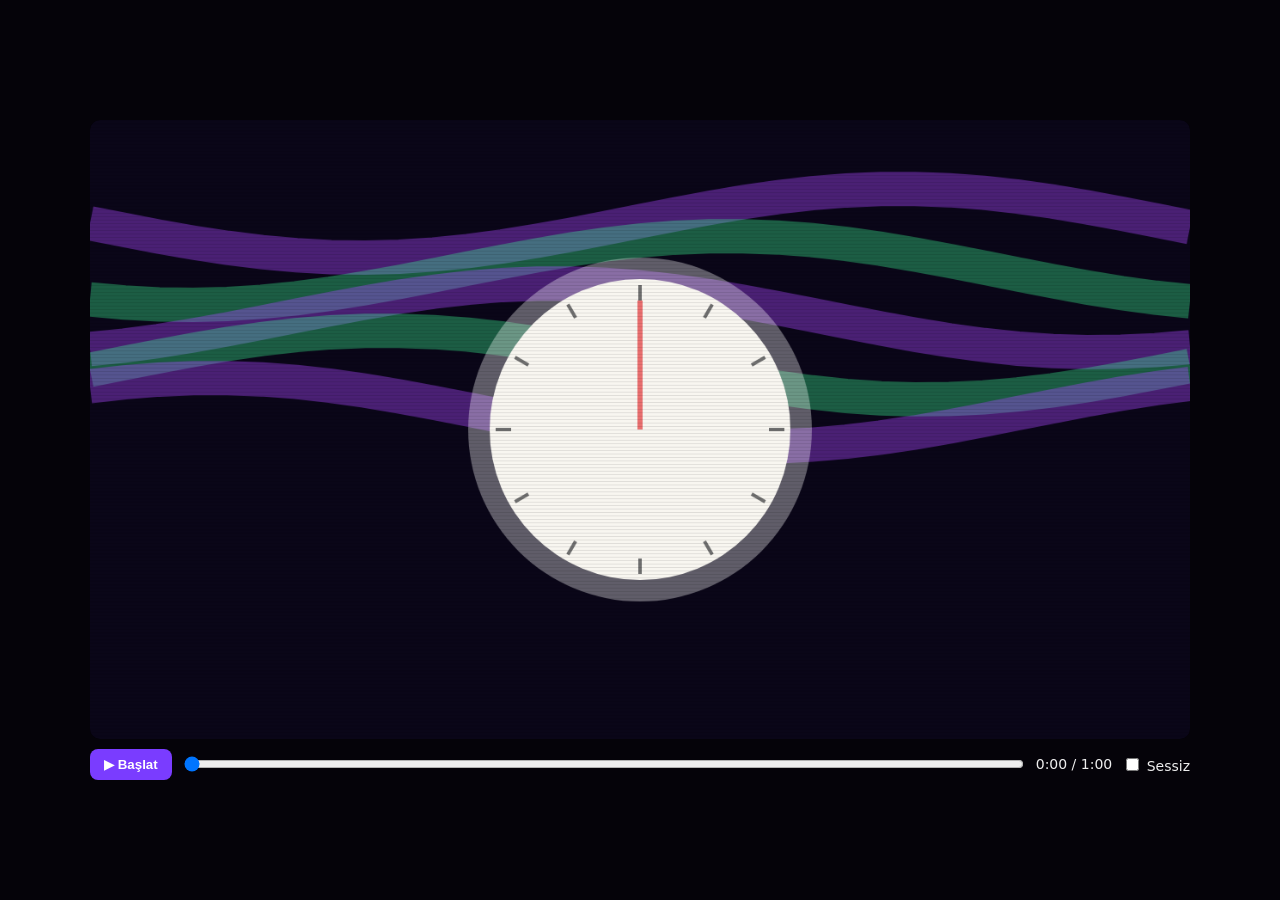
==== commit 883fd329: "index.html" ====
--- a/index.html
+++ b/index.html
@@ -1,94 +1,92 @@
-<!DOCTYPE html>
-<html lang="tr">
-<head>
-<meta charset="utf-8">
-<meta name="viewport" content="width=device-width,initial-scale=1">
-<title>REALLY B2026 — Geleceği, Şimdiden Sür.</title>
-<meta name="description" content="REALLY B2026: %100 elektrikli, otonom sürüş. 3.000.000 TL'den başlayan fiyatla şimdi sipariş ver.">
-<link rel="preconnect" href="https://fonts.googleapis.com">
-<link rel="preconnect" href="https://fonts.gstatic.com" crossorigin>
-<link rel="stylesheet" href="https://fonts.googleapis.com/css2?family=Inter:wght@400;500;600&family=Montserrat:wght@700;800;900&display=swap">
-<link rel="stylesheet" href="style.css">
-<link rel="stylesheet" href="components.css">
-</head>
-<body>
-<header class="nav" id="nav">
-  <a class="brand" href="#top"><img data-logo src="logo.png" alt="REALLY"></a>
-  <nav id="menu"><a href="#modeller">Modeller</a><a href="#ozellikler">Teknik Özellikler</a><a href="#kampanya">Kampanya</a><a href="#iletisim">İletişim</a></nav>
-  <button class="btn btn-red btn-sm" data-order>Sipariş Ver</button>
-  <button class="burger" id="burger" aria-label="Menü" aria-expanded="false"><span></span><span></span></button>
-</header>
-<main id="top">
-  <section class="hero">
-    <video id="heroVideo" src="hero-video.mp4" muted loop playsinline autoplay preload="auto"></video>
-    <div class="hero-shade"></div>
-    <div class="hero-inner">
-      <img data-logo class="hero-logo" src="logo.png" alt="REALLY">
-      <p class="eyebrow">REALLY B2026 · MAYIS 2026'DE SATIŞTA</p>
-      <h1>GELECEĞİ,<br><span>ŞİMDİDEN SÜR.</span></h1>
-      <div class="cta"><button class="btn btn-red" data-order>Hemen Sipariş Ver</button><a class="btn btn-ghost" href="#modeller">Keşfet</a></div>
-    </div>
-  </section>
-  <section class="section" id="modeller"><div class="wrap">
-    <p class="eyebrow reveal">Lansman Serisi</p><h2 class="reveal">REALLY B2026</h2>
-    <p class="lead reveal">Başlangıç fiyatı <strong id="basePrice"></strong></p>
-    <div class="grid-models" id="models"></div>
-  </div></section>
-  <section class="section alt" id="ozellikler"><div class="wrap">
-    <p class="eyebrow reveal">Teknik Özellikler</p><h2 class="reveal">Gelecek, standart donanım.</h2>
-    <div class="grid-specs" id="specs"></div>
-  </div></section>
-  <section class="section" id="kampanya"><div class="wrap promo reveal">
-    <div>
-      <h2 class="promo-t"><span>ARABA</span>ALMANIN TAM ZAMANI</h2>
-      <p>Şimdi Really Al! Kasım sonu fırsatlarını kaçırma!</p>
-      <button class="btn btn-red" data-order data-model="b2026-sport" data-coupon="KASIM20">%20 İndirimle Al</button>
-    </div>
-    <div class="pill"><b>%20</b><span>indirim fırsatı</span></div>
-  </div></section>
-</main>
-<footer id="iletisim"><div class="foot">
-  <img data-logo src="logo.png" alt="REALLY">
-  <p>GELECEĞİ, ŞİMDİDEN SÜR.</p>
-  <p><a href="tel:05555555555">05555555555</a> · <a href="https://www.really.com.tr">www.really.com.tr</a></p>
-  <small>© 2026 REALLY. Tüm hakları saklıdır.</small>
-</div></footer>
-
-<div class="modal" id="orderModal" hidden>
- <div class="panel" role="dialog" aria-modal="true" aria-labelledby="oTitle" tabindex="-1">
-  <button class="x" data-close aria-label="Kapat">&times;</button>
-  <div class="view" id="formView">
-   <aside class="o-side">
-    <img id="oImg" alt="">
-    <h3 id="oTitle"></h3>
-    <div class="swatches" id="swatches"></div>
-    <div class="sum">
-     <div><span>Taban fiyat</span><b id="pBase"></b></div>
-     <div class="disc" id="rowDisc" hidden><span id="dLabel"></span><b id="pDisc"></b></div>
-     <div class="total"><span>Toplam</span><b id="pTotal"></b></div>
-    </div>
-   </aside>
-   <form class="o-form" id="orderForm" novalidate>
-    <div class="cp"><label for="coupon">Kupon Kodu Gir</label>
-     <div class="row"><input id="coupon" placeholder="Örn: KASIM20" autocomplete="off" spellcheck="false"><button type="button" class="btn btn-ghost btn-sm" id="applyCoupon">Uygula</button></div>
-     <small id="couponMsg"></small></div>
-    <label>Ad Soyad<input name="name" autocomplete="name" placeholder="Ad Soyad"></label>
-    <label>Telefon<input name="phone" inputmode="numeric" maxlength="11" autocomplete="tel" placeholder="05555555555"></label>
-    <label>E-posta<input name="email" type="email" autocomplete="email" placeholder="ornek@mail.com"></label>
-    <label>Teslimat Şehri<select name="city"></select></label>
-    <button class="btn btn-red btn-block" type="submit">Siparişi Onayla</button>
-   </form>
-  </div>
-  <div class="done" id="doneView" hidden></div>
- </div>
-</div>
-<div class="lightbox" id="lightbox" hidden><img alt=""></div>
-<div class="toasts" id="toasts" aria-live="polite"></div>
-<canvas id="confetti"></canvas>
-
-<script src="media.js"></script>
-<script src="products.js"></script>
-<script src="checkout.js"></script>
-<script src="main.js"></script>
-</body>
-</html>
+<!DOCTYPE html><html lang="tr"><head><meta charset="utf-8"><meta name="viewport" content="width=device-width,initial-scale=1,viewport-fit=cover"><title>Saniye Başı Yayın</title>
+<style>
+:root{box-sizing:border-box;padding-top:env(safe-area-inset-top,0px);padding-bottom:env(safe-area-inset-bottom,0px)}
+html,body{margin:0;background:#050309;color:#eee;font-family:system-ui,Segoe UI,Arial,sans-serif}
+body{min-height:100vh;display:flex;flex-direction:column;align-items:center;justify-content:center;gap:10px}
+#st{position:relative;width:min(98vw,1100px)}
+canvas{width:100%;height:auto;display:block;border-radius:10px;background:#000;cursor:pointer}
+#sub{position:absolute;left:4%;right:4%;bottom:4%;text-align:center;font-weight:700;font-size:clamp(12px,2.2vw,22px);color:#fff;text-shadow:0 0 6px #000,0 0 3px #000}
+#ctl{display:flex;gap:10px;align-items:center;width:min(98vw,1100px);font-size:14px}
+button{background:#7a3cff;color:#fff;border:0;border-radius:8px;padding:8px 14px;font-weight:700;cursor:pointer}
+input[type=range]{flex:1}
+</style></head><body>
+<div id="st"><canvas id="c" width="1280" height="720"></canvas><div id="sub"></div></div>
+<div id="ctl"><button id="b">▶ Başlat</button><input id="r" type="range" min="0" max="60" step="0.1" value="0"><span id="tm">0:00 / 1:00</span><label><input id="m" type="checkbox"> Sessiz</label></div>
+<script>
+const c=document.getElementById("c"),g=c.getContext("2d"),W=1280,H=720;
+const R=i=>{const x=Math.sin(i*127.1+311.7)*43758.5;return x-Math.floor(x)};
+let t=0,playing=false,last=0,lc=-1;
+const cues=[[0.5,9.5,"Tik-tak... Tik-tak... Unutun o eski günleri. Yaşadığımız bu evrende artık zaman saatlerle değil... kurulan televizyon kanallarıyla ölçülüyor!"],
+[10,15,"Çünkü bu dünyada... her saniye bir televizyon kanalı kuruluyor!"],
+[15.5,25.5,"Artık ‘ne izlesem?’ sorusu tarihe gömüldü. Sokakta yürümek mi? Her adımınız, her nefesiniz anında yeni bir kanalın ilk bölümü."],
+[26,34.5,"İnsanlar birbirleriyle konuşmuyor artık. ‘Ben şu an 14 bin 203 numaralı kanaldayım, beni oradan izle’ diyorlar."],
+[37,49.5,"Ve günün birinde... tam saat 14:12’de, sadece hiçbir şey yayınlamayan ve ekrana bakıp ağlayan bir adamın kanalı açılıyor. Üç milyar insan... kendi yalnızlığını o ekranda buluyor."],
+[51,56,"Hayat artık sonsuz bir kanal sörfü... Kimse ne izlediğini bilmiyor."],
+[57.5,60,"...Ama kimse kumandayı elinden bırakmıyor."]];
+function say(s){if(m.checked||!window.speechSynthesis)return;speechSynthesis.cancel();const u=new SpeechSynthesisUtterance(s);u.lang="tr-TR";u.rate=1.1;const v=speechSynthesis.getVoices().find(v=>v.lang&&v.lang.startsWith("tr"));if(v)u.voice=v;speechSynthesis.speak(u)}
+const rr=(x,y,w,h,r)=>{g.beginPath();g.roundRect(x,y,w,h,r)};
+const ci=(x,y,r,f)=>{g.fillStyle=f;g.beginPath();g.arc(x,y,r,0,7);g.fill()};
+const T=(s,x,y,z,col="#fff",al="center",sh)=>{g.font=`800 ${z}px system-ui,Arial,sans-serif`;g.textAlign=al;g.fillStyle=col;if(sh){g.shadowColor=sh;g.shadowBlur=24}g.fillText(s,x,y);g.shadowBlur=0};
+function tv(x,y,s,h,t){g.save();g.translate(x,y);g.scale(s,s);g.strokeStyle="#ddd";g.lineWidth=3;g.beginPath();g.moveTo(0,-30);g.lineTo(-14,-52);g.moveTo(0,-30);g.lineTo(14,-52);g.stroke();g.fillStyle="#222";rr(-40,-32,80,60,10);g.fill();g.fillStyle=`hsl(${h},90%,${50+18*Math.sin(t*6+h)}%)`;rr(-33,-25,66,42,6);g.fill();T("TV",0,2,16,"#fff");g.restore()}
+function bg(t){g.fillStyle="#0a0618";g.fillRect(0,0,W,H);g.lineWidth=40;for(let i=0;i<5;i++){g.strokeStyle=i%2?"rgba(60,255,150,.35)":"rgba(170,70,255,.4)";g.beginPath();for(let x=0;x<=W;x+=40){const y=120+i*55+Math.sin(x/200+t*1.2+i)*40;x?g.lineTo(x,y):g.moveTo(x,y)}g.stroke()}}
+function noise(a){for(let i=0;i<160;i++){g.fillStyle=`rgba(255,255,255,${a*Math.random()})`;g.fillRect(Math.random()*W,Math.random()*H,20+Math.random()*90,2+Math.random()*4)}}
+function P(x,y,col,hand){g.fillStyle=col;rr(x-35,y,70,110,24);g.fill();ci(x,y-28,26,"#f1c9a0");if(hand){g.fillStyle="#111";rr(x-10,y+20,20,34,4);g.fill()}}
+function s1(t){bg(t);const z=t>9?Math.max(.45,1-(t-9)*.09):1;g.save();g.translate(W/2,H/2);g.scale(z,z);g.translate(-W/2,-H/2);
+const k=t<7?1:Math.max(0,1-(t-7)/1.5);
+if(k>0){ci(W/2,H/2,175*k,"#f4f1e8");g.strokeStyle="#222";g.lineWidth=4;for(let i=0;i<12;i++){const a=i*Math.PI/6;g.beginPath();g.moveTo(W/2+Math.cos(a)*150*k,H/2+Math.sin(a)*150*k);g.lineTo(W/2+Math.cos(a)*168*k,H/2+Math.sin(a)*168*k);g.stroke()}
+const a=Math.floor(t*2)*Math.PI/8-Math.PI/2;g.strokeStyle="#d22";g.lineWidth=6;g.beginPath();g.moveTo(W/2,H/2);g.lineTo(W/2+Math.cos(a)*150*k,H/2+Math.sin(a)*150*k);g.stroke();
+const f=1-(t*2%1)*4;if(f>0)ci(W/2,H/2,200,`rgba(255,255,255,${f*.35})`)}
+const n=t<8?Math.floor(t*2):Math.floor(16+Math.pow(t-8,1.6)*40);
+for(let i=0;i<Math.min(n,600);i++){let x,y,pop=1;if(i<16){const a=i/16*Math.PI*2-Math.PI/2;x=W/2+Math.cos(a)*250;y=H/2+Math.sin(a)*250;pop=Math.min(1,(t-i*.5)*5)}else{x=-700+R(i)*2680;y=-450+R(i+999)*1620}
+tv(x,y,(i<16?1.1:.8+R(i+5)*.5)*pop,R(i+3)*360,t)}
+g.restore()}
+function cafe(t){g.fillStyle="#1b1230";g.fillRect(0,0,W,H);
+for(let i=0;i<8;i++)for(let j=0;j<4;j++){const q=i*4+j,ch=Math.floor(t*3+R(q)*5);g.fillStyle=`hsl(${R(q+ch*13)*360},80%,${t>16.3?55:25}%)`;rr(60+i*148,40+j*92,130,76,8);g.fill()}
+g.fillStyle="#2a1a10";g.fillRect(0,560,W,160);g.fillStyle="#6b4226";g.fillRect(480,470,320,18);g.fillRect(630,488,20,90);
+P(620,340,"#3a6ea5");g.fillStyle="#222";g.beginPath();g.ellipse(620,318-340+340-12+12,10,t>16.3?6+5*Math.sin(t*14):2,0,0,7);g.fill();
+ci(600,310,4,"#222");ci(640,310,4,"#222");ci(720,462,14,"#fff");
+P(980,360,"#b33",0);g.fillStyle="#999";g.fillRect(900,440,60,6);
+if(t>16.3&&t<18)T("Bir orta şekerli kahve, lütfen!",620,250,30,"#fff","center","#000");
+if(t>17.5){const s=Math.min(1,(t-17.5)*4);g.fillStyle="rgba(0,0,0,.82)";g.fillRect(0,300,W,110);T("Orta Şekerli Kahve Beklerken Yapılabilecek 50 Şey TV",W/2,372,40*s,"#ff4be0","center","#ff4be0")}}
+function street(t){g.fillStyle="#120d2b";g.fillRect(0,0,W,H);
+for(let L=0;L<2;L++){const sp=L?160:70,off=(t*sp)%260;for(let i=-1;i<7;i++){const b=i+Math.floor(t*sp/260)+L*50,x=i*260-off;g.fillStyle=L?"#2a2150":"#1d1740";g.fillRect(x,(L?200:120)-R(b)*80,240,H);
+for(let j=0;j<3;j++)for(let q=0;q<2;q++)tv(x+60+q*110,260+j*110+L*30,.6+L*.15,R(b*9+j*3+q)*360+t*80,t)}}
+g.fillStyle="#222";g.fillRect(0,610,W,110);const by=Math.abs(Math.sin(t*8))*10;P(420,430-by,"#e0a030");
+const k=Math.floor(t*2.5),ph=t*2.5%1;g.globalAlpha=1-ph;T("▶ Bölüm 1 · Kanal "+(8000+k*37),420,330-ph*60,28,"#6fffb0","center","#000");g.globalAlpha=1}
+function metro(t){g.fillStyle="#14202e";g.fillRect(0,0,W,H);g.fillStyle="#0c141e";g.fillRect(0,300,W,420);
+g.strokeStyle="rgba(255,255,255,.12)";g.lineWidth=6;for(let i=0;i<12;i++){const x=((i*140-t*500)%1700+1700)%1700-200;g.beginPath();g.moveTo(x,20);g.lineTo(x+90,20);g.stroke()}
+g.fillStyle="#000";rr(60,60,360,220,12);g.fill();g.save();g.translate(240,150);g.rotate(t*2);g.strokeStyle="#9bf";g.lineWidth=5;g.beginPath();g.arc(0,0,40,0,5);g.stroke();g.restore();T("EVRENİN SONU",240,230,28,"#fff");T("TARTIŞMASI · CANLI",240,262,18,"#f55");
+g.fillStyle="#000";rr(860,60,360,220,12);g.fill();const cx=1040,cy=165,yw=Math.max(0,Math.sin(t*1.5));
+ci(cx-40,cy-50,22,"#ff9a2e");ci(cx+40,cy-50,22,"#ff9a2e");ci(cx,cy,62,"#ff9a2e");g.strokeStyle="#c60";g.lineWidth=5;g.beginPath();g.moveTo(cx-30,cy-35);g.lineTo(cx-18,cy-20);g.moveTo(cx+30,cy-35);g.lineTo(cx+18,cy-20);g.stroke();
+g.fillStyle="#511";g.beginPath();g.ellipse(cx,cy+25,16,4+22*yw,0,0,7);g.fill();T("● CANLI",1160,100,16,"#f44");T("Turuncu Kedi Esniyor",1040,262,22,"#fff");
+for(let i=0;i<6;i++){const x=150+i*195;P(x,380,`hsl(${i*55},45%,45%)`,1);g.strokeStyle=`hsl(${R(i+Math.floor(t*2.5))*360},100%,65%)`;g.lineWidth=3;g.shadowColor=g.strokeStyle;g.shadowBlur=14;rr(x-45,300+Math.sin(t*3+i)*6,90,55,8);g.stroke();g.shadowBlur=0}
+if(t>31){g.fillStyle="#fff";rr(430,250,420,56,18);g.fill();T("14.203 numaralı kanaldayım, beni oradan izle",640,286,21,"#111")}}
+function s3(t){g.fillStyle="#5a5c60";g.fillRect(0,0,W,H);noise(.06);
+g.fillStyle="#3b4552";rr(400,520,480,260,80);g.fill();ci(640,330,135,"#d9b99b");g.fillStyle="#2a2018";g.beginPath();g.ellipse(640,228,125,48,0,Math.PI,0);g.fill();
+g.fillStyle="#111";g.beginPath();g.ellipse(592,330,10,13,0,0,7);g.ellipse(688,330,10,13,0,0,7);g.fill();
+g.strokeStyle="#321";g.lineWidth=6;g.beginPath();g.moveTo(560,300);g.lineTo(615,290);g.moveTo(720,300);g.lineTo(665,290);g.moveTo(600,415);g.quadraticCurveTo(640,400,680,415);g.stroke();
+const p=(t%2.5)/2.5;g.globalAlpha=1-p*p*p;ci(690,350+260*p*p,9,"#8cf");g.globalAlpha=1;
+g.fillStyle="rgba(0,0,0,.7)";g.fillRect(0,630,W,60);T("Kanal 50.412 – Sadece Gri Fon ve Ağlayan Adam",W/2,672,30);
+const v=Math.min(3,1+Math.max(0,t-35.6)/14.4*2);g.fillStyle="rgba(0,0,0,.65)";rr(900,30,350,70,10);g.fill();T("İZLEYİCİ  "+v.toFixed(1).replace(".",",")+" Milyar",1075,76,26,"#ff6","center");T("● CANLI",110,70,26,"#f44");T("14:12",1180,140,22,"#ddd");
+if(t<35.6){g.fillStyle=`rgba(0,0,0,${1-(t-35)/.6})`;g.fillRect(0,0,W,H)}}
+function s4(t){g.fillStyle="#04030a";g.fillRect(0,0,W,H);
+if(t<55){const z=3-(t-50)*.44;g.save();g.translate(W/2,H/2);g.scale(z,z);const gr=g.createRadialGradient(-20,-20,5,0,0,80);gr.addColorStop(0,"#5cf");gr.addColorStop(1,"#135");ci(0,0,80,gr);ci(-25,10,22,"#3a6");
+for(let i=0;i<60;i++){g.save();g.rotate(R(i)*3.14+t*(R(i+7)-.5)*.5);g.strokeStyle=R(i+2)>.5?"rgba(190,90,255,.7)":"rgba(70,255,160,.7)";g.lineWidth=1.5;g.beginPath();g.ellipse(0,0,110+R(i+1)*90,100+R(i+3)*70,0,0,7);g.stroke();g.restore()}
+g.strokeStyle="#ddd";g.lineWidth=2;for(let i=0;i<14;i++){const a=i/14*6.28;g.beginPath();g.moveTo(Math.cos(a)*82,Math.sin(a)*82);g.lineTo(Math.cos(a)*110,Math.sin(a)*110);g.stroke();ci(Math.cos(a)*112,Math.sin(a)*112,3,"#ff4be0")}g.restore();
+if(t>54){g.fillStyle=`rgba(4,3,10,${t-54})`;g.fillRect(0,0,W,H)}}
+if(t>=54.8&&t<57){g.globalAlpha=Math.min(1,(t-54.8)*3);g.save();g.translate(W/2,H/2);g.fillStyle="#222";rr(-70,-190,140,380,34);g.fill();ci(0,-140,20,t>56.3?"#f66":"#a22");
+for(let i=0;i<9;i++)ci(-40+(i%3)*40,-70+Math.floor(i/3)*55,14,`hsl(${i*40},60%,45%)`);
+const fy=520-Math.min(1,Math.max(0,(t-55.3)/1))*(520-(-140))-(t>56.3?-6:0);g.fillStyle="#f1c9a0";rr(-18,fy,36,300,18);g.fill();g.restore();g.globalAlpha=1}
+if(t>=57){const n=Math.floor((t-57)*16);T("Saniye: 86.401...".slice(0,n),W/2,330,72,"#fff","center","#6fffb0");T("Yeni kanal yükleniyor.".slice(0,Math.max(0,n-17)),W/2,410,36,"#ff4be0","center","#ff4be0");noise(t>59?.8:.2)}}
+function draw(t){if(t<15)s1(t);else if(t<21)cafe(t);else if(t<26)street(t);else if(t<35)metro(t);else if(t<50)s3(t);else s4(t);
+for(const b of[15,21,26,35,50])if(t>b&&t<b+.25)noise(.9);
+g.fillStyle="rgba(0,0,0,.1)";for(let y=0;y<H;y+=4)g.fillRect(0,y,W,1)}
+const b=document.getElementById("b"),r=document.getElementById("r"),tm=document.getElementById("tm"),m=document.getElementById("m"),sub=document.getElementById("sub");
+function toggle(){if(t>=60){t=0;lc=-1}playing=!playing;b.textContent=playing?"⏸ Duraklat":"▶ Oynat";if(!playing&&window.speechSynthesis)speechSynthesis.cancel();else lc=-1}
+b.onclick=toggle;c.onclick=toggle;
+r.oninput=()=>{t=+r.value;lc=-1;if(window.speechSynthesis)speechSynthesis.cancel()};
+function f(n){if(playing){t+=Math.min(.1,(n-last)/1000);if(t>=60){t=60;playing=false;b.textContent="↻ Tekrar"}}last=n;
+const i=cues.findIndex(q=>t>=q[0]&&t<q[1]);if(i!==lc){lc=i;sub.textContent=i>=0?cues[i][2]:"";if(i>=0&&playing)say(cues[i][2])}
+draw(t);r.value=t;const s=Math.floor(t);tm.textContent=`0:${String(s).padStart(2,"0")} / 1:00`;requestAnimationFrame(f)}
+requestAnimationFrame(f);
+</script></body></html>
